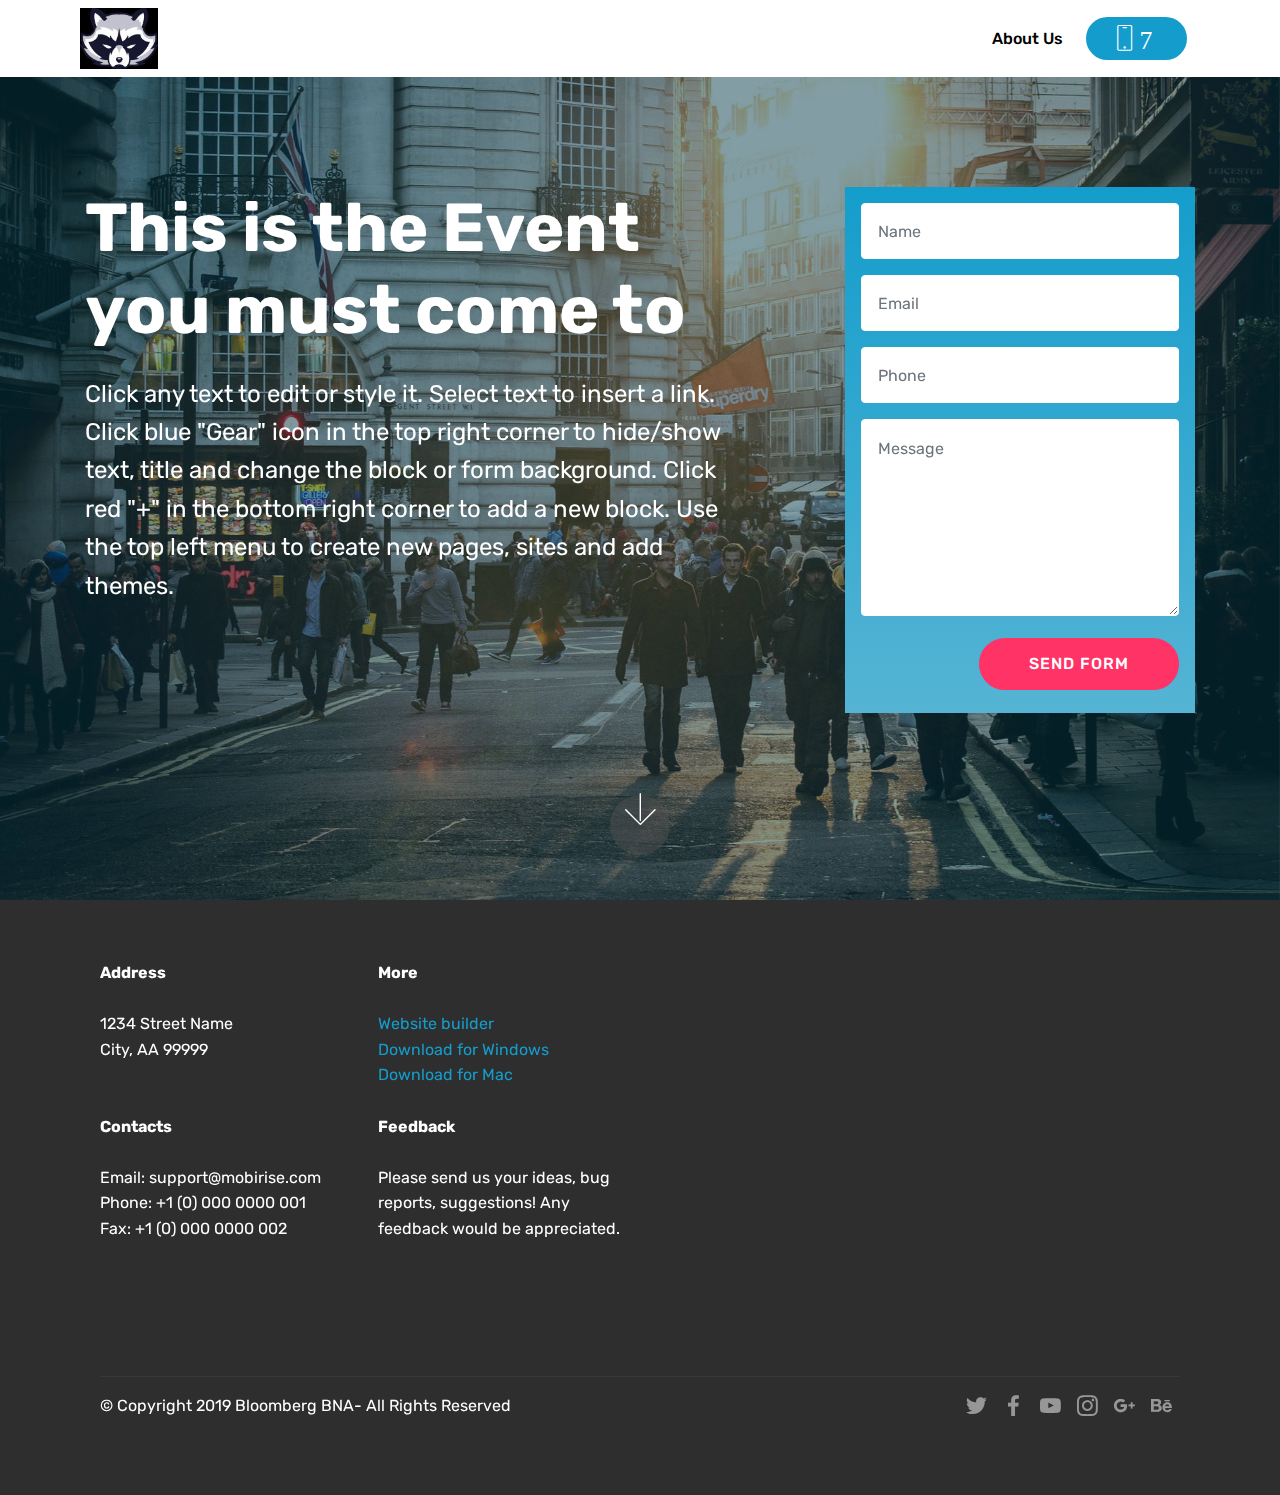
==== index.html @ 794a639c "create github pages" ====
<!DOCTYPE html>
<html >
<head>
  
  <meta charset="UTF-8">
  <meta http-equiv="X-UA-Compatible" content="IE=edge">
  
  <meta name="viewport" content="width=device-width, initial-scale=1, minimum-scale=1">
  <link rel="shortcut icon" href="assets/images/mbr-122x95.jpg" type="image/x-icon">
  <meta name="description" content="">
  <title>Home</title>
  <link rel="stylesheet" href="assets/web/assets/mobirise-icons/mobirise-icons.css">
  <link rel="stylesheet" href="assets/tether/tether.min.css">
  <link rel="stylesheet" href="assets/bootstrap/css/bootstrap.min.css">
  <link rel="stylesheet" href="assets/bootstrap/css/bootstrap-grid.min.css">
  <link rel="stylesheet" href="assets/bootstrap/css/bootstrap-reboot.min.css">
  <link rel="stylesheet" href="assets/dropdown/css/style.css">
  <link rel="stylesheet" href="assets/socicon/css/styles.css">
  <link rel="stylesheet" href="assets/theme/css/style.css">
  <link rel="stylesheet" href="assets/mobirise/css/mbr-additional.css" type="text/css">
  
  
  
</head>
<body>
  <section class="menu cid-rmqvKPdmKy" once="menu" id="menu2-6">

    

    <nav class="navbar navbar-expand beta-menu navbar-dropdown align-items-center navbar-fixed-top navbar-toggleable-sm">
        <button class="navbar-toggler navbar-toggler-right" type="button" data-toggle="collapse" data-target="#navbarSupportedContent" aria-controls="navbarSupportedContent" aria-expanded="false" aria-label="Toggle navigation">
            <div class="hamburger">
                <span></span>
                <span></span>
                <span></span>
                <span></span>
            </div>
        </button>
        <div class="menu-logo">
            <div class="navbar-brand">
                <span class="navbar-logo">
                    <a href="#">
                        <img src="assets/images/mbr-122x95.jpg" alt="Mobirise" title="" style="height: 3.8rem;">
                    </a>
                </span>
                
            </div>
        </div>
        <div class="collapse navbar-collapse" id="navbarSupportedContent">
            <ul class="navbar-nav nav-dropdown" data-app-modern-menu="true"><li class="nav-item">
                    <a class="nav-link link text-black display-4" href="#"></a>
                </li>
                <li class="nav-item">
                    <a class="nav-link link text-black display-4" href="#">
                        About Us
                    </a>
                </li></ul>
            <div class="navbar-buttons mbr-section-btn"><a class="btn btn-sm btn-primary display-4" href="tel:+1-234-567-8901">
                    <span class="btn-icon mbri-mobile mbr-iconfont mbr-iconfont-btn">7</span></a></div>
        </div>
    </nav>
</section>

<section class="header15 cid-rmqs2lTfRv mbr-fullscreen mbr-parallax-background" id="header15-1">

    

    <div class="mbr-overlay" style="opacity: 0.5; background-color: rgb(7, 59, 76);"></div>

    <div class="container align-right">
<div class="row">
    <div class="mbr-white col-lg-8 col-md-7 content-container">
        <h1 class="mbr-section-title mbr-bold pb-3 mbr-fonts-style display-1">
            This is the Event you must come to&nbsp;</h1>
        <p class="mbr-text pb-3 mbr-fonts-style display-5">
            Click any text to edit or style it. Select text to insert a link. Click blue "Gear" icon in the top right corner to hide/show  text, title and change the block or form background. Click red "+" in the bottom right corner to add a new block. Use the top left menu to create new pages, sites and add themes.
        </p>
    </div>
    <div class="col-lg-4 col-md-5">
    <div class="form-container">
        <div class="media-container-column" data-form-type="formoid">
            <div data-form-alert="" hidden="" class="align-center">Thanks for filling out the form!</div>
            <form class="mbr-form" action="https://mobirise.com/" method="post" data-form-title="Mobirise Form"><input type="hidden" name="email" data-form-email="true" value="wrJU4w6/IIKzwujo8Lt6MnbKW60JYw6vs3+dRrUN9fp7JWw3NXJ0AhUOprMUUDxd0FnDPFz4IiIR4Eyk4i9X8kbRO8VaTxKHEFswzrkU+lTLkzRV4NeHOXL1Sm0ZRjXD">
                <div data-for="name">
                    <div class="form-group">
                        <input type="text" class="form-control px-3" name="name" data-form-field="Name" placeholder="Name" required="" id="name-header15-1">
                    </div>
                </div>
                <div data-for="email">
                    <div class="form-group">
                        <input type="email" class="form-control px-3" name="email" data-form-field="Email" placeholder="Email" required="" id="email-header15-1">
                    </div>
                </div>
                <div data-for="phone">
                    <div class="form-group">
                        <input type="tel" class="form-control px-3" name="phone" data-form-field="Phone" placeholder="Phone" id="phone-header15-1">
                    </div>
                </div>
                <div class="form-group" data-for="message">
                    <textarea type="text" class="form-control px-3" name="message" rows="7" placeholder="Message" data-form-field="Message" id="message-header15-1"></textarea>
                </div>
                <span class="input-group-btn">
                    <button href="" type="submit" class="btn btn-secondary btn-form display-4">SEND FORM</button>
                </span>
            </form>
        </div>
    </div>
    </div>
</div>
    </div>
    <div class="mbr-arrow hidden-sm-down" aria-hidden="true">
        <a href="#next">
            <i class="mbri-down mbr-iconfont"></i>
        </a>
    </div>
</section>

<section class="cid-rmqvGSrydx" id="footer2-5">

    

    

    <div class="container">
        <div class="media-container-row content mbr-white">
            <div class="col-12 col-md-3 mbr-fonts-style display-7">
                <p class="mbr-text">
                    <strong>Address</strong>
                    <br>
                    <br>1234 Street Name
                    <br>City, AA 99999
                    <br>
                    <br>
                    <br><strong>Contacts</strong>
                    <br>
                    <br>Email: support@mobirise.com
                    <br>Phone: +1 (0) 000 0000 001
                    <br>Fax: +1 (0) 000 0000 002
                </p>
            </div>
            <div class="col-12 col-md-3 mbr-fonts-style display-7">
                <p class="mbr-text"><strong>More</strong><br>
                    <br><a class="text-primary" href="#">Website builder</a>
                    <br><a class="text-primary" href="#">Download for Windows</a>
                    <br><a class="text-primary" href="#">Download for Mac</a>
                    <br>
                    <br><strong>Feedback</strong>
                    <br>
                    <br>Please send us your ideas, bug reports, suggestions! Any feedback would be appreciated.
                </p>
            </div>
            <div class="col-12 col-md-6">
                <div class="google-map"><iframe frameborder="0" style="border:0" src="https://www.google.com/maps/embed/v1/place?key=AIzaSyCy9r70T3NYf3PhvVflTo0_zdif2_IoIYs&amp;q=place_id:ChIJSUj84iW3t4kRD6A6Tk7HEOA" allowfullscreen=""></iframe></div>
            </div>
        </div>
        <div class="footer-lower">
            <div class="media-container-row">
                <div class="col-sm-12">
                    <hr>
                </div>
            </div>
            <div class="media-container-row mbr-white">
                <div class="col-sm-6 copyright">
                    <p class="mbr-text mbr-fonts-style display-7">
                        © Copyright 2019 Bloomberg BNA- All Rights Reserved
                    </p>
                </div>
                <div class="col-md-6">
                    <div class="social-list align-right">
                        <div class="soc-item">
                            <a href="https://twitter.com/mobirise" target="_blank">
                                <span class="socicon-twitter socicon mbr-iconfont mbr-iconfont-social"></span>
                            </a>
                        </div>
                        <div class="soc-item">
                            <a href="https://www.facebook.com/pages/Mobirise/1616226671953247" target="_blank">
                                <span class="socicon-facebook socicon mbr-iconfont mbr-iconfont-social"></span>
                            </a>
                        </div>
                        <div class="soc-item">
                            <a href="https://www.youtube.com/c/mobirise" target="_blank">
                                <span class="socicon-youtube socicon mbr-iconfont mbr-iconfont-social"></span>
                            </a>
                        </div>
                        <div class="soc-item">
                            <a href="https://instagram.com/mobirise" target="_blank">
                                <span class="socicon-instagram socicon mbr-iconfont mbr-iconfont-social"></span>
                            </a>
                        </div>
                        <div class="soc-item">
                            <a href="https://plus.google.com/u/0/+Mobirise" target="_blank">
                                <span class="socicon-googleplus socicon mbr-iconfont mbr-iconfont-social"></span>
                            </a>
                        </div>
                        <div class="soc-item">
                            <a href="https://www.behance.net/Mobirise" target="_blank">
                                <span class="socicon-behance socicon mbr-iconfont mbr-iconfont-social"></span>
                            </a>
                        </div>
                    </div>
                </div>
            </div>
        </div>
    </div>
</section>


  <script src="assets/web/assets/jquery/jquery.min.js"></script>
  <script src="assets/popper/popper.min.js"></script>
  <script src="assets/tether/tether.min.js"></script>
  <script src="assets/bootstrap/js/bootstrap.min.js"></script>
  <script src="assets/smoothscroll/smooth-scroll.js"></script>
  <script src="assets/dropdown/js/script.min.js"></script>
  <script src="assets/touchswipe/jquery.touch-swipe.min.js"></script>
  <script src="assets/parallax/jarallax.min.js"></script>
  <script src="assets/theme/js/script.js"></script>
  <script src="assets/formoid/formoid.min.js"></script>
  
  
</body>
</html>
---- assets/web/assets/mobirise-icons/mobirise-icons.css ----
@font-face {
  font-family: 'MobiriseIcons';
  src:  url('mobirise-icons.eot?spat4u');
  src:  url('mobirise-icons.eot?spat4u#iefix') format('embedded-opentype'),
    url('mobirise-icons.ttf?spat4u') format('truetype'),
    url('mobirise-icons.woff?spat4u') format('woff'),
    url('mobirise-icons.svg?spat4u#MobiriseIcons') format('svg');
  font-weight: normal;
  font-style: normal;
}

[class^="mbri-"], [class*=" mbri-"] {
  /* use !important to prevent issues with browser extensions that change fonts */
  font-family: MobiriseIcons !important;
  speak: none;
  font-style: normal;
  font-weight: normal;
  font-variant: normal;
  text-transform: none;
  line-height: 1;

  /* Better Font Rendering =========== */
  -webkit-font-smoothing: antialiased;
  -moz-osx-font-smoothing: grayscale;
}

.mbri-add-submenu:before {
  content: "\e900";
}
.mbri-alert:before {
  content: "\e901";
}
.mbri-align-center:before {
  content: "\e902";
}
.mbri-align-justify:before {
  content: "\e903";
}
.mbri-align-left:before {
  content: "\e904";
}
.mbri-align-right:before {
  content: "\e905";
}
.mbri-android:before {
  content: "\e906";
}
.mbri-apple:before {
  content: "\e907";
}
.mbri-arrow-down:before {
  content: "\e908";
}
.mbri-arrow-next:before {
  content: "\e909";
}
.mbri-arrow-prev:before {
  content: "\e90a";
}
.mbri-arrow-up:before {
  content: "\e90b";
}
.mbri-bold:before {
  content: "\e90c";
}
.mbri-bookmark:before {
  content: "\e90d";
}
.mbri-bootstrap:before {
  content: "\e90e";
}
.mbri-briefcase:before {
  content: "\e90f";
}
.mbri-browse:before {
  content: "\e910";
}
.mbri-bulleted-list:before {
  content: "\e911";
}
.mbri-calendar:before {
  content: "\e912";
}
.mbri-camera:before {
  content: "\e913";
}
.mbri-cart-add:before {
  content: "\e914";
}
.mbri-cart-full:before {
  content: "\e915";
}
.mbri-cash:before {
  content: "\e916";
}
.mbri-change-style:before {
  content: "\e917";
}
.mbri-chat:before {
  content: "\e918";
}
.mbri-clock:before {
  content: "\e919";
}
.mbri-close:before {
  content: "\e91a";
}
.mbri-cloud:before {
  content: "\e91b";
}
.mbri-code:before {
  content: "\e91c";
}
.mbri-contact-form:before {
  content: "\e91d";
}
.mbri-credit-card:before {
  content: "\e91e";
}
.mbri-cursor-click:before {
  content: "\e91f";
}
.mbri-cust-feedback:before {
  content: "\e920";
}
.mbri-database:before {
  content: "\e921";
}
.mbri-delivery:before {
  content: "\e922";
}
.mbri-desktop:before {
  content: "\e923";
}
.mbri-devices:before {
  content: "\e924";
}
.mbri-down:before {
  content: "\e925";
}
.mbri-download:before {
  content: "\e989";
}
.mbri-drag-n-drop:before {
  content: "\e927";
}
.mbri-drag-n-drop2:before {
  content: "\e928";
}
.mbri-edit:before {
  content: "\e929";
}
.mbri-edit2:before {
  content: "\e92a";
}
.mbri-error:before {
  content: "\e92b";
}
.mbri-extension:before {
  content: "\e92c";
}
.mbri-features:before {
  content: "\e92d";
}
.mbri-file:before {
  content: "\e92e";
}
.mbri-flag:before {
  content: "\e92f";
}
.mbri-folder:before {
  content: "\e930";
}
.mbri-gift:before {
  content: "\e931";
}
.mbri-github:before {
  content: "\e932";
}
.mbri-globe:before {
  content: "\e933";
}
.mbri-globe-2:before {
  content: "\e934";
}
.mbri-growing-chart:before {
  content: "\e935";
}
.mbri-hearth:before {
  content: "\e936";
}
.mbri-help:before {
  content: "\e937";
}
.mbri-home:before {
  content: "\e938";
}
.mbri-hot-cup:before {
  content: "\e939";
}
.mbri-idea:before {
  content: "\e93a";
}
.mbri-image-gallery:before {
  content: "\e93b";
}
.mbri-image-slider:before {
  content: "\e93c";
}
.mbri-info:before {
  content: "\e93d";
}
.mbri-italic:before {
  content: "\e93e";
}
.mbri-key:before {
  content: "\e93f";
}
.mbri-laptop:before {
  content: "\e940";
}
.mbri-layers:before {
  content: "\e941";
}
.mbri-left-right:before {
  content: "\e942";
}
.mbri-left:before {
  content: "\e943";
}
.mbri-letter:before {
  content: "\e944";
}
.mbri-like:before {
  content: "\e945";
}
.mbri-link:before {
  content: "\e946";
}
.mbri-lock:before {
  content: "\e947";
}
.mbri-login:before {
  content: "\e948";
}
.mbri-logout:before {
  content: "\e949";
}
.mbri-magic-stick:before {
  content: "\e94a";
}
.mbri-map-pin:before {
  content: "\e94b";
}
.mbri-menu:before {
  content: "\e94c";
}
.mbri-mobile:before {
  content: "\e94d";
}
.mbri-mobile2:before {
  content: "\e94e";
}
.mbri-mobirise:before {
  content: "\e94f";
}
.mbri-more-horizontal:before {
  content: "\e950";
}
.mbri-more-vertical:before {
  content: "\e951";
}
.mbri-music:before {
  content: "\e952";
}
.mbri-new-file:before {
  content: "\e953";
}
.mbri-numbered-list:before {
  content: "\e954";
}
.mbri-opened-folder:before {
  content: "\e955";
}
.mbri-pages:before {
  content: "\e956";
}
.mbri-paper-plane:before {
  content: "\e957";
}
.mbri-paperclip:before {
  content: "\e958";
}
.mbri-photo:before {
  content: "\e959";
}
.mbri-photos:before {
  content: "\e95a";
}
.mbri-pin:before {
  content: "\e95b";
}
.mbri-play:before {
  content: "\e95c";
}
.mbri-plus:before {
  content: "\e95d";
}
.mbri-preview:before {
  content: "\e95e";
}
.mbri-print:before {
  content: "\e95f";
}
.mbri-protect:before {
  content: "\e960";
}
.mbri-question:before {
  content: "\e961";
}
.mbri-quote-left:before {
  content: "\e962";
}
.mbri-quote-right:before {
  content: "\e963";
}
.mbri-refresh:before {
  content: "\e964";
}
.mbri-responsive:before {
  content: "\e965";
}
.mbri-right:before {
  content: "\e966";
}
.mbri-rocket:before {
  content: "\e967";
}
.mbri-sad-face:before {
  content: "\e968";
}
.mbri-sale:before {
  content: "\e969";
}
.mbri-save:before {
  content: "\e96a";
}
.mbri-search:before {
  content: "\e96b";
}
.mbri-setting:before {
  content: "\e96c";
}
.mbri-setting2:before {
  content: "\e96d";
}
.mbri-setting3:before {
  content: "\e96e";
}
.mbri-share:before {
  content: "\e96f";
}
.mbri-shopping-bag:before {
  content: "\e970";
}
.mbri-shopping-basket:before {
  content: "\e971";
}
.mbri-shopping-cart:before {
  content: "\e972";
}
.mbri-sites:before {
  content: "\e973";
}
.mbri-smile-face:before {
  content: "\e974";
}
.mbri-speed:before {
  content: "\e975";
}
.mbri-star:before {
  content: "\e976";
}
.mbri-success:before {
  content: "\e977";
}
.mbri-sun:before {
  content: "\e978";
}
.mbri-sun2:before {
  content: "\e979";
}
.mbri-tablet:before {
  content: "\e97a";
}
.mbri-tablet-vertical:before {
  content: "\e97b";
}
.mbri-target:before {
  content: "\e97c";
}
.mbri-timer:before {
  content: "\e97d";
}
.mbri-to-ftp:before {
  content: "\e97e";
}
.mbri-to-local-drive:before {
  content: "\e97f";
}
.mbri-touch-swipe:before {
  content: "\e980";
}
.mbri-touch:before {
  content: "\e981";
}
.mbri-trash:before {
  content: "\e982";
}
.mbri-underline:before {
  content: "\e983";
}
.mbri-unlink:before {
  content: "\e984";
}
.mbri-unlock:before {
  content: "\e985";
}
.mbri-up-down:before {
  content: "\e986";
}
.mbri-up:before {
  content: "\e987";
}
.mbri-update:before {
  content: "\e988";
}
.mbri-upload:before {
 content: "\e926"; 
}
.mbri-user:before {
  content: "\e98a";
}
.mbri-user2:before {
  content: "\e98b";
}
.mbri-users:before {
  content: "\e98c";
}
.mbri-video:before {
  content: "\e98d";
}
.mbri-video-play:before {
  content: "\e98e";
}
.mbri-watch:before {
  content: "\e98f";
}
.mbri-website-theme:before {
  content: "\e990";
}
.mbri-wifi:before {
  content: "\e991";
}
.mbri-windows:before {
  content: "\e992";
}
.mbri-zoom-out:before {
  content: "\e993";
}
.mbri-redo:before {
  content: "\e994";
}
.mbri-undo:before {
  content: "\e995";
}
---- assets/dropdown/css/style.css ----
.navbar-dropdown {
  left: 0;
  padding: 0;
  position: absolute;
  right: 0;
  top: 0;
  transition: all 0.45s ease;
  z-index: 1030;
  background: #282828; }
  .navbar-dropdown .navbar-logo {
    margin-right: 0.8rem;
    transition: margin 0.3s ease-in-out;
    vertical-align: middle; }
    .navbar-dropdown .navbar-logo img {
      height: 3.125rem;
      transition: all 0.3s ease-in-out; }
    .navbar-dropdown .navbar-logo.mbr-iconfont {
      font-size: 3.125rem;
      line-height: 3.125rem; }
  .navbar-dropdown .navbar-caption {
    font-weight: 700;
    white-space: normal;
    vertical-align: -4px;
    line-height: 3.125rem !important; }
    .navbar-dropdown .navbar-caption, .navbar-dropdown .navbar-caption:hover {
      color: inherit;
      text-decoration: none; }
  .navbar-dropdown .mbr-iconfont + .navbar-caption {
    vertical-align: -1px; }
  .navbar-dropdown.navbar-fixed-top {
    position: fixed; }
  .navbar-dropdown .navbar-brand span {
    vertical-align: -4px; }
  .navbar-dropdown.bg-color.transparent {
    background: none; }
  .navbar-dropdown.navbar-short .navbar-brand {
    padding: 0.625rem 0; }
    .navbar-dropdown.navbar-short .navbar-brand span {
      vertical-align: -1px; }
  .navbar-dropdown.navbar-short .navbar-caption {
    line-height: 2.375rem !important;
    vertical-align: -2px; }
  .navbar-dropdown.navbar-short .navbar-logo {
    margin-right: 0.5rem; }
    .navbar-dropdown.navbar-short .navbar-logo img {
      height: 2.375rem; }
    .navbar-dropdown.navbar-short .navbar-logo.mbr-iconfont {
      font-size: 2.375rem;
      line-height: 2.375rem; }
  .navbar-dropdown.navbar-short .mbr-table-cell {
    height: 3.625rem; }
  .navbar-dropdown .navbar-close {
    left: 0.6875rem;
    position: fixed;
    top: 0.75rem;
    z-index: 1000; }
  .navbar-dropdown .hamburger-icon {
    content: "";
    display: inline-block;
    vertical-align: middle;
    width: 16px;
    -webkit-box-shadow: 0 -6px 0 1px #282828,0 0 0 1px #282828,0 6px 0 1px #282828;
    -moz-box-shadow: 0 -6px 0 1px #282828,0 0 0 1px #282828,0 6px 0 1px #282828;
    box-shadow: 0 -6px 0 1px #282828,0 0 0 1px #282828,0 6px 0 1px #282828; }

.dropdown-menu .dropdown-toggle[data-toggle="dropdown-submenu"]::after {
  border-bottom: 0.35em solid transparent;
  border-left: 0.35em solid;
  border-right: 0;
  border-top: 0.35em solid transparent;
  margin-left: 0.3rem; }

.dropdown-menu .dropdown-item:focus {
  outline: 0; }

.nav-dropdown {
  font-size: 0.75rem;
  font-weight: 500;
  height: auto !important; }
  .nav-dropdown .nav-btn {
    padding-left: 1rem; }
  .nav-dropdown .link {
    margin: .667em 1.667em;
    font-weight: 500;
    padding: 0;
    transition: color .2s ease-in-out; }
    .nav-dropdown .link.dropdown-toggle {
      margin-right: 2.583em; }
      .nav-dropdown .link.dropdown-toggle::after {
        margin-left: .25rem;
        border-top: 0.35em solid;
        border-right: 0.35em solid transparent;
        border-left: 0.35em solid transparent;
        border-bottom: 0; }
      .nav-dropdown .link.dropdown-toggle[aria-expanded="true"] {
        margin: 0;
        padding: 0.667em 3.263em  0.667em 1.667em; }
  .nav-dropdown .link::after,
  .nav-dropdown .dropdown-item::after {
    color: inherit; }
  .nav-dropdown .btn {
    font-size: 0.75rem;
    font-weight: 700;
    letter-spacing: 0;
    margin-bottom: 0;
    padding-left: 1.25rem;
    padding-right: 1.25rem; }
  .nav-dropdown .dropdown-menu {
    border-radius: 0;
    border: 0;
    left: 0;
    margin: 0;
    padding-bottom: 1.25rem;
    padding-top: 1.25rem;
    position: relative; }
  .nav-dropdown .dropdown-submenu {
    margin-left: 0.125rem;
    top: 0; }
  .nav-dropdown .dropdown-item {
    font-weight: 500;
    line-height: 2;
    padding: 0.3846em 4.615em 0.3846em 1.5385em;
    position: relative;
    transition: color .2s ease-in-out, background-color .2s ease-in-out; }
    .nav-dropdown .dropdown-item::after {
      margin-top: -0.3077em;
      position: absolute;
      right: 1.1538em;
      top: 50%; }
    .nav-dropdown .dropdown-item:focus, .nav-dropdown .dropdown-item:hover {
      background: none; }

@media (max-width: 767px) {
  .nav-dropdown.navbar-toggleable-sm {
    bottom: 0;
    display: none;
    left: 0;
    overflow-x: hidden;
    position: fixed;
    top: 0;
    transform: translateX(-100%);
    -ms-transform: translateX(-100%);
    -webkit-transform: translateX(-100%);
    width: 18.75rem;
    z-index: 999; } }
.nav-dropdown.navbar-toggleable-xl {
  bottom: 0;
  display: none;
  left: 0;
  overflow-x: hidden;
  position: fixed;
  top: 0;
  transform: translateX(-100%);
  -ms-transform: translateX(-100%);
  -webkit-transform: translateX(-100%);
  width: 18.75rem;
  z-index: 999; }

.nav-dropdown-sm {
  display: block !important;
  overflow-x: hidden;
  overflow: auto;
  padding-top: 3.875rem; }
  .nav-dropdown-sm::after {
    content: "";
    display: block;
    height: 3rem;
    width: 100%; }
  .nav-dropdown-sm.collapse.in ~ .navbar-close {
    display: block !important; }
  .nav-dropdown-sm.collapsing, .nav-dropdown-sm.collapse.in {
    transform: translateX(0);
    -ms-transform: translateX(0);
    -webkit-transform: translateX(0);
    transition: all 0.25s ease-out;
    -webkit-transition: all 0.25s ease-out;
    background: #282828; }
  .nav-dropdown-sm.collapsing[aria-expanded="false"] {
    transform: translateX(-100%);
    -ms-transform: translateX(-100%);
    -webkit-transform: translateX(-100%); }
  .nav-dropdown-sm .nav-item {
    display: block;
    margin-left: 0 !important;
    padding-left: 0; }
  .nav-dropdown-sm .link,
  .nav-dropdown-sm .dropdown-item {
    border-top: 1px dotted rgba(255, 255, 255, 0.1);
    font-size: 0.8125rem;
    line-height: 1.6;
    margin: 0 !important;
    padding: 0.875rem 2.4rem 0.875rem 1.5625rem !important;
    position: relative;
    white-space: normal; }
    .nav-dropdown-sm .link:focus, .nav-dropdown-sm .link:hover,
    .nav-dropdown-sm .dropdown-item:focus,
    .nav-dropdown-sm .dropdown-item:hover {
      background: rgba(0, 0, 0, 0.2) !important;
      color: #c0a375; }
  .nav-dropdown-sm .nav-btn {
    position: relative;
    padding: 1.5625rem 1.5625rem 0 1.5625rem; }
    .nav-dropdown-sm .nav-btn::before {
      border-top: 1px dotted rgba(255, 255, 255, 0.1);
      content: "";
      left: 0;
      position: absolute;
      top: 0;
      width: 100%; }
    .nav-dropdown-sm .nav-btn + .nav-btn {
      padding-top: 0.625rem; }
      .nav-dropdown-sm .nav-btn + .nav-btn::before {
        display: none; }
  .nav-dropdown-sm .btn {
    padding: 0.625rem 0; }
  .nav-dropdown-sm .dropdown-toggle[data-toggle="dropdown-submenu"]::after {
    margin-left: .25rem;
    border-top: 0.35em solid;
    border-right: 0.35em solid transparent;
    border-left: 0.35em solid transparent;
    border-bottom: 0; }
  .nav-dropdown-sm .dropdown-toggle[data-toggle="dropdown-submenu"][aria-expanded="true"]::after {
    border-top: 0;
    border-right: 0.35em solid transparent;
    border-left: 0.35em solid transparent;
    border-bottom: 0.35em solid; }
  .nav-dropdown-sm .dropdown-menu {
    margin: 0;
    padding: 0;
    position: relative;
    top: 0;
    left: 0;
    width: 100%;
    border: 0;
    float: none;
    border-radius: 0;
    background: none; }
  .nav-dropdown-sm .dropdown-submenu {
    left: 100%;
    margin-left: 0.125rem;
    margin-top: -1.25rem;
    top: 0; }

.navbar-toggleable-sm .nav-dropdown .dropdown-menu {
  position: absolute; }

.navbar-toggleable-sm .nav-dropdown .dropdown-submenu {
  left: 100%;
  margin-left: 0.125rem;
  margin-top: -1.25rem;
  top: 0; }

.navbar-toggleable-sm.opened .nav-dropdown .dropdown-menu {
  position: relative; }

.navbar-toggleable-sm.opened .nav-dropdown .dropdown-submenu {
  left: 0;
  margin-left: 00rem;
  margin-top: 0rem;
  top: 0; }

.is-builder .nav-dropdown.collapsing {
  transition: none !important; }

/*# sourceMappingURL=style.css.map */
---- assets/socicon/css/styles.css ----
@charset "UTF-8";

@font-face {
  font-family: "socicon";
  src:url("../fonts/socicon.eot");
  src:url("../fonts/socicon.eot?#iefix") format("embedded-opentype"),
    url("../fonts/socicon.woff") format("woff"),
    url("../fonts/socicon.ttf") format("truetype"),
    url("../fonts/socicon.svg#socicon") format("svg");
  font-weight: normal;
  font-style: normal;

}

[data-icon]:before {
  font-family: "socicon" !important;
  content: attr(data-icon);
  font-style: normal !important;
  font-weight: normal !important;
  font-variant: normal !important;
  text-transform: none !important;
  speak: none;
  line-height: 1;
  -webkit-font-smoothing: antialiased;
  -moz-osx-font-smoothing: grayscale;
}

[class^="socicon-"]:before,
[class*=" socicon-"]:before {
  font-family: "socicon" !important;
  font-style: normal !important;
  font-weight: normal !important;
  font-variant: normal !important;
  text-transform: none !important;
  speak: none;
  line-height: 1;
  -webkit-font-smoothing: antialiased;
  -moz-osx-font-smoothing: grayscale;
}

.socicon-modelmayhem:before {
  content: "\e000";
}
.socicon-mixcloud:before {
  content: "\e001";
}
.socicon-drupal:before {
  content: "\e002";
}
.socicon-swarm:before {
  content: "\e003";
}
.socicon-istock:before {
  content: "\e004";
}
.socicon-yammer:before {
  content: "\e005";
}
.socicon-ello:before {
  content: "\e006";
}
.socicon-stackoverflow:before {
  content: "\e007";
}
.socicon-persona:before {
  content: "\e008";
}
.socicon-triplej:before {
  content: "\e009";
}
.socicon-houzz:before {
  content: "\e00a";
}
.socicon-rss:before {
  content: "\e00b";
}
.socicon-paypal:before {
  content: "\e00c";
}
.socicon-odnoklassniki:before {
  content: "\e00d";
}
.socicon-airbnb:before {
  content: "\e00e";
}
.socicon-periscope:before {
  content: "\e00f";
}
.socicon-outlook:before {
  content: "\e010";
}
.socicon-coderwall:before {
  content: "\e011";
}
.socicon-tripadvisor:before {
  content: "\e012";
}
.socicon-appnet:before {
  content: "\e013";
}
.socicon-goodreads:before {
  content: "\e014";
}
.socicon-tripit:before {
  content: "\e015";
}
.socicon-lanyrd:before {
  content: "\e016";
}
.socicon-slideshare:before {
  content: "\e017";
}
.socicon-buffer:before {
  content: "\e018";
}
.socicon-disqus:before {
  content: "\e019";
}
.socicon-vkontakte:before {
  content: "\e01a";
}
.socicon-whatsapp:before {
  content: "\e01b";
}
.socicon-patreon:before {
  content: "\e01c";
}
.socicon-storehouse:before {
  content: "\e01d";
}
.socicon-pocket:before {
  content: "\e01e";
}
.socicon-mail:before {
  content: "\e01f";
}
.socicon-blogger:before {
  content: "\e020";
}
.socicon-technorati:before {
  content: "\e021";
}
.socicon-reddit:before {
  content: "\e022";
}
.socicon-dribbble:before {
  content: "\e023";
}
.socicon-stumbleupon:before {
  content: "\e024";
}
.socicon-digg:before {
  content: "\e025";
}
.socicon-envato:before {
  content: "\e026";
}
.socicon-behance:before {
  content: "\e027";
}
.socicon-delicious:before {
  content: "\e028";
}
.socicon-deviantart:before {
  content: "\e029";
}
.socicon-forrst:before {
  content: "\e02a";
}
.socicon-play:before {
  content: "\e02b";
}
.socicon-zerply:before {
  content: "\e02c";
}
.socicon-wikipedia:before {
  content: "\e02d";
}
.socicon-apple:before {
  content: "\e02e";
}
.socicon-flattr:before {
  content: "\e02f";
}
.socicon-github:before {
  content: "\e030";
}
.socicon-renren:before {
  content: "\e031";
}
.socicon-friendfeed:before {
  content: "\e032";
}
.socicon-newsvine:before {
  content: "\e033";
}
.socicon-identica:before {
  content: "\e034";
}
.socicon-bebo:before {
  content: "\e035";
}
.socicon-zynga:before {
  content: "\e036";
}
.socicon-steam:before {
  content: "\e037";
}
.socicon-xbox:before {
  content: "\e038";
}
.socicon-windows:before {
  content: "\e039";
}
.socicon-qq:before {
  content: "\e03a";
}
.socicon-douban:before {
  content: "\e03b";
}
.socicon-meetup:before {
  content: "\e03c";
}
.socicon-playstation:before {
  content: "\e03d";
}
.socicon-android:before {
  content: "\e03e";
}
.socicon-snapchat:before {
  content: "\e03f";
}
.socicon-twitter:before {
  content: "\e040";
}
.socicon-facebook:before {
  content: "\e041";
}
.socicon-googleplus:before {
  content: "\e042";
}
.socicon-pinterest:before {
  content: "\e043";
}
.socicon-foursquare:before {
  content: "\e044";
}
.socicon-yahoo:before {
  content: "\e045";
}
.socicon-skype:before {
  content: "\e046";
}
.socicon-yelp:before {
  content: "\e047";
}
.socicon-feedburner:before {
  content: "\e048";
}
.socicon-linkedin:before {
  content: "\e049";
}
.socicon-viadeo:before {
  content: "\e04a";
}
.socicon-xing:before {
  content: "\e04b";
}
.socicon-myspace:before {
  content: "\e04c";
}
.socicon-soundcloud:before {
  content: "\e04d";
}
.socicon-spotify:before {
  content: "\e04e";
}
.socicon-grooveshark:before {
  content: "\e04f";
}
.socicon-lastfm:before {
  content: "\e050";
}
.socicon-youtube:before {
  content: "\e051";
}
.socicon-vimeo:before {
  content: "\e052";
}
.socicon-dailymotion:before {
  content: "\e053";
}
.socicon-vine:before {
  content: "\e054";
}
.socicon-flickr:before {
  content: "\e055";
}
.socicon-500px:before {
  content: "\e056";
}
.socicon-wordpress:before {
  content: "\e058";
}
.socicon-tumblr:before {
  content: "\e059";
}
.socicon-twitch:before {
  content: "\e05a";
}
.socicon-8tracks:before {
  content: "\e05b";
}
.socicon-amazon:before {
  content: "\e05c";
}
.socicon-icq:before {
  content: "\e05d";
}
.socicon-smugmug:before {
  content: "\e05e";
}
.socicon-ravelry:before {
  content: "\e05f";
}
.socicon-weibo:before {
  content: "\e060";
}
.socicon-baidu:before {
  content: "\e061";
}
.socicon-angellist:before {
  content: "\e062";
}
.socicon-ebay:before {
  content: "\e063";
}
.socicon-imdb:before {
  content: "\e064";
}
.socicon-stayfriends:before {
  content: "\e065";
}
.socicon-residentadvisor:before {
  content: "\e066";
}
.socicon-google:before {
  content: "\e067";
}
.socicon-yandex:before {
  content: "\e068";
}
.socicon-sharethis:before {
  content: "\e069";
}
.socicon-bandcamp:before {
  content: "\e06a";
}
.socicon-itunes:before {
  content: "\e06b";
}
.socicon-deezer:before {
  content: "\e06c";
}
.socicon-telegram:before {
  content: "\e06e";
}
.socicon-openid:before {
  content: "\e06f";
}
.socicon-amplement:before {
  content: "\e070";
}
.socicon-viber:before {
  content: "\e071";
}
.socicon-zomato:before {
  content: "\e072";
}
.socicon-draugiem:before {
  content: "\e074";
}
.socicon-endomodo:before {
  content: "\e075";
}
.socicon-filmweb:before {
  content: "\e076";
}
.socicon-stackexchange:before {
  content: "\e077";
}
.socicon-wykop:before {
  content: "\e078";
}
.socicon-teamspeak:before {
  content: "\e079";
}
.socicon-teamviewer:before {
  content: "\e07a";
}
.socicon-ventrilo:before {
  content: "\e07b";
}
.socicon-younow:before {
  content: "\e07c";
}
.socicon-raidcall:before {
  content: "\e07d";
}
.socicon-mumble:before {
  content: "\e07e";
}
.socicon-medium:before {
  content: "\e06d";
}
.socicon-bebee:before {
  content: "\e07f";
}
.socicon-hitbox:before {
  content: "\e080";
}
.socicon-reverbnation:before {
  content: "\e081";
}
.socicon-formulr:before {
  content: "\e082";
}
.socicon-instagram:before {
  content: "\e057";
}
.socicon-battlenet:before {
  content: "\e083";
}
.socicon-chrome:before {
  content: "\e084";
}
.socicon-discord:before {
  content: "\e086";
}
.socicon-issuu:before {
  content: "\e087";
}
.socicon-macos:before {
  content: "\e088";
}
.socicon-firefox:before {
  content: "\e089";
}
.socicon-opera:before {
  content: "\e08d";
}
.socicon-keybase:before {
  content: "\e090";
}
.socicon-alliance:before {
  content: "\e091";
}
.socicon-livejournal:before {
  content: "\e092";
}
.socicon-googlephotos:before {
  content: "\e093";
}
.socicon-horde:before {
  content: "\e094";
}
.socicon-etsy:before {
  content: "\e095";
}
.socicon-zapier:before {
  content: "\e096";
}
.socicon-google-scholar:before {
  content: "\e097";
}
.socicon-researchgate:before {
  content: "\e098";
}
.socicon-wechat:before {
  content: "\e099";
}
.socicon-strava:before {
  content: "\e09a";
}
.socicon-line:before {
  content: "\e09b";
}
.socicon-lyft:before {
  content: "\e09c";
}
.socicon-uber:before {
  content: "\e09d";
}
.socicon-songkick:before {
  content: "\e09e";
}
.socicon-viewbug:before {
  content: "\e09f";
}
.socicon-googlegroups:before {
  content: "\e0a0";
}
.socicon-quora:before {
  content: "\e073";
}
.socicon-diablo:before {
  content: "\e085";
}
.socicon-blizzard:before {
  content: "\e0a1";
}
.socicon-hearthstone:before {
  content: "\e08b";
}
.socicon-heroes:before {
  content: "\e08a";
}
.socicon-overwatch:before {
  content: "\e08c";
}
.socicon-warcraft:before {
  content: "\e08e";
}
.socicon-starcraft:before {
  content: "\e08f";
}
.socicon-beam:before {
  content: "\e0a2";
}
.socicon-curse:before {
  content: "\e0a3";
}
.socicon-player:before {
  content: "\e0a4";
}
.socicon-streamjar:before {
  content: "\e0a5";
}
.socicon-nintendo:before {
  content: "\e0a6";
}
.socicon-hellocoton:before {
  content: "\e0a7";
}
---- assets/theme/css/style.css ----
/*!
 * Mobirise v4 theme (https://mobirise.com/)
 * Copyright 2017 Mobirise
 */
section {
  background-color: #eeeeee; }

section,
.container,
.container-fluid {
  position: relative;
  word-wrap: break-word; }

a.mbr-iconfont:hover {
  text-decoration: none; }

.article .lead p, .article .lead ul, .article .lead ol, .article .lead pre, .article .lead blockquote {
  margin-bottom: 0; }

a {
  font-style: normal;
  font-weight: 400;
  cursor: pointer; }
  a, a:hover {
    text-decoration: none; }

figure {
  margin-bottom: 0; }

body {
  color: #232323; }

h1, h2, h3, h4, h5, h6,
.h1, .h2, .h3, .h4, .h5, .h6,
.display-1, .display-2, .display-3, .display-4 {
  line-height: 1;
  word-break: break-word;
  word-wrap: break-word; }

b, strong {
  font-weight: bold; }

blockquote {
  padding: 10px 0 10px 20px;
  position: relative;
  border-left: 2px solid;
  border-color: #ff3366; }

input:-webkit-autofill, input:-webkit-autofill:hover, input:-webkit-autofill:focus, input:-webkit-autofill:active {
  transition-delay: 9999s;
  transition-property: background-color, color; }

textarea[type="hidden"] {
  display: none; }

body {
  position: relative; }

section {
  background-position: 50% 50%;
  background-repeat: no-repeat;
  background-size: cover; }
  section .mbr-background-video,
  section .mbr-background-video-preview {
    position: absolute;
    bottom: 0;
    left: 0;
    right: 0;
    top: 0; }

.hidden {
  visibility: hidden; }

.mbr-z-index20 {
  z-index: 20; }

/*! Base colors */
.mbr-white {
  color: #ffffff; }

.mbr-black {
  color: #000000; }

.mbr-bg-white {
  background-color: #ffffff; }

.mbr-bg-black {
  background-color: #000000; }

/*! Text-aligns */
.align-left {
  text-align: left; }

.align-center {
  text-align: center; }

.align-right {
  text-align: right; }

@media (max-width: 767px) {
  .align-left, .align-center, .align-right, .mbr-section-btn, .mbr-section-title {
    text-align: center; } }
/*! Font-weight  */
.mbr-light {
  font-weight: 300; }

.mbr-regular {
  font-weight: 400; }

.mbr-semibold {
  font-weight: 500; }

.mbr-bold {
  font-weight: 700; }

/*! Media  */
.media-size-item {
  -webkit-flex: 1 1 auto;
  -moz-flex: 1 1 auto;
  -ms-flex: 1 1 auto;
  -o-flex: 1 1 auto;
  flex: 1 1 auto; }

.media-content {
  -webkit-flex-basis: 100%;
  flex-basis: 100%; }

.media-container-row {
  display: -ms-flexbox;
  display: -webkit-flex;
  display: flex;
  -webkit-flex-direction: row;
  -ms-flex-direction: row;
  flex-direction: row;
  -webkit-flex-wrap: wrap;
  -ms-flex-wrap: wrap;
  flex-wrap: wrap;
  -webkit-justify-content: center;
  -ms-flex-pack: center;
  justify-content: center;
  -webkit-align-content: center;
  -ms-flex-line-pack: center;
  align-content: center;
  -webkit-align-items: start;
  -ms-flex-align: start;
  align-items: start; }
  .media-container-row .media-size-item {
    width: 400px; }

.media-container-column {
  display: -ms-flexbox;
  display: -webkit-flex;
  display: flex;
  -webkit-flex-direction: column;
  -ms-flex-direction: column;
  flex-direction: column;
  -webkit-flex-wrap: wrap;
  -ms-flex-wrap: wrap;
  flex-wrap: wrap;
  -webkit-justify-content: center;
  -ms-flex-pack: center;
  justify-content: center;
  -webkit-align-content: center;
  -ms-flex-line-pack: center;
  align-content: center;
  -webkit-align-items: stretch;
  -ms-flex-align: stretch;
  align-items: stretch; }
  .media-container-column > * {
    width: 100%; }

@media (min-width: 992px) {
  .media-container-row {
    -webkit-flex-wrap: nowrap;
    -ms-flex-wrap: nowrap;
    flex-wrap: nowrap; } }
figure {
  overflow: hidden; }

figure[mbr-media-size] {
  transition: width 0.1s; }

.mbr-figure img, .mbr-figure iframe {
  display: block;
  width: 100%; }

.card {
  background-color: transparent;
  border: none; }

.card-img {
  text-align: center;
  flex-shrink: 0;
  -webkit-flex-shrink: 0; }

.media {
  max-width: 100%;
  margin: 0 auto; }

.mbr-figure {
  -ms-flex-item-align: center;
  -ms-grid-row-align: center;
  -webkit-align-self: center;
  align-self: center; }

.media-container > div {
  max-width: 100%; }

.mbr-figure img, .card-img img {
  width: 100%; }

@media (max-width: 991px) {
  .media-size-item {
    width: auto !important; }

  .media {
    width: auto; }

  .mbr-figure {
    width: 100% !important; } }
/*! Buttons */
.mbr-section-btn {
  margin-left: -.25rem;
  margin-right: -.25rem;
  font-size: 0; }

nav .mbr-section-btn {
  margin-left: 0rem;
  margin-right: 0rem; }

/*! Btn icon margin */
.btn .mbr-iconfont, .btn.btn-sm .mbr-iconfont {
  cursor: pointer;
  margin-right: 0.5rem; }

.btn.btn-md .mbr-iconfont, .btn.btn-md .mbr-iconfont {
  margin-right: 0.8rem; }

.mbr-regular {
  font-weight: 400; }

.mbr-semibold {
  font-weight: 500; }

.mbr-bold {
  font-weight: 700; }

[type="submit"] {
  -webkit-appearance: none; }

/*! Full-screen */
.mbr-fullscreen .mbr-overlay {
  min-height: 100vh; }

.mbr-fullscreen {
  display: flex;
  display: -webkit-flex;
  display: -moz-flex;
  display: -ms-flex;
  display: -o-flex;
  align-items: center;
  -webkit-align-items: center;
  min-height: 100vh;
  padding-top: 3rem;
  padding-bottom: 3rem; }

/*! Map */
.map {
  height: 25rem;
  position: relative; }
  .map iframe {
    width: 100%;
    height: 100%; }

/* Form */
.form-asterisk {
  font-family: initial;
  position: absolute;
  top: -2px;
  font-weight: normal; }

/*! Scroll to top arrow */
.mbr-arrow-up {
  bottom: 25px;
  right: 90px;
  position: fixed;
  text-align: right;
  z-index: 5000;
  color: #ffffff;
  font-size: 32px;
  transform: rotate(180deg);
  -webkit-transform: rotate(180deg); }

.mbr-arrow-up a {
  background: rgba(0, 0, 0, 0.2);
  border-radius: 3px;
  color: #fff;
  display: inline-block;
  height: 60px;
  width: 60px;
  outline-style: none !important;
  position: relative;
  text-decoration: none;
  transition: all .3s ease-in-out;
  cursor: pointer;
  text-align: center; }
  .mbr-arrow-up a:hover {
    background-color: rgba(0, 0, 0, 0.4); }
  .mbr-arrow-up a i {
    line-height: 60px; }

.mbr-arrow-up-icon {
  display: block;
  color: #fff; }

.mbr-arrow-up-icon::before {
  content: "\203a";
  display: inline-block;
  font-family: serif;
  font-size: 32px;
  line-height: 1;
  font-style: normal;
  position: relative;
  top: 6px;
  left: -4px;
  -webkit-transform: rotate(-90deg);
  transform: rotate(-90deg); }

/*! Arrow Down */
.mbr-arrow {
  position: absolute;
  bottom: 45px;
  left: 50%;
  width: 60px;
  height: 60px;
  cursor: pointer;
  background-color: rgba(80, 80, 80, 0.5);
  border-radius: 50%;
  -webkit-transform: translateX(-50%);
  transform: translateX(-50%); }
  .mbr-arrow > a {
    display: inline-block;
    text-decoration: none;
    outline-style: none;
    -webkit-animation: arrowdown 1.7s ease-in-out infinite;
    animation: arrowdown 1.7s ease-in-out infinite; }
    .mbr-arrow > a > i {
      position: absolute;
      top: -2px;
      left: 15px;
      font-size: 2rem; }

@keyframes arrowdown {
  0% {
    transform: translateY(0px);
    -webkit-transform: translateY(0px); }
  50% {
    transform: translateY(-5px);
    -webkit-transform: translateY(-5px); }
  100% {
    transform: translateY(0px);
    -webkit-transform: translateY(0px); } }
@-webkit-keyframes arrowdown {
  0% {
    transform: translateY(0px);
    -webkit-transform: translateY(0px); }
  50% {
    transform: translateY(-5px);
    -webkit-transform: translateY(-5px); }
  100% {
    transform: translateY(0px);
    -webkit-transform: translateY(0px); } }
@media (max-width: 500px) {
  .mbr-arrow-up {
    left: 50%;
    right: auto;
    transform: translateX(-50%) rotate(180deg);
    -webkit-transform: translateX(-50%) rotate(180deg); } }
/*Gradients animation*/
@keyframes gradient-animation {
  from {
    background-position: 0% 100%;
    animation-timing-function: ease-in-out; }
  to {
    background-position: 100% 0%;
    animation-timing-function: ease-in-out; } }
@-webkit-keyframes gradient-animation {
  from {
    background-position: 0% 100%;
    animation-timing-function: ease-in-out; }
  to {
    background-position: 100% 0%;
    animation-timing-function: ease-in-out; } }
.bg-gradient {
  background-size: 200% 200%;
  animation: gradient-animation 5s infinite alternate;
  -webkit-animation: gradient-animation 5s infinite alternate; }

.menu .navbar-brand {
  display: -webkit-flex; }
  .menu .navbar-brand span {
    display: flex;
    display: -webkit-flex; }
  .menu .navbar-brand .navbar-caption-wrap {
    display: -webkit-flex; }
  .menu .navbar-brand .navbar-logo img {
    display: -webkit-flex; }
@media (min-width: 768px) and (max-width: 991px) {
  .menu .navbar-toggleable-sm .navbar-nav {
    display: -webkit-box;
    display: -webkit-flex;
    display: -ms-flexbox; } }
@media (min-width: 992px) {
  .menu .navbar-nav.nav-dropdown {
    display: -webkit-flex; }
  .menu .navbar-toggleable-sm .navbar-collapse {
    display: -webkit-flex !important; } }
@media (max-width: 767px) {
  .menu .navbar-collapse {
    overflow-y: auto;
    max-height: 80vh; }
  .menu .dropdown-menu {
    max-height: 60vh;
    overflow-y: auto; } }

.navbar {
  display: -webkit-flex;
  -webkit-flex-wrap: wrap;
  -webkit-align-items: center;
  -webkit-justify-content: space-between; }

.navbar-collapse {
  -webkit-flex-basis: 100%;
  -webkit-flex-grow: 1;
  -webkit-align-items: center; }

.nav-dropdown .link {
  padding: .667em 1.667em !important;
  margin: 0 !important; }

.nav {
  display: -webkit-flex;
  -webkit-flex-wrap: wrap; }

.row {
  display: -webkit-flex;
  -webkit-flex-wrap: wrap; }

.justify-content-center {
  -webkit-justify-content: center; }

.form-inline {
  display: -webkit-flex;
  -webkit-flex-flow: row wrap;
  -webkit-align-items: center; }

.card-wrapper {
  -webkit-flex: 1; }

.carousel-control {
  z-index: 10;
  display: -webkit-flex;
  -webkit-align-items: center;
  -webkit-justify-content: center; }

.carousel-controls {
  display: -webkit-flex; }

.media {
  display: -webkit-flex; }

/*# sourceMappingURL=style.css.map */
---- assets/mobirise/css/mbr-additional.css ----
@import url(https://fonts.googleapis.com/css?family=Rubik:300,300i,400,400i,500,500i,700,700i,900,900i);





body {
  font-style: normal;
  line-height: 1.5;
}
.mbr-section-title {
  font-style: normal;
  line-height: 1.2;
}
.mbr-section-subtitle {
  line-height: 1.3;
}
.mbr-text {
  font-style: normal;
  line-height: 1.6;
}
.display-1 {
  font-family: 'Rubik', sans-serif;
  font-size: 4.25rem;
}
.display-1 > .mbr-iconfont {
  font-size: 6.8rem;
}
.display-2 {
  font-family: 'Rubik', sans-serif;
  font-size: 3rem;
}
.display-2 > .mbr-iconfont {
  font-size: 4.8rem;
}
.display-4 {
  font-family: 'Rubik', sans-serif;
  font-size: 1rem;
}
.display-4 > .mbr-iconfont {
  font-size: 1.6rem;
}
.display-5 {
  font-family: 'Rubik', sans-serif;
  font-size: 1.5rem;
}
.display-5 > .mbr-iconfont {
  font-size: 2.4rem;
}
.display-7 {
  font-family: 'Rubik', sans-serif;
  font-size: 1rem;
}
.display-7 > .mbr-iconfont {
  font-size: 1.6rem;
}
/* ---- Fluid typography for mobile devices ---- */
/* 1.4 - font scale ratio ( bootstrap == 1.42857 ) */
/* 100vw - current viewport width */
/* (48 - 20)  48 == 48rem == 768px, 20 == 20rem == 320px(minimal supported viewport) */
/* 0.65 - min scale variable, may vary */
@media (max-width: 768px) {
  .display-1 {
    font-size: 3.4rem;
    font-size: calc( 2.1374999999999997rem + (4.25 - 2.1374999999999997) * ((100vw - 20rem) / (48 - 20)));
    line-height: calc( 1.4 * (2.1374999999999997rem + (4.25 - 2.1374999999999997) * ((100vw - 20rem) / (48 - 20))));
  }
  .display-2 {
    font-size: 2.4rem;
    font-size: calc( 1.7rem + (3 - 1.7) * ((100vw - 20rem) / (48 - 20)));
    line-height: calc( 1.4 * (1.7rem + (3 - 1.7) * ((100vw - 20rem) / (48 - 20))));
  }
  .display-4 {
    font-size: 0.8rem;
    font-size: calc( 1rem + (1 - 1) * ((100vw - 20rem) / (48 - 20)));
    line-height: calc( 1.4 * (1rem + (1 - 1) * ((100vw - 20rem) / (48 - 20))));
  }
  .display-5 {
    font-size: 1.2rem;
    font-size: calc( 1.175rem + (1.5 - 1.175) * ((100vw - 20rem) / (48 - 20)));
    line-height: calc( 1.4 * (1.175rem + (1.5 - 1.175) * ((100vw - 20rem) / (48 - 20))));
  }
}
/* Buttons */
.btn {
  font-weight: 500;
  border-width: 2px;
  font-style: normal;
  letter-spacing: 1px;
  margin: .4rem .8rem;
  white-space: normal;
  -webkit-transition: all 0.3s ease-in-out;
  -moz-transition: all 0.3s ease-in-out;
  transition: all 0.3s ease-in-out;
  display: inline-flex;
  align-items: center;
  justify-content: center;
  word-break: break-word;
  -webkit-align-items: center;
  -webkit-justify-content: center;
  display: -webkit-inline-flex;
  padding: 1rem 3rem;
  border-radius: 3px;
}
.btn-sm {
  font-weight: 500;
  letter-spacing: 1px;
  -webkit-transition: all 0.3s ease-in-out;
  -moz-transition: all 0.3s ease-in-out;
  transition: all 0.3s ease-in-out;
  padding: 0.6rem 1.5rem;
  border-radius: 3px;
}
.btn-md {
  font-weight: 500;
  letter-spacing: 1px;
  margin: .4rem .8rem !important;
  -webkit-transition: all 0.3s ease-in-out;
  -moz-transition: all 0.3s ease-in-out;
  transition: all 0.3s ease-in-out;
  padding: 1rem 3rem;
  border-radius: 3px;
}
.btn-lg {
  font-weight: 500;
  letter-spacing: 1px;
  margin: .4rem .8rem !important;
  -webkit-transition: all 0.3s ease-in-out;
  -moz-transition: all 0.3s ease-in-out;
  transition: all 0.3s ease-in-out;
  padding: 1.2rem 3.2rem;
  border-radius: 3px;
}
.bg-primary {
  background-color: #149dcc !important;
}
.bg-success {
  background-color: #f7ed4a !important;
}
.bg-info {
  background-color: #82786e !important;
}
.bg-warning {
  background-color: #879a9f !important;
}
.bg-danger {
  background-color: #b1a374 !important;
}
.btn-primary,
.btn-primary:active {
  background-color: #149dcc !important;
  border-color: #149dcc !important;
  color: #ffffff !important;
}
.btn-primary:hover,
.btn-primary:focus,
.btn-primary.focus,
.btn-primary.active {
  color: #ffffff !important;
  background-color: #0d6786 !important;
  border-color: #0d6786 !important;
}
.btn-primary.disabled,
.btn-primary:disabled {
  color: #ffffff !important;
  background-color: #0d6786 !important;
  border-color: #0d6786 !important;
}
.btn-secondary,
.btn-secondary:active {
  background-color: #ff3366 !important;
  border-color: #ff3366 !important;
  color: #ffffff !important;
}
.btn-secondary:hover,
.btn-secondary:focus,
.btn-secondary.focus,
.btn-secondary.active {
  color: #ffffff !important;
  background-color: #e50039 !important;
  border-color: #e50039 !important;
}
.btn-secondary.disabled,
.btn-secondary:disabled {
  color: #ffffff !important;
  background-color: #e50039 !important;
  border-color: #e50039 !important;
}
.btn-info,
.btn-info:active {
  background-color: #82786e !important;
  border-color: #82786e !important;
  color: #ffffff !important;
}
.btn-info:hover,
.btn-info:focus,
.btn-info.focus,
.btn-info.active {
  color: #ffffff !important;
  background-color: #59524b !important;
  border-color: #59524b !important;
}
.btn-info.disabled,
.btn-info:disabled {
  color: #ffffff !important;
  background-color: #59524b !important;
  border-color: #59524b !important;
}
.btn-success,
.btn-success:active {
  background-color: #f7ed4a !important;
  border-color: #f7ed4a !important;
  color: #3f3c03 !important;
}
.btn-success:hover,
.btn-success:focus,
.btn-success.focus,
.btn-success.active {
  color: #3f3c03 !important;
  background-color: #eadd0a !important;
  border-color: #eadd0a !important;
}
.btn-success.disabled,
.btn-success:disabled {
  color: #3f3c03 !important;
  background-color: #eadd0a !important;
  border-color: #eadd0a !important;
}
.btn-warning,
.btn-warning:active {
  background-color: #879a9f !important;
  border-color: #879a9f !important;
  color: #ffffff !important;
}
.btn-warning:hover,
.btn-warning:focus,
.btn-warning.focus,
.btn-warning.active {
  color: #ffffff !important;
  background-color: #617479 !important;
  border-color: #617479 !important;
}
.btn-warning.disabled,
.btn-warning:disabled {
  color: #ffffff !important;
  background-color: #617479 !important;
  border-color: #617479 !important;
}
.btn-danger,
.btn-danger:active {
  background-color: #b1a374 !important;
  border-color: #b1a374 !important;
  color: #ffffff !important;
}
.btn-danger:hover,
.btn-danger:focus,
.btn-danger.focus,
.btn-danger.active {
  color: #ffffff !important;
  background-color: #8b7d4e !important;
  border-color: #8b7d4e !important;
}
.btn-danger.disabled,
.btn-danger:disabled {
  color: #ffffff !important;
  background-color: #8b7d4e !important;
  border-color: #8b7d4e !important;
}
.btn-white {
  color: #333333 !important;
}
.btn-white,
.btn-white:active {
  background-color: #ffffff !important;
  border-color: #ffffff !important;
  color: #808080 !important;
}
.btn-white:hover,
.btn-white:focus,
.btn-white.focus,
.btn-white.active {
  color: #808080 !important;
  background-color: #d9d9d9 !important;
  border-color: #d9d9d9 !important;
}
.btn-white.disabled,
.btn-white:disabled {
  color: #808080 !important;
  background-color: #d9d9d9 !important;
  border-color: #d9d9d9 !important;
}
.btn-black,
.btn-black:active {
  background-color: #333333 !important;
  border-color: #333333 !important;
  color: #ffffff !important;
}
.btn-black:hover,
.btn-black:focus,
.btn-black.focus,
.btn-black.active {
  color: #ffffff !important;
  background-color: #0d0d0d !important;
  border-color: #0d0d0d !important;
}
.btn-black.disabled,
.btn-black:disabled {
  color: #ffffff !important;
  background-color: #0d0d0d !important;
  border-color: #0d0d0d !important;
}
.btn-primary-outline,
.btn-primary-outline:active {
  background: none;
  border-color: #0b566f;
  color: #0b566f;
}
.btn-primary-outline:hover,
.btn-primary-outline:focus,
.btn-primary-outline.focus,
.btn-primary-outline.active {
  color: #ffffff;
  background-color: #149dcc;
  border-color: #149dcc;
}
.btn-primary-outline.disabled,
.btn-primary-outline:disabled {
  color: #ffffff !important;
  background-color: #149dcc !important;
  border-color: #149dcc !important;
}
.btn-secondary-outline,
.btn-secondary-outline:active {
  background: none;
  border-color: #cc0033;
  color: #cc0033;
}
.btn-secondary-outline:hover,
.btn-secondary-outline:focus,
.btn-secondary-outline.focus,
.btn-secondary-outline.active {
  color: #ffffff;
  background-color: #ff3366;
  border-color: #ff3366;
}
.btn-secondary-outline.disabled,
.btn-secondary-outline:disabled {
  color: #ffffff !important;
  background-color: #ff3366 !important;
  border-color: #ff3366 !important;
}
.btn-info-outline,
.btn-info-outline:active {
  background: none;
  border-color: #4b453f;
  color: #4b453f;
}
.btn-info-outline:hover,
.btn-info-outline:focus,
.btn-info-outline.focus,
.btn-info-outline.active {
  color: #ffffff;
  background-color: #82786e;
  border-color: #82786e;
}
.btn-info-outline.disabled,
.btn-info-outline:disabled {
  color: #ffffff !important;
  background-color: #82786e !important;
  border-color: #82786e !important;
}
.btn-success-outline,
.btn-success-outline:active {
  background: none;
  border-color: #d2c609;
  color: #d2c609;
}
.btn-success-outline:hover,
.btn-success-outline:focus,
.btn-success-outline.focus,
.btn-success-outline.active {
  color: #3f3c03;
  background-color: #f7ed4a;
  border-color: #f7ed4a;
}
.btn-success-outline.disabled,
.btn-success-outline:disabled {
  color: #3f3c03 !important;
  background-color: #f7ed4a !important;
  border-color: #f7ed4a !important;
}
.btn-warning-outline,
.btn-warning-outline:active {
  background: none;
  border-color: #55666b;
  color: #55666b;
}
.btn-warning-outline:hover,
.btn-warning-outline:focus,
.btn-warning-outline.focus,
.btn-warning-outline.active {
  color: #ffffff;
  background-color: #879a9f;
  border-color: #879a9f;
}
.btn-warning-outline.disabled,
.btn-warning-outline:disabled {
  color: #ffffff !important;
  background-color: #879a9f !important;
  border-color: #879a9f !important;
}
.btn-danger-outline,
.btn-danger-outline:active {
  background: none;
  border-color: #7a6e45;
  color: #7a6e45;
}
.btn-danger-outline:hover,
.btn-danger-outline:focus,
.btn-danger-outline.focus,
.btn-danger-outline.active {
  color: #ffffff;
  background-color: #b1a374;
  border-color: #b1a374;
}
.btn-danger-outline.disabled,
.btn-danger-outline:disabled {
  color: #ffffff !important;
  background-color: #b1a374 !important;
  border-color: #b1a374 !important;
}
.btn-black-outline,
.btn-black-outline:active {
  background: none;
  border-color: #000000;
  color: #000000;
}
.btn-black-outline:hover,
.btn-black-outline:focus,
.btn-black-outline.focus,
.btn-black-outline.active {
  color: #ffffff;
  background-color: #333333;
  border-color: #333333;
}
.btn-black-outline.disabled,
.btn-black-outline:disabled {
  color: #ffffff !important;
  background-color: #333333 !important;
  border-color: #333333 !important;
}
.btn-white-outline,
.btn-white-outline:active,
.btn-white-outline.active {
  background: none;
  border-color: #ffffff;
  color: #ffffff;
}
.btn-white-outline:hover,
.btn-white-outline:focus,
.btn-white-outline.focus {
  color: #333333;
  background-color: #ffffff;
  border-color: #ffffff;
}
.text-primary {
  color: #149dcc !important;
}
.text-secondary {
  color: #ff3366 !important;
}
.text-success {
  color: #f7ed4a !important;
}
.text-info {
  color: #82786e !important;
}
.text-warning {
  color: #879a9f !important;
}
.text-danger {
  color: #b1a374 !important;
}
.text-white {
  color: #ffffff !important;
}
.text-black {
  color: #000000 !important;
}
a.text-primary:hover,
a.text-primary:focus {
  color: #0b566f !important;
}
a.text-secondary:hover,
a.text-secondary:focus {
  color: #cc0033 !important;
}
a.text-success:hover,
a.text-success:focus {
  color: #d2c609 !important;
}
a.text-info:hover,
a.text-info:focus {
  color: #4b453f !important;
}
a.text-warning:hover,
a.text-warning:focus {
  color: #55666b !important;
}
a.text-danger:hover,
a.text-danger:focus {
  color: #7a6e45 !important;
}
a.text-white:hover,
a.text-white:focus {
  color: #b3b3b3 !important;
}
a.text-black:hover,
a.text-black:focus {
  color: #4d4d4d !important;
}
.alert-success {
  background-color: #70c770;
}
.alert-info {
  background-color: #82786e;
}
.alert-warning {
  background-color: #879a9f;
}
.alert-danger {
  background-color: #b1a374;
}
.mbr-section-btn a.btn:not(.btn-form) {
  border-radius: 100px;
}
.mbr-section-btn a.btn:not(.btn-form):hover,
.mbr-section-btn a.btn:not(.btn-form):focus {
  box-shadow: none !important;
}
.mbr-section-btn a.btn:not(.btn-form):hover,
.mbr-section-btn a.btn:not(.btn-form):focus {
  box-shadow: 0 10px 40px 0 rgba(0, 0, 0, 0.2) !important;
  -webkit-box-shadow: 0 10px 40px 0 rgba(0, 0, 0, 0.2) !important;
}
.mbr-gallery-filter li a {
  border-radius: 100px !important;
}
.mbr-gallery-filter li.active .btn {
  background-color: #149dcc;
  border-color: #149dcc;
  color: #ffffff;
}
.mbr-gallery-filter li.active .btn:focus {
  box-shadow: none;
}
.nav-tabs .nav-link {
  border-radius: 100px !important;
}
.btn-form {
  border-radius: 0;
}
.btn-form:hover {
  cursor: pointer;
}
a,
a:hover {
  color: #149dcc;
}
.mbr-plan-header.bg-primary .mbr-plan-subtitle,
.mbr-plan-header.bg-primary .mbr-plan-price-desc {
  color: #b4e6f8;
}
.mbr-plan-header.bg-success .mbr-plan-subtitle,
.mbr-plan-header.bg-success .mbr-plan-price-desc {
  color: #ffffff;
}
.mbr-plan-header.bg-info .mbr-plan-subtitle,
.mbr-plan-header.bg-info .mbr-plan-price-desc {
  color: #beb8b2;
}
.mbr-plan-header.bg-warning .mbr-plan-subtitle,
.mbr-plan-header.bg-warning .mbr-plan-price-desc {
  color: #ced6d8;
}
.mbr-plan-header.bg-danger .mbr-plan-subtitle,
.mbr-plan-header.bg-danger .mbr-plan-price-desc {
  color: #dfd9c6;
}
/* Scroll to top button*/
.scrollToTop_wraper {
  display: none;
}
#scrollToTop a i:before {
  content: '';
  position: absolute;
  height: 40%;
  top: 25%;
  background: #fff;
  width: 2px;
  left: calc(50% - 1px);
}
#scrollToTop a i:after {
  content: '';
  position: absolute;
  display: block;
  border-top: 2px solid #fff;
  border-right: 2px solid #fff;
  width: 40%;
  height: 40%;
  left: 30%;
  bottom: 30%;
  transform: rotate(135deg);
  -webkit-transform: rotate(135deg);
}
/* Others*/
.note-check a[data-value=Rubik] {
  font-style: normal;
}
.mbr-arrow a {
  color: #ffffff;
}
@media (max-width: 767px) {
  .mbr-arrow {
    display: none;
  }
}
.form-control-label {
  position: relative;
  cursor: pointer;
  margin-bottom: .357em;
  padding: 0;
}
.alert {
  color: #ffffff;
  border-radius: 0;
  border: 0;
  font-size: .875rem;
  line-height: 1.5;
  margin-bottom: 1.875rem;
  padding: 1.25rem;
  position: relative;
}
.alert.alert-form::after {
  background-color: inherit;
  bottom: -7px;
  content: "";
  display: block;
  height: 14px;
  left: 50%;
  margin-left: -7px;
  position: absolute;
  transform: rotate(45deg);
  width: 14px;
  -webkit-transform: rotate(45deg);
}
.form-control {
  background-color: #f5f5f5;
  box-shadow: none;
  color: #565656;
  font-family: 'Rubik', sans-serif;
  font-size: 1rem;
  line-height: 1.43;
  min-height: 3.5em;
  padding: 1.07em .5em;
}
.form-control > .mbr-iconfont {
  font-size: 1.6rem;
}
.form-control,
.form-control:focus {
  border: 1px solid #e8e8e8;
}
.form-active .form-control:invalid {
  border-color: red;
}
.mbr-overlay {
  background-color: #000;
  bottom: 0;
  left: 0;
  opacity: .5;
  position: absolute;
  right: 0;
  top: 0;
  z-index: 0;
  pointer-events: none;
}
blockquote {
  font-style: italic;
  padding: 10px 0 10px 20px;
  font-size: 1.09rem;
  position: relative;
  border-color: #149dcc;
  border-width: 3px;
}
ul,
ol,
pre,
blockquote {
  margin-bottom: 2.3125rem;
}
pre {
  background: #f4f4f4;
  padding: 10px 24px;
  white-space: pre-wrap;
}
.inactive {
  -webkit-user-select: none;
  -moz-user-select: none;
  -ms-user-select: none;
  user-select: none;
  pointer-events: none;
  -webkit-user-drag: none;
  user-drag: none;
}
.mbr-section__comments .row {
  justify-content: center;
  -webkit-justify-content: center;
}
/* Forms */
.mbr-form .btn {
  margin: .4rem 0;
}
.mbr-form .input-group-btn a.btn {
  border-radius: 100px !important;
}
.mbr-form .input-group-btn a.btn:hover {
  box-shadow: 0 10px 40px 0 rgba(0, 0, 0, 0.2);
}
.mbr-form .input-group-btn button[type="submit"] {
  border-radius: 100px !important;
  padding: 1rem 3rem;
}
.mbr-form .input-group-btn button[type="submit"]:hover {
  box-shadow: 0 10px 40px 0 rgba(0, 0, 0, 0.2);
}
.form2 .form-control {
  border-top-left-radius: 100px;
  border-bottom-left-radius: 100px;
}
.form2 .input-group-btn a.btn {
  border-top-left-radius: 0 !important;
  border-bottom-left-radius: 0 !important;
}
.form2 .input-group-btn button[type="submit"] {
  border-top-left-radius: 0 !important;
  border-bottom-left-radius: 0 !important;
}
.form3 input[type="email"] {
  border-radius: 100px !important;
}
@media (max-width: 349px) {
  .form2 input[type="email"] {
    border-radius: 100px !important;
  }
  .form2 .input-group-btn a.btn {
    border-radius: 100px !important;
  }
  .form2 .input-group-btn button[type="submit"] {
    border-radius: 100px !important;
  }
}
@media (max-width: 767px) {
  .btn {
    font-size: .75rem !important;
  }
  .btn .mbr-iconfont {
    font-size: 1rem !important;
  }
}
/* Social block */
.btn-social {
  font-size: 20px;
  border-radius: 50%;
  padding: 0;
  width: 44px;
  height: 44px;
  line-height: 44px;
  text-align: center;
  position: relative;
  border: 2px solid #c0a375;
  border-color: #149dcc;
  color: #232323;
  cursor: pointer;
}
.btn-social i {
  top: 0;
  line-height: 44px;
  width: 44px;
}
.btn-social:hover {
  color: #fff;
  background: #149dcc;
}
.btn-social + .btn {
  margin-left: .1rem;
}
/* Footer */
.mbr-footer-content li::before,
.mbr-footer .mbr-contacts li::before {
  background: #149dcc;
}
.mbr-footer-content li a:hover,
.mbr-footer .mbr-contacts li a:hover {
  color: #149dcc;
}
.footer3 input[type="email"],
.footer4 input[type="email"] {
  border-radius: 100px !important;
}
.footer3 .input-group-btn a.btn,
.footer4 .input-group-btn a.btn {
  border-radius: 100px !important;
}
.footer3 .input-group-btn button[type="submit"],
.footer4 .input-group-btn button[type="submit"] {
  border-radius: 100px !important;
}
/* Headers*/
.header13 .form-inline input[type="email"],
.header14 .form-inline input[type="email"] {
  border-radius: 100px;
}
.header13 .form-inline input[type="text"],
.header14 .form-inline input[type="text"] {
  border-radius: 100px;
}
.header13 .form-inline input[type="tel"],
.header14 .form-inline input[type="tel"] {
  border-radius: 100px;
}
.header13 .form-inline a.btn,
.header14 .form-inline a.btn {
  border-radius: 100px;
}
.header13 .form-inline button,
.header14 .form-inline button {
  border-radius: 100px !important;
}
.offset-1 {
  margin-left: 8.33333%;
}
.offset-2 {
  margin-left: 16.66667%;
}
.offset-3 {
  margin-left: 25%;
}
.offset-4 {
  margin-left: 33.33333%;
}
.offset-5 {
  margin-left: 41.66667%;
}
.offset-6 {
  margin-left: 50%;
}
.offset-7 {
  margin-left: 58.33333%;
}
.offset-8 {
  margin-left: 66.66667%;
}
.offset-9 {
  margin-left: 75%;
}
.offset-10 {
  margin-left: 83.33333%;
}
.offset-11 {
  margin-left: 91.66667%;
}
@media (min-width: 576px) {
  .offset-sm-0 {
    margin-left: 0%;
  }
  .offset-sm-1 {
    margin-left: 8.33333%;
  }
  .offset-sm-2 {
    margin-left: 16.66667%;
  }
  .offset-sm-3 {
    margin-left: 25%;
  }
  .offset-sm-4 {
    margin-left: 33.33333%;
  }
  .offset-sm-5 {
    margin-left: 41.66667%;
  }
  .offset-sm-6 {
    margin-left: 50%;
  }
  .offset-sm-7 {
    margin-left: 58.33333%;
  }
  .offset-sm-8 {
    margin-left: 66.66667%;
  }
  .offset-sm-9 {
    margin-left: 75%;
  }
  .offset-sm-10 {
    margin-left: 83.33333%;
  }
  .offset-sm-11 {
    margin-left: 91.66667%;
  }
}
@media (min-width: 768px) {
  .offset-md-0 {
    margin-left: 0%;
  }
  .offset-md-1 {
    margin-left: 8.33333%;
  }
  .offset-md-2 {
    margin-left: 16.66667%;
  }
  .offset-md-3 {
    margin-left: 25%;
  }
  .offset-md-4 {
    margin-left: 33.33333%;
  }
  .offset-md-5 {
    margin-left: 41.66667%;
  }
  .offset-md-6 {
    margin-left: 50%;
  }
  .offset-md-7 {
    margin-left: 58.33333%;
  }
  .offset-md-8 {
    margin-left: 66.66667%;
  }
  .offset-md-9 {
    margin-left: 75%;
  }
  .offset-md-10 {
    margin-left: 83.33333%;
  }
  .offset-md-11 {
    margin-left: 91.66667%;
  }
}
@media (min-width: 992px) {
  .offset-lg-0 {
    margin-left: 0%;
  }
  .offset-lg-1 {
    margin-left: 8.33333%;
  }
  .offset-lg-2 {
    margin-left: 16.66667%;
  }
  .offset-lg-3 {
    margin-left: 25%;
  }
  .offset-lg-4 {
    margin-left: 33.33333%;
  }
  .offset-lg-5 {
    margin-left: 41.66667%;
  }
  .offset-lg-6 {
    margin-left: 50%;
  }
  .offset-lg-7 {
    margin-left: 58.33333%;
  }
  .offset-lg-8 {
    margin-left: 66.66667%;
  }
  .offset-lg-9 {
    margin-left: 75%;
  }
  .offset-lg-10 {
    margin-left: 83.33333%;
  }
  .offset-lg-11 {
    margin-left: 91.66667%;
  }
}
@media (min-width: 1200px) {
  .offset-xl-0 {
    margin-left: 0%;
  }
  .offset-xl-1 {
    margin-left: 8.33333%;
  }
  .offset-xl-2 {
    margin-left: 16.66667%;
  }
  .offset-xl-3 {
    margin-left: 25%;
  }
  .offset-xl-4 {
    margin-left: 33.33333%;
  }
  .offset-xl-5 {
    margin-left: 41.66667%;
  }
  .offset-xl-6 {
    margin-left: 50%;
  }
  .offset-xl-7 {
    margin-left: 58.33333%;
  }
  .offset-xl-8 {
    margin-left: 66.66667%;
  }
  .offset-xl-9 {
    margin-left: 75%;
  }
  .offset-xl-10 {
    margin-left: 83.33333%;
  }
  .offset-xl-11 {
    margin-left: 91.66667%;
  }
}
.navbar-toggler {
  -webkit-align-self: flex-start;
  -ms-flex-item-align: start;
  align-self: flex-start;
  padding: 0.25rem 0.75rem;
  font-size: 1.25rem;
  line-height: 1;
  background: transparent;
  border: 1px solid transparent;
  -webkit-border-radius: 0.25rem;
  border-radius: 0.25rem;
}
.navbar-toggler:focus,
.navbar-toggler:hover {
  text-decoration: none;
}
.navbar-toggler-icon {
  display: inline-block;
  width: 1.5em;
  height: 1.5em;
  vertical-align: middle;
  content: "";
  background: no-repeat center center;
  -webkit-background-size: 100% 100%;
  -o-background-size: 100% 100%;
  background-size: 100% 100%;
}
.navbar-toggler-left {
  position: absolute;
  left: 1rem;
}
.navbar-toggler-right {
  position: absolute;
  right: 1rem;
}
@media (max-width: 575px) {
  .navbar-toggleable .navbar-nav .dropdown-menu {
    position: static;
    float: none;
  }
  .navbar-toggleable > .container {
    padding-right: 0;
    padding-left: 0;
  }
}
@media (min-width: 576px) {
  .navbar-toggleable {
    -webkit-box-orient: horizontal;
    -webkit-box-direction: normal;
    -webkit-flex-direction: row;
    -ms-flex-direction: row;
    flex-direction: row;
    -webkit-flex-wrap: nowrap;
    -ms-flex-wrap: nowrap;
    flex-wrap: nowrap;
    -webkit-box-align: center;
    -webkit-align-items: center;
    -ms-flex-align: center;
    align-items: center;
  }
  .navbar-toggleable .navbar-nav {
    -webkit-box-orient: horizontal;
    -webkit-box-direction: normal;
    -webkit-flex-direction: row;
    -ms-flex-direction: row;
    flex-direction: row;
  }
  .navbar-toggleable .navbar-nav .nav-link {
    padding-right: .5rem;
    padding-left: .5rem;
  }
  .navbar-toggleable > .container {
    display: -webkit-box;
    display: -webkit-flex;
    display: -ms-flexbox;
    display: flex;
    -webkit-flex-wrap: nowrap;
    -ms-flex-wrap: nowrap;
    flex-wrap: nowrap;
    -webkit-box-align: center;
    -webkit-align-items: center;
    -ms-flex-align: center;
    align-items: center;
  }
  .navbar-toggleable .navbar-collapse {
    display: -webkit-box !important;
    display: -webkit-flex !important;
    display: -ms-flexbox !important;
    display: flex !important;
    width: 100%;
  }
  .navbar-toggleable .navbar-toggler {
    display: none;
  }
}
@media (max-width: 767px) {
  .navbar-toggleable-sm .navbar-nav .dropdown-menu {
    position: static;
    float: none;
  }
  .navbar-toggleable-sm > .container {
    padding-right: 0;
    padding-left: 0;
  }
}
@media (min-width: 768px) {
  .navbar-toggleable-sm {
    -webkit-box-orient: horizontal;
    -webkit-box-direction: normal;
    -webkit-flex-direction: row;
    -ms-flex-direction: row;
    flex-direction: row;
    -webkit-flex-wrap: nowrap;
    -ms-flex-wrap: nowrap;
    flex-wrap: nowrap;
    -webkit-box-align: center;
    -webkit-align-items: center;
    -ms-flex-align: center;
    align-items: center;
  }
  .navbar-toggleable-sm .navbar-nav {
    -webkit-box-orient: horizontal;
    -webkit-box-direction: normal;
    -webkit-flex-direction: row;
    -ms-flex-direction: row;
    flex-direction: row;
  }
  .navbar-toggleable-sm .navbar-nav .nav-link {
    padding-right: .5rem;
    padding-left: .5rem;
  }
  .navbar-toggleable-sm > .container {
    display: -webkit-box;
    display: -webkit-flex;
    display: -ms-flexbox;
    display: flex;
    -webkit-flex-wrap: nowrap;
    -ms-flex-wrap: nowrap;
    flex-wrap: nowrap;
    -webkit-box-align: center;
    -webkit-align-items: center;
    -ms-flex-align: center;
    align-items: center;
  }
  .navbar-toggleable-sm .navbar-collapse {
    display: none;
    width: 100%;
  }
  .navbar-toggleable-sm .navbar-toggler {
    display: none;
  }
}
@media (max-width: 991px) {
  .navbar-toggleable-md .navbar-nav .dropdown-menu {
    position: static;
    float: none;
  }
  .navbar-toggleable-md > .container {
    padding-right: 0;
    padding-left: 0;
  }
}
@media (min-width: 992px) {
  .navbar-toggleable-md {
    -webkit-box-orient: horizontal;
    -webkit-box-direction: normal;
    -webkit-flex-direction: row;
    -ms-flex-direction: row;
    flex-direction: row;
    -webkit-flex-wrap: nowrap;
    -ms-flex-wrap: nowrap;
    flex-wrap: nowrap;
    -webkit-box-align: center;
    -webkit-align-items: center;
    -ms-flex-align: center;
    align-items: center;
  }
  .navbar-toggleable-md .navbar-nav {
    -webkit-box-orient: horizontal;
    -webkit-box-direction: normal;
    -webkit-flex-direction: row;
    -ms-flex-direction: row;
    flex-direction: row;
  }
  .navbar-toggleable-md .navbar-nav .nav-link {
    padding-right: .5rem;
    padding-left: .5rem;
  }
  .navbar-toggleable-md > .container {
    display: -webkit-box;
    display: -webkit-flex;
    display: -ms-flexbox;
    display: flex;
    -webkit-flex-wrap: nowrap;
    -ms-flex-wrap: nowrap;
    flex-wrap: nowrap;
    -webkit-box-align: center;
    -webkit-align-items: center;
    -ms-flex-align: center;
    align-items: center;
  }
  .navbar-toggleable-md .navbar-collapse {
    display: -webkit-box !important;
    display: -webkit-flex !important;
    display: -ms-flexbox !important;
    display: flex !important;
    width: 100%;
  }
  .navbar-toggleable-md .navbar-toggler {
    display: none;
  }
}
@media (max-width: 1199px) {
  .navbar-toggleable-lg .navbar-nav .dropdown-menu {
    position: static;
    float: none;
  }
  .navbar-toggleable-lg > .container {
    padding-right: 0;
    padding-left: 0;
  }
}
@media (min-width: 1200px) {
  .navbar-toggleable-lg {
    -webkit-box-orient: horizontal;
    -webkit-box-direction: normal;
    -webkit-flex-direction: row;
    -ms-flex-direction: row;
    flex-direction: row;
    -webkit-flex-wrap: nowrap;
    -ms-flex-wrap: nowrap;
    flex-wrap: nowrap;
    -webkit-box-align: center;
    -webkit-align-items: center;
    -ms-flex-align: center;
    align-items: center;
  }
  .navbar-toggleable-lg .navbar-nav {
    -webkit-box-orient: horizontal;
    -webkit-box-direction: normal;
    -webkit-flex-direction: row;
    -ms-flex-direction: row;
    flex-direction: row;
  }
  .navbar-toggleable-lg .navbar-nav .nav-link {
    padding-right: .5rem;
    padding-left: .5rem;
  }
  .navbar-toggleable-lg > .container {
    display: -webkit-box;
    display: -webkit-flex;
    display: -ms-flexbox;
    display: flex;
    -webkit-flex-wrap: nowrap;
    -ms-flex-wrap: nowrap;
    flex-wrap: nowrap;
    -webkit-box-align: center;
    -webkit-align-items: center;
    -ms-flex-align: center;
    align-items: center;
  }
  .navbar-toggleable-lg .navbar-collapse {
    display: -webkit-box !important;
    display: -webkit-flex !important;
    display: -ms-flexbox !important;
    display: flex !important;
    width: 100%;
  }
  .navbar-toggleable-lg .navbar-toggler {
    display: none;
  }
}
.navbar-toggleable-xl {
  -webkit-box-orient: horizontal;
  -webkit-box-direction: normal;
  -webkit-flex-direction: row;
  -ms-flex-direction: row;
  flex-direction: row;
  -webkit-flex-wrap: nowrap;
  -ms-flex-wrap: nowrap;
  flex-wrap: nowrap;
  -webkit-box-align: center;
  -webkit-align-items: center;
  -ms-flex-align: center;
  align-items: center;
}
.navbar-toggleable-xl .navbar-nav .dropdown-menu {
  position: static;
  float: none;
}
.navbar-toggleable-xl > .container {
  padding-right: 0;
  padding-left: 0;
}
.navbar-toggleable-xl .navbar-nav {
  -webkit-box-orient: horizontal;
  -webkit-box-direction: normal;
  -webkit-flex-direction: row;
  -ms-flex-direction: row;
  flex-direction: row;
}
.navbar-toggleable-xl .navbar-nav .nav-link {
  padding-right: .5rem;
  padding-left: .5rem;
}
.navbar-toggleable-xl > .container {
  display: -webkit-box;
  display: -webkit-flex;
  display: -ms-flexbox;
  display: flex;
  -webkit-flex-wrap: nowrap;
  -ms-flex-wrap: nowrap;
  flex-wrap: nowrap;
  -webkit-box-align: center;
  -webkit-align-items: center;
  -ms-flex-align: center;
  align-items: center;
}
.navbar-toggleable-xl .navbar-collapse {
  display: -webkit-box !important;
  display: -webkit-flex !important;
  display: -ms-flexbox !important;
  display: flex !important;
  width: 100%;
}
.navbar-toggleable-xl .navbar-toggler {
  display: none;
}
.card-img {
  width: auto;
}
.menu .navbar.collapsed:not(.beta-menu) {
  flex-direction: column;
  -webkit-flex-direction: column;
}
.carousel-item.active,
.carousel-item-next,
.carousel-item-prev {
  display: -webkit-box;
  display: -webkit-flex;
  display: -ms-flexbox;
  display: flex;
}
.note-air-layout .dropup .dropdown-menu,
.note-air-layout .navbar-fixed-bottom .dropdown .dropdown-menu {
  bottom: initial !important;
}
html,
body {
  height: auto;
  min-height: 100vh;
}
.dropup .dropdown-toggle::after {
  display: none;
}
@media screen and (-ms-high-contrast: active), (-ms-high-contrast: none) {
  .card-wrapper {
    flex: auto!important;
  }
}
.cid-rmqvKPdmKy .navbar {
  background: #ffffff;
  transition: none;
  min-height: 77px;
  padding: .5rem 0;
}
.cid-rmqvKPdmKy .navbar-dropdown.bg-color.transparent.opened {
  background: #ffffff;
}
.cid-rmqvKPdmKy a {
  font-style: normal;
}
.cid-rmqvKPdmKy .nav-item span {
  padding-right: 0.4em;
  line-height: 0.5em;
  vertical-align: text-bottom;
  position: relative;
  text-decoration: none;
}
.cid-rmqvKPdmKy .nav-item a {
  display: -webkit-flex;
  align-items: center;
  justify-content: center;
  padding: 0.7rem 0 !important;
  margin: 0rem .65rem !important;
  -webkit-align-items: center;
  -webkit-justify-content: center;
}
.cid-rmqvKPdmKy .nav-item:focus,
.cid-rmqvKPdmKy .nav-link:focus {
  outline: none;
}
.cid-rmqvKPdmKy .btn {
  padding: 0.4rem 1.5rem;
  display: -webkit-inline-flex;
  align-items: center;
  -webkit-align-items: center;
}
.cid-rmqvKPdmKy .btn .mbr-iconfont {
  font-size: 1.6rem;
}
.cid-rmqvKPdmKy .menu-logo {
  margin-right: auto;
}
.cid-rmqvKPdmKy .menu-logo .navbar-brand {
  display: flex;
  margin-left: 5rem;
  padding: 0;
  transition: padding .2s;
  min-height: 3.8rem;
  -webkit-align-items: center;
  align-items: center;
}
.cid-rmqvKPdmKy .menu-logo .navbar-brand .navbar-caption-wrap {
  display: flex;
  -webkit-align-items: center;
  align-items: center;
  word-break: break-word;
  min-width: 7rem;
  margin: .3rem 0;
}
.cid-rmqvKPdmKy .menu-logo .navbar-brand .navbar-caption-wrap .navbar-caption {
  line-height: 1.2rem !important;
  padding-right: 2rem;
}
.cid-rmqvKPdmKy .menu-logo .navbar-brand .navbar-logo {
  font-size: 4rem;
  transition: font-size 0.25s;
}
.cid-rmqvKPdmKy .menu-logo .navbar-brand .navbar-logo img {
  display: flex;
}
.cid-rmqvKPdmKy .menu-logo .navbar-brand .navbar-logo .mbr-iconfont {
  transition: font-size 0.25s;
}
.cid-rmqvKPdmKy .menu-logo .navbar-brand .navbar-logo a {
  display: inline-flex;
}
.cid-rmqvKPdmKy .navbar-toggleable-sm .navbar-collapse {
  justify-content: flex-end;
  -webkit-justify-content: flex-end;
  padding-right: 5rem;
  width: auto;
}
.cid-rmqvKPdmKy .navbar-toggleable-sm .navbar-collapse .navbar-nav {
  flex-wrap: wrap;
  -webkit-flex-wrap: wrap;
  padding-left: 0;
}
.cid-rmqvKPdmKy .navbar-toggleable-sm .navbar-collapse .navbar-nav .nav-item {
  -webkit-align-self: center;
  align-self: center;
}
.cid-rmqvKPdmKy .navbar-toggleable-sm .navbar-collapse .navbar-buttons {
  padding-left: 0;
  padding-bottom: 0;
}
.cid-rmqvKPdmKy .dropdown .dropdown-menu {
  background: #ffffff;
  display: none;
  position: absolute;
  min-width: 5rem;
  padding-top: 1.4rem;
  padding-bottom: 1.4rem;
  text-align: left;
}
.cid-rmqvKPdmKy .dropdown .dropdown-menu .dropdown-item {
  width: auto;
  padding: 0.235em 1.5385em 0.235em 1.5385em !important;
}
.cid-rmqvKPdmKy .dropdown .dropdown-menu .dropdown-item::after {
  right: 0.5rem;
}
.cid-rmqvKPdmKy .dropdown .dropdown-menu .dropdown-submenu {
  margin: 0;
}
.cid-rmqvKPdmKy .dropdown.open > .dropdown-menu {
  display: block;
}
.cid-rmqvKPdmKy .navbar-toggleable-sm.opened:after {
  position: absolute;
  width: 100vw;
  height: 100vh;
  content: '';
  background-color: rgba(0, 0, 0, 0.1);
  left: 0;
  bottom: 0;
  transform: translateY(100%);
  -webkit-transform: translateY(100%);
  z-index: 1000;
}
.cid-rmqvKPdmKy .navbar.navbar-short {
  min-height: 60px;
  transition: all .2s;
}
.cid-rmqvKPdmKy .navbar.navbar-short .navbar-toggler-right {
  top: 20px;
}
.cid-rmqvKPdmKy .navbar.navbar-short .navbar-logo a {
  font-size: 2.5rem !important;
  line-height: 2.5rem;
  transition: font-size 0.25s;
}
.cid-rmqvKPdmKy .navbar.navbar-short .navbar-logo a .mbr-iconfont {
  font-size: 2.5rem !important;
}
.cid-rmqvKPdmKy .navbar.navbar-short .navbar-logo a img {
  height: 3rem !important;
}
.cid-rmqvKPdmKy .navbar.navbar-short .navbar-brand {
  min-height: 3rem;
}
.cid-rmqvKPdmKy button.navbar-toggler {
  width: 31px;
  height: 18px;
  cursor: pointer;
  transition: all .2s;
  top: 1.5rem;
  right: 1rem;
}
.cid-rmqvKPdmKy button.navbar-toggler:focus {
  outline: none;
}
.cid-rmqvKPdmKy button.navbar-toggler .hamburger span {
  position: absolute;
  right: 0;
  width: 30px;
  height: 2px;
  border-right: 5px;
  background-color: #333333;
}
.cid-rmqvKPdmKy button.navbar-toggler .hamburger span:nth-child(1) {
  top: 0;
  transition: all .2s;
}
.cid-rmqvKPdmKy button.navbar-toggler .hamburger span:nth-child(2) {
  top: 8px;
  transition: all .15s;
}
.cid-rmqvKPdmKy button.navbar-toggler .hamburger span:nth-child(3) {
  top: 8px;
  transition: all .15s;
}
.cid-rmqvKPdmKy button.navbar-toggler .hamburger span:nth-child(4) {
  top: 16px;
  transition: all .2s;
}
.cid-rmqvKPdmKy nav.opened .hamburger span:nth-child(1) {
  top: 8px;
  width: 0;
  opacity: 0;
  right: 50%;
  transition: all .2s;
}
.cid-rmqvKPdmKy nav.opened .hamburger span:nth-child(2) {
  -webkit-transform: rotate(45deg);
  transform: rotate(45deg);
  transition: all .25s;
}
.cid-rmqvKPdmKy nav.opened .hamburger span:nth-child(3) {
  -webkit-transform: rotate(-45deg);
  transform: rotate(-45deg);
  transition: all .25s;
}
.cid-rmqvKPdmKy nav.opened .hamburger span:nth-child(4) {
  top: 8px;
  width: 0;
  opacity: 0;
  right: 50%;
  transition: all .2s;
}
.cid-rmqvKPdmKy .collapsed.navbar-expand {
  flex-direction: column;
  -webkit-flex-direction: column;
}
.cid-rmqvKPdmKy .collapsed .btn {
  display: -webkit-flex;
}
.cid-rmqvKPdmKy .collapsed .navbar-collapse {
  display: none !important;
  padding-right: 0 !important;
}
.cid-rmqvKPdmKy .collapsed .navbar-collapse.collapsing,
.cid-rmqvKPdmKy .collapsed .navbar-collapse.show {
  display: block !important;
}
.cid-rmqvKPdmKy .collapsed .navbar-collapse.collapsing .navbar-nav,
.cid-rmqvKPdmKy .collapsed .navbar-collapse.show .navbar-nav {
  display: block;
  text-align: center;
}
.cid-rmqvKPdmKy .collapsed .navbar-collapse.collapsing .navbar-nav .nav-item,
.cid-rmqvKPdmKy .collapsed .navbar-collapse.show .navbar-nav .nav-item {
  clear: both;
}
.cid-rmqvKPdmKy .collapsed .navbar-collapse.collapsing .navbar-buttons,
.cid-rmqvKPdmKy .collapsed .navbar-collapse.show .navbar-buttons {
  text-align: center;
}
.cid-rmqvKPdmKy .collapsed .navbar-collapse.collapsing .navbar-buttons:last-child,
.cid-rmqvKPdmKy .collapsed .navbar-collapse.show .navbar-buttons:last-child {
  margin-bottom: 1rem;
}
.cid-rmqvKPdmKy .collapsed button.navbar-toggler {
  display: block;
}
.cid-rmqvKPdmKy .collapsed .navbar-brand {
  margin-left: 1rem !important;
}
.cid-rmqvKPdmKy .collapsed .navbar-toggleable-sm {
  flex-direction: column;
  -webkit-flex-direction: column;
}
.cid-rmqvKPdmKy .collapsed .dropdown .dropdown-menu {
  width: 100%;
  text-align: center;
  position: relative;
  opacity: 0;
  display: block;
  height: 0;
  visibility: hidden;
  padding: 0;
  transition-duration: .5s;
  transition-property: opacity,padding,height;
}
.cid-rmqvKPdmKy .collapsed .dropdown.open > .dropdown-menu {
  position: relative;
  opacity: 1;
  height: auto;
  padding: 1.4rem 0;
  visibility: visible;
}
.cid-rmqvKPdmKy .collapsed .dropdown .dropdown-submenu {
  left: 0;
  text-align: center;
  width: 100%;
}
.cid-rmqvKPdmKy .collapsed .dropdown .dropdown-toggle[data-toggle="dropdown-submenu"]::after {
  margin-top: 0;
  position: inherit;
  right: 0;
  top: 50%;
  display: inline-block;
  width: 0;
  height: 0;
  margin-left: .3em;
  vertical-align: middle;
  content: "";
  border-top: .30em solid;
  border-right: .30em solid transparent;
  border-left: .30em solid transparent;
}
@media (max-width: 991px) {
  .cid-rmqvKPdmKy.navbar-expand {
    flex-direction: column;
    -webkit-flex-direction: column;
  }
  .cid-rmqvKPdmKy img {
    height: 3.8rem !important;
  }
  .cid-rmqvKPdmKy .btn {
    display: -webkit-flex;
  }
  .cid-rmqvKPdmKy button.navbar-toggler {
    display: block;
  }
  .cid-rmqvKPdmKy .navbar-brand {
    margin-left: 1rem !important;
  }
  .cid-rmqvKPdmKy .navbar-toggleable-sm {
    flex-direction: column;
    -webkit-flex-direction: column;
  }
  .cid-rmqvKPdmKy .navbar-collapse {
    display: none !important;
    padding-right: 0 !important;
  }
  .cid-rmqvKPdmKy .navbar-collapse.collapsing,
  .cid-rmqvKPdmKy .navbar-collapse.show {
    display: block !important;
  }
  .cid-rmqvKPdmKy .navbar-collapse.collapsing .navbar-nav,
  .cid-rmqvKPdmKy .navbar-collapse.show .navbar-nav {
    display: block;
    text-align: center;
  }
  .cid-rmqvKPdmKy .navbar-collapse.collapsing .navbar-nav .nav-item,
  .cid-rmqvKPdmKy .navbar-collapse.show .navbar-nav .nav-item {
    clear: both;
  }
  .cid-rmqvKPdmKy .navbar-collapse.collapsing .navbar-buttons,
  .cid-rmqvKPdmKy .navbar-collapse.show .navbar-buttons {
    text-align: center;
  }
  .cid-rmqvKPdmKy .navbar-collapse.collapsing .navbar-buttons:last-child,
  .cid-rmqvKPdmKy .navbar-collapse.show .navbar-buttons:last-child {
    margin-bottom: 1rem;
  }
  .cid-rmqvKPdmKy .dropdown .dropdown-menu {
    width: 100%;
    text-align: center;
    position: relative;
    opacity: 0;
    display: block;
    height: 0;
    visibility: hidden;
    padding: 0;
    transition-duration: .5s;
    transition-property: opacity,padding,height;
  }
  .cid-rmqvKPdmKy .dropdown.open > .dropdown-menu {
    position: relative;
    opacity: 1;
    height: auto;
    padding: 1.4rem 0;
    visibility: visible;
  }
  .cid-rmqvKPdmKy .dropdown .dropdown-submenu {
    left: 0;
    text-align: center;
    width: 100%;
  }
  .cid-rmqvKPdmKy .dropdown .dropdown-toggle[data-toggle="dropdown-submenu"]::after {
    margin-top: 0;
    position: inherit;
    right: 0;
    top: 50%;
    display: inline-block;
    width: 0;
    height: 0;
    margin-left: .3em;
    vertical-align: middle;
    content: "";
    border-top: .30em solid;
    border-right: .30em solid transparent;
    border-left: .30em solid transparent;
  }
}
@media (min-width: 767px) {
  .cid-rmqvKPdmKy .menu-logo {
    flex-shrink: 0;
    -webkit-flex-shrink: 0;
  }
}
.cid-rmqvKPdmKy .navbar-collapse {
  flex-basis: auto;
  -webkit-flex-basis: auto;
}
.cid-rmqvKPdmKy .nav-link:hover,
.cid-rmqvKPdmKy .dropdown-item:hover {
  color: #767676 !important;
}
.cid-rmqs2lTfRv {
  background-image: url("../../../assets/images/background4.jpg");
}
.cid-rmqs2lTfRv .form-control,
.cid-rmqs2lTfRv .form-control:focus {
  background: #ffffff;
  border: 1px solid #ffffff;
}
.cid-rmqs2lTfRv .form-container {
  transition: all .2s;
  border: 1px solid #ffffff;
  padding: 1rem;
}
.cid-rmqs2lTfRv .input-group-btn {
  justify-content: center;
  -webkit-justify-content: center;
}
@media (min-width: 768px) {
  .cid-rmqs2lTfRv .content-container {
    padding-right: 5rem;
  }
}
.cid-rmqvGSrydx {
  padding-top: 60px;
  padding-bottom: 60px;
  background-color: #2e2e2e;
}
@media (max-width: 767px) {
  .cid-rmqvGSrydx .content {
    text-align: center;
  }
  .cid-rmqvGSrydx .content > div:not(:last-child) {
    margin-bottom: 2rem;
  }
}
.cid-rmqvGSrydx .map {
  height: 18.75rem;
}
@media (max-width: 767px) {
  .cid-rmqvGSrydx .footer-lower .copyright {
    margin-bottom: 1rem;
    text-align: center;
  }
}
.cid-rmqvGSrydx .footer-lower hr {
  margin: 1rem 0;
  border-color: #fff;
  opacity: .05;
}
.cid-rmqvGSrydx .footer-lower .social-list {
  padding-left: 0;
  margin-bottom: 0;
  list-style: none;
  display: flex;
  -webkit-justify-content: flex-end;
  justify-content: flex-end;
  -webkit-flex-wrap: wrap;
  flex-wrap: wrap;
}
.cid-rmqvGSrydx .footer-lower .social-list .mbr-iconfont-social {
  font-size: 1.3rem;
  color: #fff;
}
.cid-rmqvGSrydx .footer-lower .social-list .soc-item {
  margin: 0 .5rem;
}
.cid-rmqvGSrydx .footer-lower .social-list a {
  margin: 0;
  opacity: .5;
  -webkit-transition: .2s linear;
  transition: .2s linear;
}
.cid-rmqvGSrydx .footer-lower .social-list a:hover {
  opacity: 1;
}
@media (max-width: 767px) {
  .cid-rmqvGSrydx .footer-lower .social-list {
    -webkit-justify-content: center;
    justify-content: center;
  }
}
.cid-rmqvGSrydx .google-map {
  height: 25rem;
  position: relative;
}
.cid-rmqvGSrydx .google-map iframe {
  height: 100%;
  width: 100%;
}
.cid-rmqvGSrydx .google-map [data-state-details] {
  color: #6b6763;
  font-family: Montserrat;
  height: 1.5em;
  margin-top: -0.75em;
  padding-left: 1.25rem;
  padding-right: 1.25rem;
  position: absolute;
  text-align: center;
  top: 50%;
  width: 100%;
}
.cid-rmqvGSrydx .google-map[data-state] {
  background: #e9e5dc;
}
.cid-rmqvGSrydx .google-map[data-state="loading"] [data-state-details] {
  display: none;
}
.cid-rmqs2lTfRv {
  background-image: url("../../../assets/images/mbr-1920x1275.jpg");
}
.cid-rmqs2lTfRv .form-control,
.cid-rmqs2lTfRv .form-control:focus {
  background: #ffffff;
  border: 1px solid #ffffff;
}
.cid-rmqs2lTfRv .form-container {
  transition: all .2s;
  border: 1px solid #ffffff;
  padding: 1rem;
  background: linear-gradient(#149dcc, #55b4d4);
  border: none;
}
.cid-rmqs2lTfRv .input-group-btn {
  justify-content: center;
  -webkit-justify-content: center;
}
@media (min-width: 768px) {
  .cid-rmqs2lTfRv .content-container {
    padding-right: 5rem;
  }
}
.cid-rmqs2lTfRv .mbr-text,
.cid-rmqs2lTfRv .mbr-section-btn {
  text-align: left;
}
.cid-rmqs2lTfRv H1 {
  text-align: left;
}
.cid-rmvXTeUE3g {
  padding-top: 90px;
  padding-bottom: 90px;
  background: linear-gradient(45deg, #0f7699, #ff7f9f);
}
@media (min-width: 992px) {
  .cid-rmvXTeUE3g .mbr-figure {
    padding-left: 4rem;
  }
}
@media (max-width: 991px) {
  .cid-rmvXTeUE3g .mbr-figure {
    padding-top: 3rem;
  }
}
.cid-rmvXTolf16 {
  background-image: url("../../../assets/images/background1.jpg");
}
.cid-rmvXTolf16 .media-content {
  word-wrap: break-word;
}
.cid-rmvXTolf16 .form-inline {
  display: block;
}
.cid-rmvXTolf16 .form-inline .form-group {
  padding: 0.5rem;
  display: inline-block;
}
.cid-rmvXTolf16 .form-inline .buttons-wrap {
  display: inline-block;
}
.cid-rmvXTolf16 .form-inline input {
  text-align: center;
}
.cid-rmvXTolf16 .mbr-figure {
  padding-bottom: 2rem;
}
@media (min-width: 992px) {
  .cid-rmvXTolf16 .mbr-figure {
    padding-right: 4rem;
  }
}
@media (max-width: 992px) {
  .cid-rmvXTolf16 .mbr-text {
    text-align: center;
  }
  .cid-rmvXTolf16 .form-inline {
    text-align: center;
  }
}
@media (max-width: 768px) {
  .cid-rmvXTolf16 .form-inline input {
    font-size: .85rem;
  }
}
.cid-rplzK2ZNfg {
  background-image: url("../../../assets/images/background1.jpg");
}
.cid-rplzK2ZNfg .mbr-section-subtitle {
  letter-spacing: .2rem;
}
.cid-rplzK2ZNfg .media-container-column {
  background-color: #4f4943;
}
@media (max-width: 767px) {
  .cid-rplzK2ZNfg .media-container-column {
    padding: 1rem !important;
  }
}
.cid-rplzKUSCnO {
  background-image: url("../../../assets/images/background1.jpg");
}
.cid-rplzKUSCnO .icons-media-container {
  display: flex;
  -webkit-justify-content: center;
  justify-content: center;
  -webkit-flex-direction: row;
  flex-direction: row;
  -webkit-flex-wrap: wrap;
  flex-wrap: wrap;
  padding-top: 4rem;
}
.cid-rplzKUSCnO .icons-media-container .mbr-iconfont {
  font-size: 96px;
  color: #ffffff;
}
.cid-rplzKUSCnO .icons-media-container .icon-block {
  padding-bottom: 1rem;
}
.cid-rplzKUSCnO .mbr-text {
  color: #ffffff;
}
.cid-rplzKUSCnO .card {
  padding-bottom: 1.5rem;
}
.cid-rplzPawzzi .modal-body .close {
  background: #1b1b1b;
}
.cid-rplzPawzzi .modal-body .close span {
  font-style: normal;
}
.cid-rplzPawzzi .carousel-inner > .active,
.cid-rplzPawzzi .carousel-inner > .next,
.cid-rplzPawzzi .carousel-inner > .prev {
  display: table;
}
.cid-rplzPawzzi .carousel-control .icon-next,
.cid-rplzPawzzi .carousel-control .icon-prev {
  margin-top: -18px;
  font-size: 40px;
  line-height: 27px;
}
.cid-rplzPawzzi .carousel-control:hover {
  background: #1b1b1b;
  color: #fff;
  opacity: 1;
}
@media (max-width: 767px) {
  .cid-rplzPawzzi .container .carousel-control {
    margin-bottom: 0;
  }
}
.cid-rplzPawzzi .boxed-slider {
  position: relative;
  padding: 93px 0;
}
.cid-rplzPawzzi .boxed-slider > div {
  position: relative;
}
.cid-rplzPawzzi .container img {
  width: 100%;
}
.cid-rplzPawzzi .container img + .row {
  position: absolute;
  top: 50%;
  left: 0;
  right: 0;
  -webkit-transform: translateY(-50%);
  -moz-transform: translateY(-50%);
  transform: translateY(-50%);
  z-index: 2;
}
.cid-rplzPawzzi .mbr-section {
  padding: 0;
  background-attachment: scroll;
}
.cid-rplzPawzzi .mbr-table-cell {
  padding: 0;
}
.cid-rplzPawzzi .container .carousel-indicators {
  margin-bottom: 3px;
}
.cid-rplzPawzzi .carousel-caption {
  top: 50%;
  right: 0;
  bottom: auto;
  left: 0;
  display: -webkit-flex;
  align-items: center;
  -webkit-transform: translateY(-50%);
  transform: translateY(-50%);
  -webkit-align-items: center;
}
.cid-rplzPawzzi .mbr-overlay {
  z-index: 1;
}
.cid-rplzPawzzi .container-slide.container {
  min-width: 100%;
  min-height: 100vh;
  padding: 0;
}
.cid-rplzPawzzi .carousel-item {
  background-position: 50% 50%;
  background-repeat: no-repeat;
  background-size: cover;
  -o-transition: -o-transform 0.6s ease-in-out;
  -webkit-transition: -webkit-transform 0.6s ease-in-out;
  transition: transform 0.6s ease-in-out, -webkit-transform 0.6s ease-in-out, -o-transform 0.6s ease-in-out;
  -webkit-backface-visibility: hidden;
  backface-visibility: hidden;
  -webkit-perspective: 1000px;
  perspective: 1000px;
}
@media (max-width: 576px) {
  .cid-rplzPawzzi .carousel-item .container {
    width: 100%;
  }
}
.cid-rplzPawzzi .carousel-item-next.carousel-item-left,
.cid-rplzPawzzi .carousel-item-prev.carousel-item-right {
  -webkit-transform: translate3d(0, 0, 0);
  transform: translate3d(0, 0, 0);
}
.cid-rplzPawzzi .active.carousel-item-right,
.cid-rplzPawzzi .carousel-item-next {
  -webkit-transform: translate3d(100%, 0, 0);
  transform: translate3d(100%, 0, 0);
}
.cid-rplzPawzzi .active.carousel-item-left,
.cid-rplzPawzzi .carousel-item-prev {
  -webkit-transform: translate3d(-100%, 0, 0);
  transform: translate3d(-100%, 0, 0);
}
.cid-rplzPawzzi .mbr-slider .carousel-control {
  top: 50%;
  width: 70px;
  height: 70px;
  margin-top: -1.5rem;
  font-size: 35px;
  background-color: rgba(0, 0, 0, 0.5);
  border: 2px solid #fff;
  border-radius: 50%;
  transition: all .3s;
}
.cid-rplzPawzzi .mbr-slider .carousel-control.carousel-control-prev {
  left: 0;
  margin-left: 2.5rem;
}
.cid-rplzPawzzi .mbr-slider .carousel-control.carousel-control-next {
  right: 0;
  margin-right: 2.5rem;
}
.cid-rplzPawzzi .mbr-slider .carousel-control .mbr-iconfont {
  font-size: 2rem;
}
@media (max-width: 767px) {
  .cid-rplzPawzzi .mbr-slider .carousel-control {
    top: auto;
    bottom: 1rem;
  }
}
.cid-rplzPawzzi .mbr-slider .carousel-indicators {
  position: absolute;
  bottom: 0;
  margin-bottom: 1.5rem !important;
}
.cid-rplzPawzzi .mbr-slider .carousel-indicators li {
  max-width: 20px;
  width: 20px;
  height: 20px;
  max-height: 20px;
  margin: 3px;
  background-color: rgba(0, 0, 0, 0.5);
  border: 2px solid #fff;
  border-radius: 50%;
  opacity: .5;
  transition: all .3s;
}
.cid-rplzPawzzi .mbr-slider .carousel-indicators li.active,
.cid-rplzPawzzi .mbr-slider .carousel-indicators li:hover {
  opacity: .9;
}
.cid-rplzPawzzi .mbr-slider .carousel-indicators li::after,
.cid-rplzPawzzi .mbr-slider .carousel-indicators li::before {
  content: none;
}
.cid-rplzPawzzi .mbr-slider .carousel-indicators.ie-fix {
  left: 50%;
  display: block;
  width: 60%;
  margin-left: -30%;
  text-align: center;
}
@media (max-width: 576px) {
  .cid-rplzPawzzi .mbr-slider .carousel-indicators {
    display: none !important;
  }
}
.cid-rplzPawzzi .mbr-slider > .container img {
  width: 100%;
}
.cid-rplzPawzzi .mbr-slider > .container img + .row {
  position: absolute;
  top: 50%;
  right: 0;
  left: 0;
  z-index: 2;
  -moz-transform: translateY(-50%);
  -webkit-transform: translateY(-50%);
  transform: translateY(-50%);
}
.cid-rplzPawzzi .mbr-slider > .container .carousel-indicators {
  margin-bottom: 3px;
}
@media (max-width: 576px) {
  .cid-rplzPawzzi .mbr-slider > .container .carousel-control {
    margin-bottom: 0;
  }
}
.cid-rplzPawzzi .mbr-slider .mbr-section {
  padding: 0;
  background-attachment: scroll;
}
.cid-rplzPawzzi .mbr-slider .mbr-table-cell {
  padding: 0;
}
.cid-rplzPawzzi .carousel-item .container.container-slide {
  position: initial;
  width: auto;
  min-height: 0;
}
.cid-rplzPawzzi .full-screen .slider-fullscreen-image {
  min-height: 100vh;
  background-repeat: no-repeat;
  background-position: 50% 50%;
  background-size: cover;
}
.cid-rplzPawzzi .full-screen .slider-fullscreen-image.active {
  display: -o-flex;
}
.cid-rplzPawzzi .full-screen .container {
  width: auto;
  padding-right: 0;
  padding-left: 0;
}
.cid-rplzPawzzi .full-screen .carousel-item .container.container-slide {
  width: 100%;
  min-height: 100vh;
  padding: 0;
}
.cid-rplzPawzzi .full-screen .carousel-item .container.container-slide img {
  display: none;
}
.cid-rplzPawzzi .mbr-background-video-preview {
  position: absolute;
  top: 0;
  right: 0;
  bottom: 0;
  left: 0;
}
.cid-rplzPawzzi .mbr-overlay ~ .container-slide {
  z-index: auto;
}
.cid-rplAtWEQZK {
  padding-top: 90px;
  padding-bottom: 90px;
  background-image: url("../../../assets/images/background4.jpg");
}
.cid-rplAtWEQZK h4 {
  font-weight: 500;
  color: #ffffff;
}
.cid-rplAtWEQZK p {
  color: #ffffff;
}
.cid-rplAtWEQZK .card {
  margin-bottom: 2rem;
}
.cid-rplAtWEQZK .card-img {
  border-radius: 0;
  padding: 2rem 2rem 0 2rem;
  background-color: #149dcc;
}
.cid-rplAtWEQZK .card-img span {
  font-size: 100px;
  color: #ffffff;
}
.cid-rplAtWEQZK .card-box {
  padding-bottom: 2rem;
  background-color: #149dcc;
  background: linear-gradient(#149dcc, transparent);
}
.cid-rplAtWEQZK .card-box .card-title {
  margin: 0;
  padding: 2rem 2rem 0 2rem;
}
.cid-rplAtWEQZK .card-box .mbr-text {
  margin-bottom: 0;
  padding: 2rem 2rem 0 2rem;
}
.cid-rplAtWEQZK .card-box .mbr-section-btn {
  padding-top: 1rem;
}
.cid-rplAtWEQZK .card-box .mbr-section-btn a {
  margin-top: 1rem;
  margin-bottom: 0;
}
.cid-rplAHSd2dY {
  padding-top: 90px;
  padding-bottom: 90px;
  background-color: #efefef;
}
.cid-rplAHSd2dY .mbr-section-subtitle {
  color: #767676;
  text-align: center;
  font-weight: 300;
}
.cid-rplAHSd2dY .timeline-text-content {
  padding: 2rem 2.5rem;
  background: #ffffff;
  margin-left: 2rem;
}
.cid-rplAHSd2dY .timeline-text-content p {
  margin-bottom: 0;
}
.cid-rplAHSd2dY .time-line-date-content {
  margin-right: 2rem;
}
.cid-rplAHSd2dY .time-line-date-content p {
  padding: 2rem 2.5rem;
  background: #ffffff;
  float: right;
}
.cid-rplAHSd2dY .timeline-element {
  margin-bottom: 50px;
  position: relative;
  word-wrap: break-word;
  word-break: break-word;
  display: -webkit-flex;
  flex-direction: row;
  -webkit-flex-direction: row;
}
.cid-rplAHSd2dY .timeline-element:hover .mbr-timeline-date {
  box-shadow: 0 7px 20px 0px rgba(0, 0, 0, 0.08);
  transition: all .4s;
}
.cid-rplAHSd2dY .timeline-element:hover .timeline-text-content {
  box-shadow: 0 7px 20px 0px rgba(0, 0, 0, 0.08);
  transition: all .4s;
}
.cid-rplAHSd2dY .mbr-timeline-date,
.cid-rplAHSd2dY .timeline-text-content {
  transition: all .4s;
}
.cid-rplAHSd2dY .reverse {
  flex-direction: row-reverse;
  -webkit-flex-direction: row-reverse;
}
.cid-rplAHSd2dY .reverse .timeline-text-content {
  margin-right: 2rem;
  margin-left: 0;
}
.cid-rplAHSd2dY .reverse .time-line-date-content {
  margin-left: 2rem;
  margin-right: 0rem;
}
.cid-rplAHSd2dY .reverse .time-line-date-content p {
  float: left;
}
.cid-rplAHSd2dY .iconBackground {
  position: absolute;
  left: 50%;
  width: 20px;
  height: 20px;
  line-height: 30px;
  text-align: center;
  border-radius: 50%;
  font-size: 30px;
  display: inline-block;
  background-color: #ffffff;
  top: 20px;
  margin-left: -10px;
}
.cid-rplAHSd2dY .separline:before {
  top: 20px;
  bottom: 0;
  position: absolute;
  content: "";
  width: 2px;
  background-color: #ffffff;
  left: calc(50% - 1px);
  height: calc(100% + 4rem);
}
@media (max-width: 768px) {
  .cid-rplAHSd2dY .iconBackground {
    left: 0 !important;
  }
  .cid-rplAHSd2dY .separline:before {
    left: 0!important;
  }
  .cid-rplAHSd2dY .timeline-text-content {
    margin-left: 0 !important;
  }
  .cid-rplAHSd2dY .time-line-date-content {
    margin-right: 0 !important;
  }
  .cid-rplAHSd2dY .time-line-date-content p {
    float: left !important;
  }
  .cid-rplAHSd2dY .reverse .time-line-date-content {
    margin-left: 0 !important;
  }
  .cid-rplAHSd2dY .reverse .timeline-text-content {
    margin-right: 0 !important;
  }
}
.cid-rplAPUyW7b .main_wrapper {
  position: relative;
  height: 40rem;
  width: 100%;
  background-color: #c0c0c0;
}
.cid-rplAPUyW7b .main_wrapper .b_wrapper {
  height: 100%;
  display: flex;
  align-items: center;
  position: relative;
  z-index: 2;
  pointer-events: none;
}
.cid-rplAPUyW7b .main_wrapper .b_wrapper .block {
  height: 300px;
  background-color: #ffffff;
  pointer-events: fill;
}
.cid-rplAPUyW7b .main_wrapper .b_wrapper .block .block_wrapper {
  display: flex;
  flex-direction: column;
  justify-content: center;
  height: 100%;
}
.cid-rplAPUyW7b .google-map {
  height: 100%;
  width: 100%;
  position: absolute;
  left: 0;
  top: 0;
  z-index: 1;
}
.cid-rplAPUyW7b .google-map iframe {
  height: 100%;
  width: 100%;
}
.cid-rplAPUyW7b .google-map [data-state-details] {
  color: #6b6763;
  font-family: Montserrat;
  height: 1.5em;
  margin-top: -0.75em;
  padding-left: 1.25rem;
  padding-right: 1.25rem;
  position: absolute;
  text-align: center;
  top: 50%;
  width: 100%;
}
.cid-rplAPUyW7b .google-map[data-state] {
  background: #e9e5dc;
}
.cid-rplAPUyW7b .google-map[data-state="loading"] [data-state-details] {
  display: none;
}
@media (max-width: 767px) {
  .cid-rplAPUyW7b .main_wrapper .b_wrapper {
    display: block;
    height: unset;
  }
  .cid-rplAPUyW7b .google-map {
    position: relative;
  }
  .cid-rplAPUyW7b .container {
    max-width: 100%;
    padding: 0;
  }
}
.cid-rplxkXpWN5 .navbar {
  background: #ffffff;
  transition: none;
  min-height: 77px;
  padding: .5rem 0;
}
.cid-rplxkXpWN5 .navbar-dropdown.bg-color.transparent.opened {
  background: #ffffff;
}
.cid-rplxkXpWN5 a {
  font-style: normal;
}
.cid-rplxkXpWN5 .nav-item span {
  padding-right: 0.4em;
  line-height: 0.5em;
  vertical-align: text-bottom;
  position: relative;
  text-decoration: none;
}
.cid-rplxkXpWN5 .nav-item a {
  display: -webkit-flex;
  align-items: center;
  justify-content: center;
  padding: 0.7rem 0 !important;
  margin: 0rem .65rem !important;
  -webkit-align-items: center;
  -webkit-justify-content: center;
}
.cid-rplxkXpWN5 .nav-item:focus,
.cid-rplxkXpWN5 .nav-link:focus {
  outline: none;
}
.cid-rplxkXpWN5 .btn {
  padding: 0.4rem 1.5rem;
  display: -webkit-inline-flex;
  align-items: center;
  -webkit-align-items: center;
}
.cid-rplxkXpWN5 .btn .mbr-iconfont {
  font-size: 1.6rem;
}
.cid-rplxkXpWN5 .menu-logo {
  margin-right: auto;
}
.cid-rplxkXpWN5 .menu-logo .navbar-brand {
  display: flex;
  margin-left: 5rem;
  padding: 0;
  transition: padding .2s;
  min-height: 3.8rem;
  -webkit-align-items: center;
  align-items: center;
}
.cid-rplxkXpWN5 .menu-logo .navbar-brand .navbar-caption-wrap {
  display: flex;
  -webkit-align-items: center;
  align-items: center;
  word-break: break-word;
  min-width: 7rem;
  margin: .3rem 0;
}
.cid-rplxkXpWN5 .menu-logo .navbar-brand .navbar-caption-wrap .navbar-caption {
  line-height: 1.2rem !important;
  padding-right: 2rem;
}
.cid-rplxkXpWN5 .menu-logo .navbar-brand .navbar-logo {
  font-size: 4rem;
  transition: font-size 0.25s;
}
.cid-rplxkXpWN5 .menu-logo .navbar-brand .navbar-logo img {
  display: flex;
}
.cid-rplxkXpWN5 .menu-logo .navbar-brand .navbar-logo .mbr-iconfont {
  transition: font-size 0.25s;
}
.cid-rplxkXpWN5 .menu-logo .navbar-brand .navbar-logo a {
  display: inline-flex;
}
.cid-rplxkXpWN5 .navbar-toggleable-sm .navbar-collapse {
  justify-content: flex-end;
  -webkit-justify-content: flex-end;
  padding-right: 5rem;
  width: auto;
}
.cid-rplxkXpWN5 .navbar-toggleable-sm .navbar-collapse .navbar-nav {
  flex-wrap: wrap;
  -webkit-flex-wrap: wrap;
  padding-left: 0;
}
.cid-rplxkXpWN5 .navbar-toggleable-sm .navbar-collapse .navbar-nav .nav-item {
  -webkit-align-self: center;
  align-self: center;
}
.cid-rplxkXpWN5 .navbar-toggleable-sm .navbar-collapse .navbar-buttons {
  padding-left: 0;
  padding-bottom: 0;
}
.cid-rplxkXpWN5 .dropdown .dropdown-menu {
  background: #ffffff;
  display: none;
  position: absolute;
  min-width: 5rem;
  padding-top: 1.4rem;
  padding-bottom: 1.4rem;
  text-align: left;
}
.cid-rplxkXpWN5 .dropdown .dropdown-menu .dropdown-item {
  width: auto;
  padding: 0.235em 1.5385em 0.235em 1.5385em !important;
}
.cid-rplxkXpWN5 .dropdown .dropdown-menu .dropdown-item::after {
  right: 0.5rem;
}
.cid-rplxkXpWN5 .dropdown .dropdown-menu .dropdown-submenu {
  margin: 0;
}
.cid-rplxkXpWN5 .dropdown.open > .dropdown-menu {
  display: block;
}
.cid-rplxkXpWN5 .navbar-toggleable-sm.opened:after {
  position: absolute;
  width: 100vw;
  height: 100vh;
  content: '';
  background-color: rgba(0, 0, 0, 0.1);
  left: 0;
  bottom: 0;
  transform: translateY(100%);
  -webkit-transform: translateY(100%);
  z-index: 1000;
}
.cid-rplxkXpWN5 .navbar.navbar-short {
  min-height: 60px;
  transition: all .2s;
}
.cid-rplxkXpWN5 .navbar.navbar-short .navbar-toggler-right {
  top: 20px;
}
.cid-rplxkXpWN5 .navbar.navbar-short .navbar-logo a {
  font-size: 2.5rem !important;
  line-height: 2.5rem;
  transition: font-size 0.25s;
}
.cid-rplxkXpWN5 .navbar.navbar-short .navbar-logo a .mbr-iconfont {
  font-size: 2.5rem !important;
}
.cid-rplxkXpWN5 .navbar.navbar-short .navbar-logo a img {
  height: 3rem !important;
}
.cid-rplxkXpWN5 .navbar.navbar-short .navbar-brand {
  min-height: 3rem;
}
.cid-rplxkXpWN5 button.navbar-toggler {
  width: 31px;
  height: 18px;
  cursor: pointer;
  transition: all .2s;
  top: 1.5rem;
  right: 1rem;
}
.cid-rplxkXpWN5 button.navbar-toggler:focus {
  outline: none;
}
.cid-rplxkXpWN5 button.navbar-toggler .hamburger span {
  position: absolute;
  right: 0;
  width: 30px;
  height: 2px;
  border-right: 5px;
  background-color: #333333;
}
.cid-rplxkXpWN5 button.navbar-toggler .hamburger span:nth-child(1) {
  top: 0;
  transition: all .2s;
}
.cid-rplxkXpWN5 button.navbar-toggler .hamburger span:nth-child(2) {
  top: 8px;
  transition: all .15s;
}
.cid-rplxkXpWN5 button.navbar-toggler .hamburger span:nth-child(3) {
  top: 8px;
  transition: all .15s;
}
.cid-rplxkXpWN5 button.navbar-toggler .hamburger span:nth-child(4) {
  top: 16px;
  transition: all .2s;
}
.cid-rplxkXpWN5 nav.opened .hamburger span:nth-child(1) {
  top: 8px;
  width: 0;
  opacity: 0;
  right: 50%;
  transition: all .2s;
}
.cid-rplxkXpWN5 nav.opened .hamburger span:nth-child(2) {
  -webkit-transform: rotate(45deg);
  transform: rotate(45deg);
  transition: all .25s;
}
.cid-rplxkXpWN5 nav.opened .hamburger span:nth-child(3) {
  -webkit-transform: rotate(-45deg);
  transform: rotate(-45deg);
  transition: all .25s;
}
.cid-rplxkXpWN5 nav.opened .hamburger span:nth-child(4) {
  top: 8px;
  width: 0;
  opacity: 0;
  right: 50%;
  transition: all .2s;
}
.cid-rplxkXpWN5 .collapsed.navbar-expand {
  flex-direction: column;
  -webkit-flex-direction: column;
}
.cid-rplxkXpWN5 .collapsed .btn {
  display: -webkit-flex;
}
.cid-rplxkXpWN5 .collapsed .navbar-collapse {
  display: none !important;
  padding-right: 0 !important;
}
.cid-rplxkXpWN5 .collapsed .navbar-collapse.collapsing,
.cid-rplxkXpWN5 .collapsed .navbar-collapse.show {
  display: block !important;
}
.cid-rplxkXpWN5 .collapsed .navbar-collapse.collapsing .navbar-nav,
.cid-rplxkXpWN5 .collapsed .navbar-collapse.show .navbar-nav {
  display: block;
  text-align: center;
}
.cid-rplxkXpWN5 .collapsed .navbar-collapse.collapsing .navbar-nav .nav-item,
.cid-rplxkXpWN5 .collapsed .navbar-collapse.show .navbar-nav .nav-item {
  clear: both;
}
.cid-rplxkXpWN5 .collapsed .navbar-collapse.collapsing .navbar-buttons,
.cid-rplxkXpWN5 .collapsed .navbar-collapse.show .navbar-buttons {
  text-align: center;
}
.cid-rplxkXpWN5 .collapsed .navbar-collapse.collapsing .navbar-buttons:last-child,
.cid-rplxkXpWN5 .collapsed .navbar-collapse.show .navbar-buttons:last-child {
  margin-bottom: 1rem;
}
.cid-rplxkXpWN5 .collapsed button.navbar-toggler {
  display: block;
}
.cid-rplxkXpWN5 .collapsed .navbar-brand {
  margin-left: 1rem !important;
}
.cid-rplxkXpWN5 .collapsed .navbar-toggleable-sm {
  flex-direction: column;
  -webkit-flex-direction: column;
}
.cid-rplxkXpWN5 .collapsed .dropdown .dropdown-menu {
  width: 100%;
  text-align: center;
  position: relative;
  opacity: 0;
  display: block;
  height: 0;
  visibility: hidden;
  padding: 0;
  transition-duration: .5s;
  transition-property: opacity,padding,height;
}
.cid-rplxkXpWN5 .collapsed .dropdown.open > .dropdown-menu {
  position: relative;
  opacity: 1;
  height: auto;
  padding: 1.4rem 0;
  visibility: visible;
}
.cid-rplxkXpWN5 .collapsed .dropdown .dropdown-submenu {
  left: 0;
  text-align: center;
  width: 100%;
}
.cid-rplxkXpWN5 .collapsed .dropdown .dropdown-toggle[data-toggle="dropdown-submenu"]::after {
  margin-top: 0;
  position: inherit;
  right: 0;
  top: 50%;
  display: inline-block;
  width: 0;
  height: 0;
  margin-left: .3em;
  vertical-align: middle;
  content: "";
  border-top: .30em solid;
  border-right: .30em solid transparent;
  border-left: .30em solid transparent;
}
@media (max-width: 991px) {
  .cid-rplxkXpWN5.navbar-expand {
    flex-direction: column;
    -webkit-flex-direction: column;
  }
  .cid-rplxkXpWN5 img {
    height: 3.8rem !important;
  }
  .cid-rplxkXpWN5 .btn {
    display: -webkit-flex;
  }
  .cid-rplxkXpWN5 button.navbar-toggler {
    display: block;
  }
  .cid-rplxkXpWN5 .navbar-brand {
    margin-left: 1rem !important;
  }
  .cid-rplxkXpWN5 .navbar-toggleable-sm {
    flex-direction: column;
    -webkit-flex-direction: column;
  }
  .cid-rplxkXpWN5 .navbar-collapse {
    display: none !important;
    padding-right: 0 !important;
  }
  .cid-rplxkXpWN5 .navbar-collapse.collapsing,
  .cid-rplxkXpWN5 .navbar-collapse.show {
    display: block !important;
  }
  .cid-rplxkXpWN5 .navbar-collapse.collapsing .navbar-nav,
  .cid-rplxkXpWN5 .navbar-collapse.show .navbar-nav {
    display: block;
    text-align: center;
  }
  .cid-rplxkXpWN5 .navbar-collapse.collapsing .navbar-nav .nav-item,
  .cid-rplxkXpWN5 .navbar-collapse.show .navbar-nav .nav-item {
    clear: both;
  }
  .cid-rplxkXpWN5 .navbar-collapse.collapsing .navbar-buttons,
  .cid-rplxkXpWN5 .navbar-collapse.show .navbar-buttons {
    text-align: center;
  }
  .cid-rplxkXpWN5 .navbar-collapse.collapsing .navbar-buttons:last-child,
  .cid-rplxkXpWN5 .navbar-collapse.show .navbar-buttons:last-child {
    margin-bottom: 1rem;
  }
  .cid-rplxkXpWN5 .dropdown .dropdown-menu {
    width: 100%;
    text-align: center;
    position: relative;
    opacity: 0;
    display: block;
    height: 0;
    visibility: hidden;
    padding: 0;
    transition-duration: .5s;
    transition-property: opacity,padding,height;
  }
  .cid-rplxkXpWN5 .dropdown.open > .dropdown-menu {
    position: relative;
    opacity: 1;
    height: auto;
    padding: 1.4rem 0;
    visibility: visible;
  }
  .cid-rplxkXpWN5 .dropdown .dropdown-submenu {
    left: 0;
    text-align: center;
    width: 100%;
  }
  .cid-rplxkXpWN5 .dropdown .dropdown-toggle[data-toggle="dropdown-submenu"]::after {
    margin-top: 0;
    position: inherit;
    right: 0;
    top: 50%;
    display: inline-block;
    width: 0;
    height: 0;
    margin-left: .3em;
    vertical-align: middle;
    content: "";
    border-top: .30em solid;
    border-right: .30em solid transparent;
    border-left: .30em solid transparent;
  }
}
@media (min-width: 767px) {
  .cid-rplxkXpWN5 .menu-logo {
    flex-shrink: 0;
    -webkit-flex-shrink: 0;
  }
}
.cid-rplxkXpWN5 .navbar-collapse {
  flex-basis: auto;
  -webkit-flex-basis: auto;
}
.cid-rplxkXpWN5 .nav-link:hover,
.cid-rplxkXpWN5 .dropdown-item:hover {
  color: #767676 !important;
}
.cid-rplxufsaoL {
  background-image: url("../../../assets/images/background4.jpg");
}
.cid-rplxufsaoL .form-control,
.cid-rplxufsaoL .form-control:focus {
  background: #ffffff;
  border: 1px solid #ffffff;
}
.cid-rplxufsaoL .form-container {
  transition: all .2s;
  border: 1px solid #ffffff;
  padding: 1rem;
}
.cid-rplxufsaoL .input-group-btn {
  justify-content: center;
  -webkit-justify-content: center;
}
@media (min-width: 768px) {
  .cid-rplxufsaoL .content-container {
    padding-right: 5rem;
  }
}
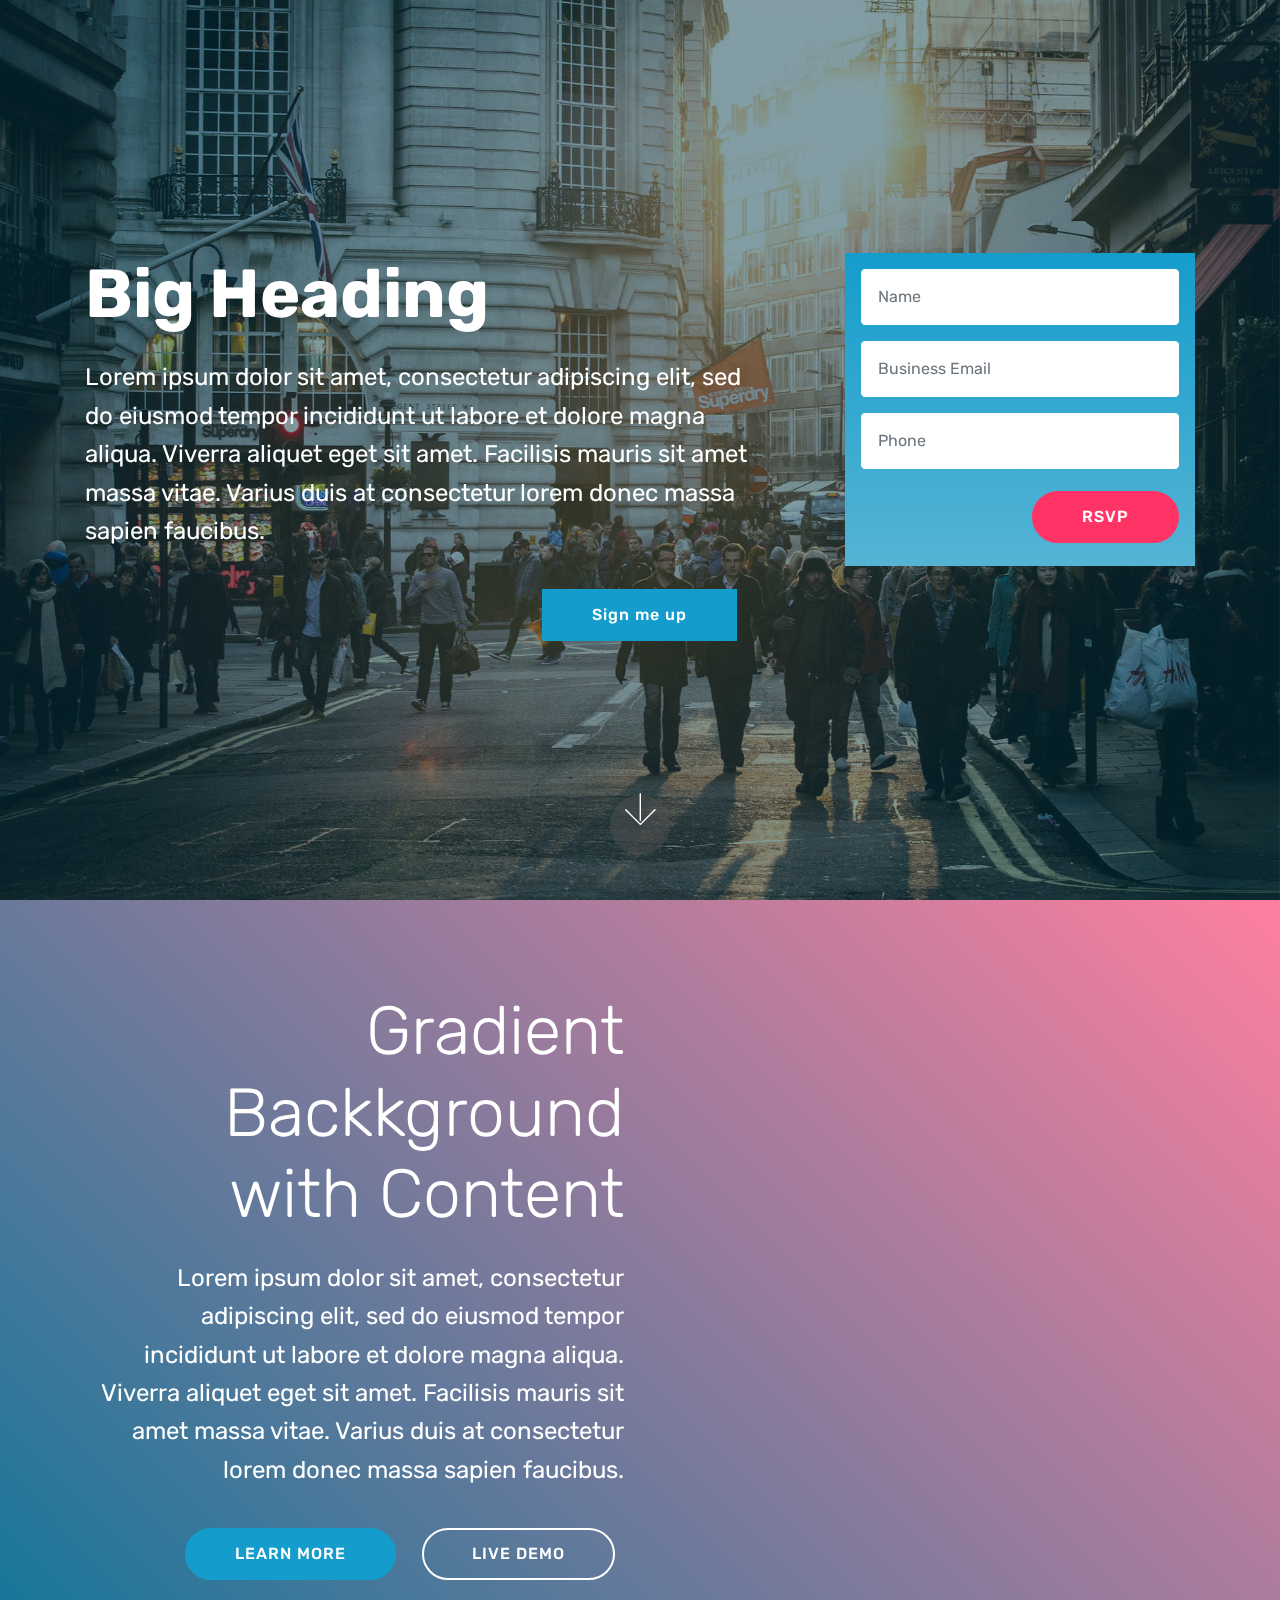
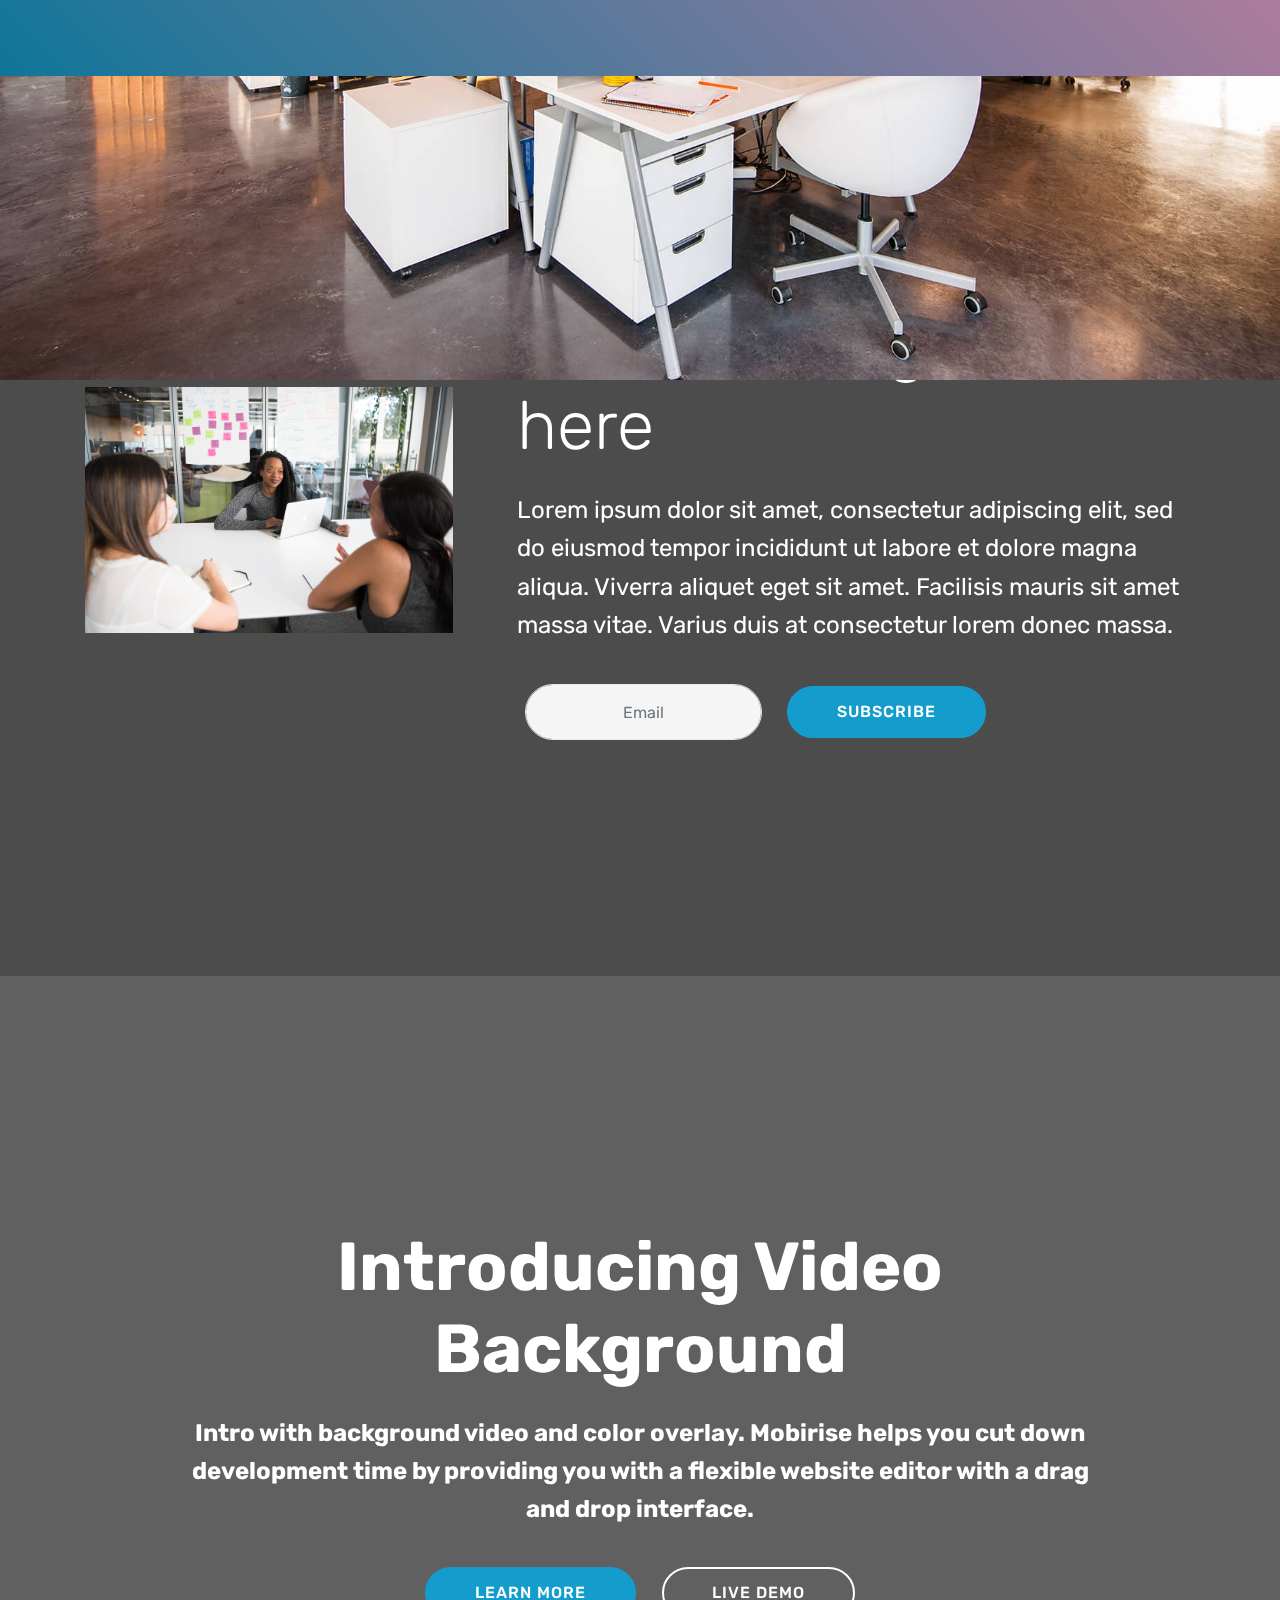
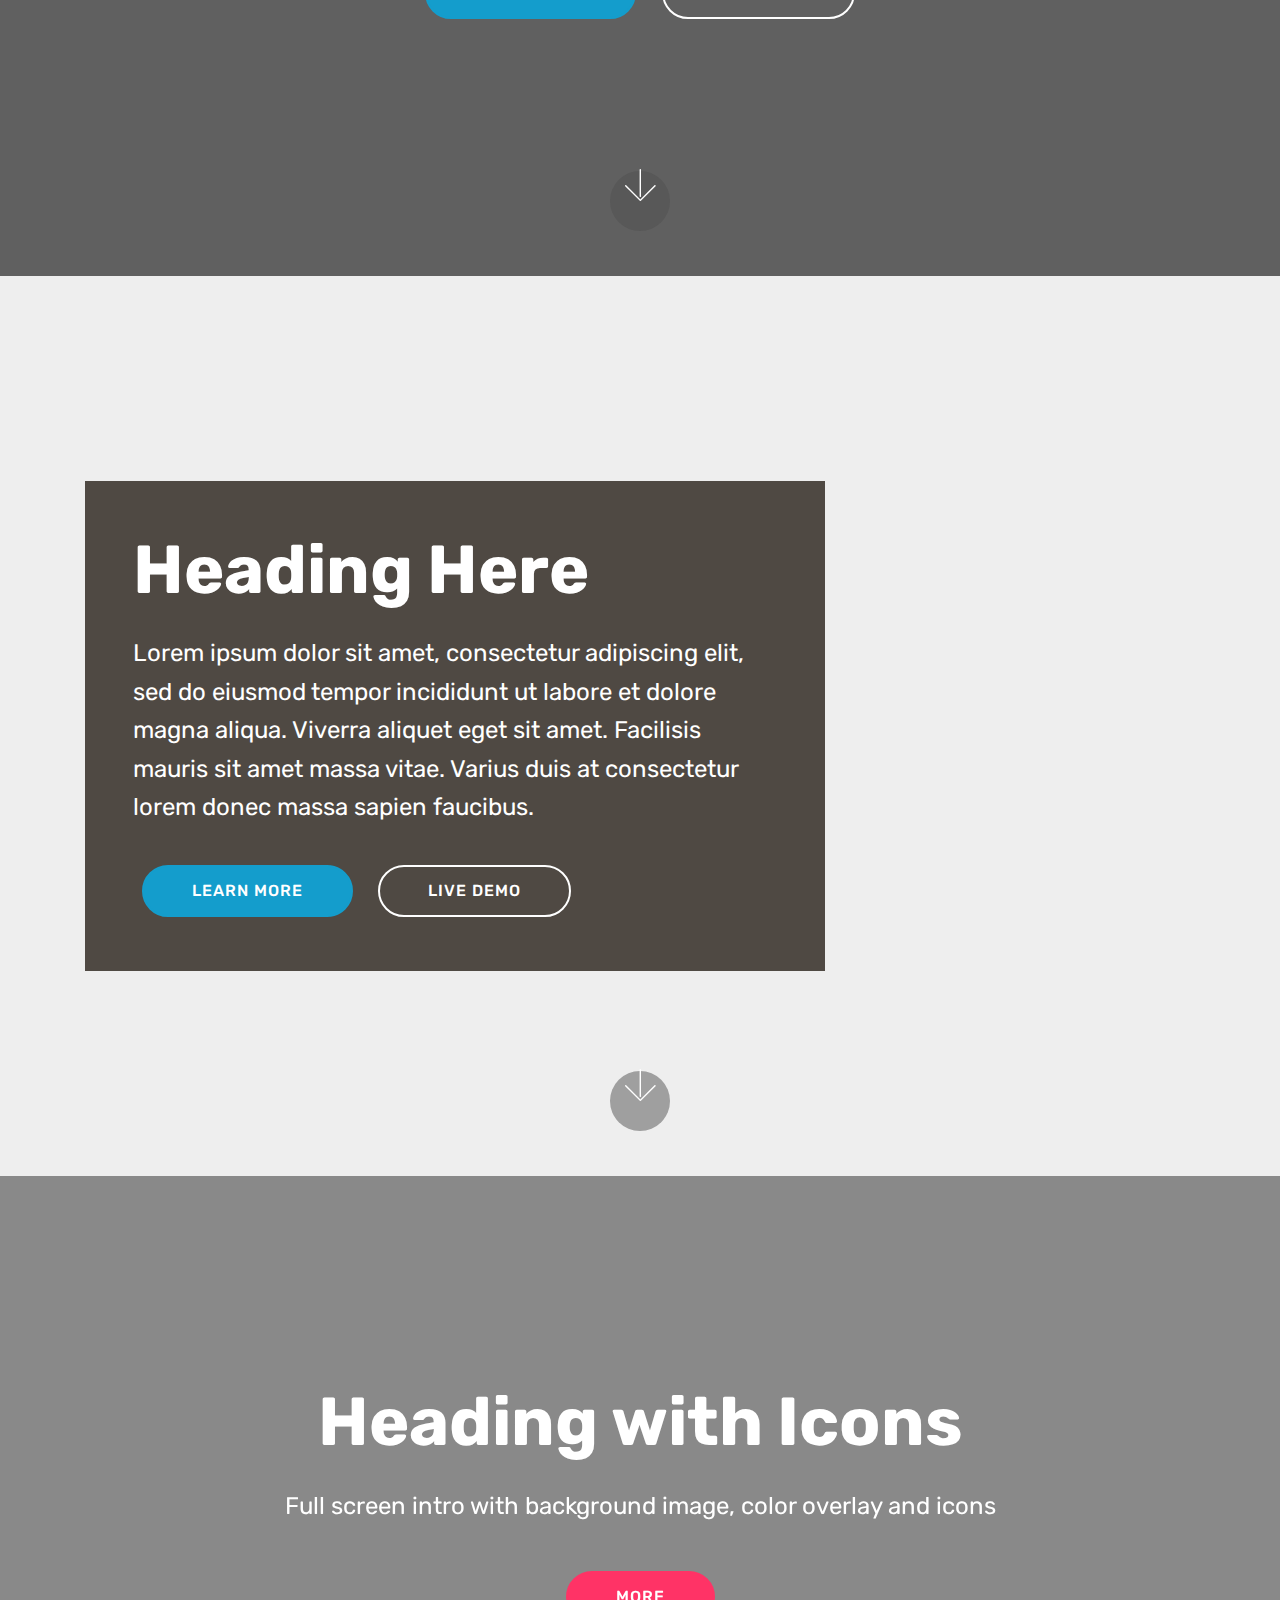
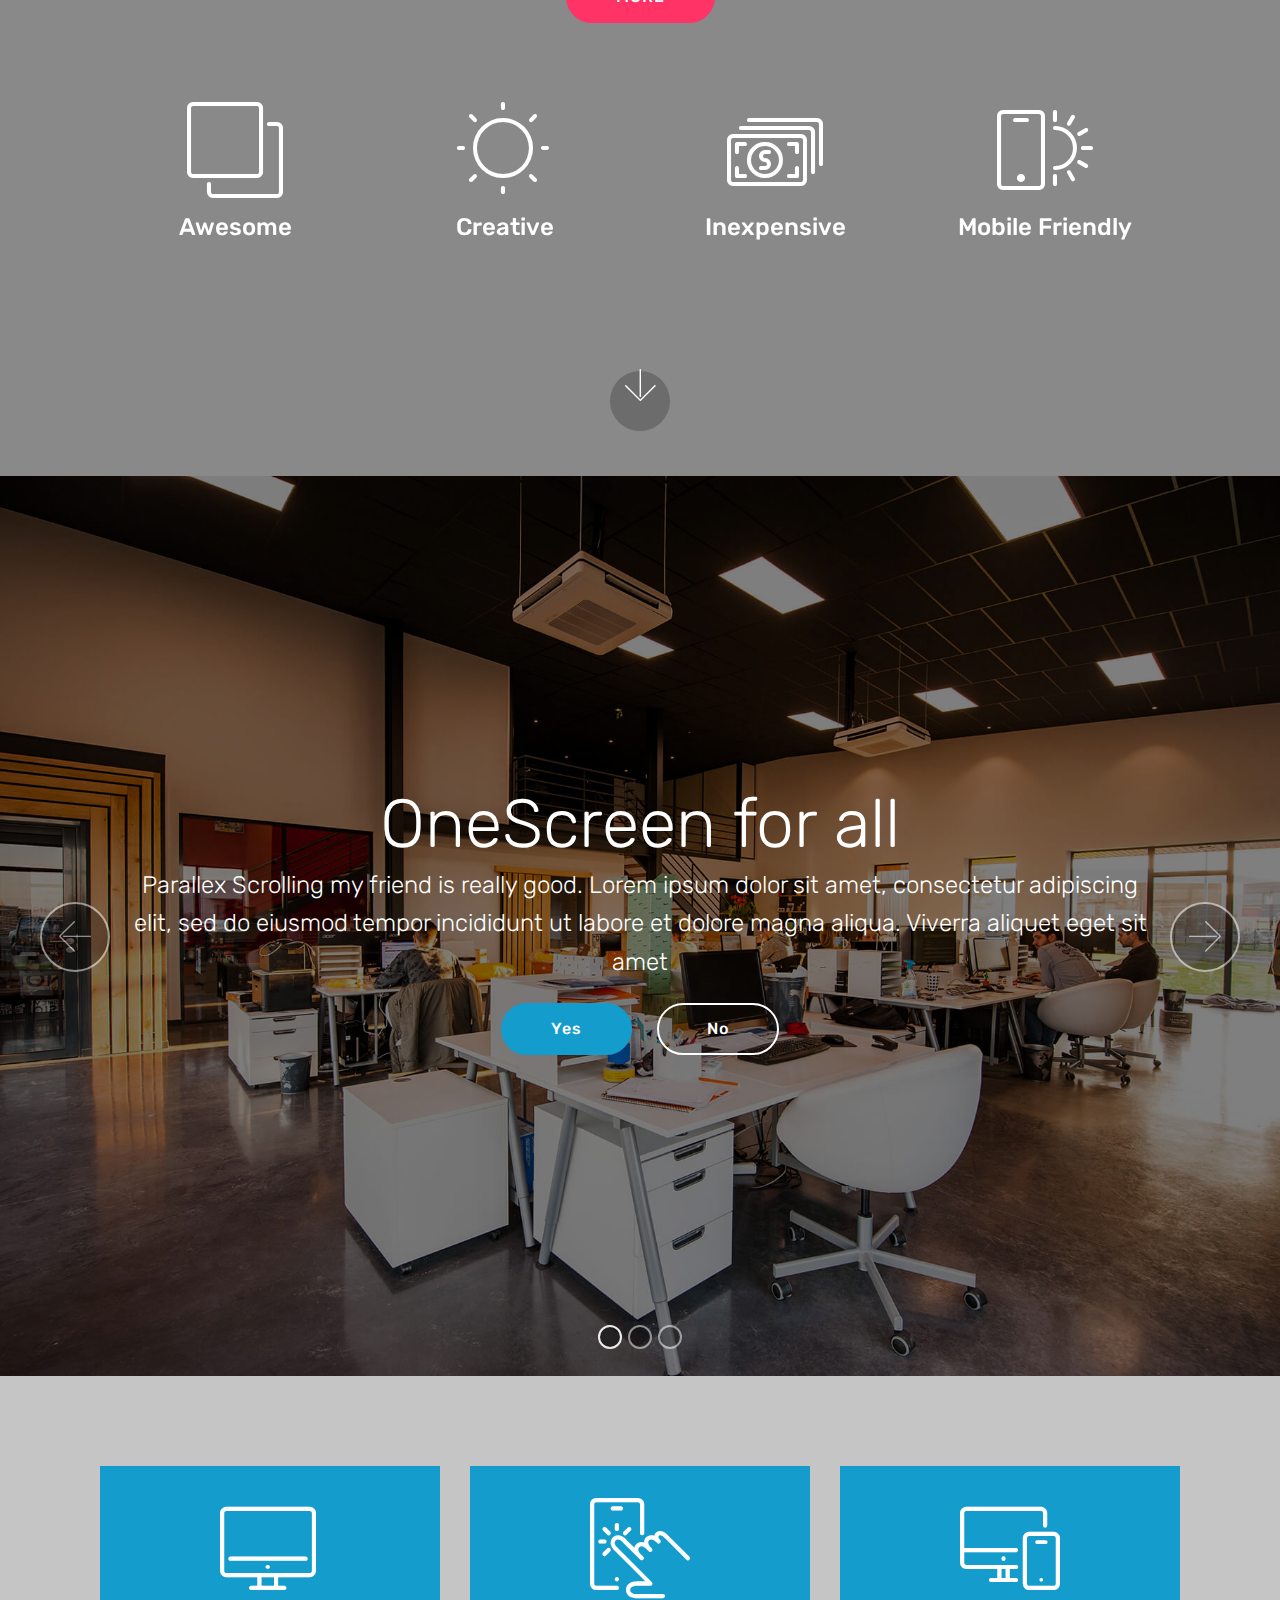
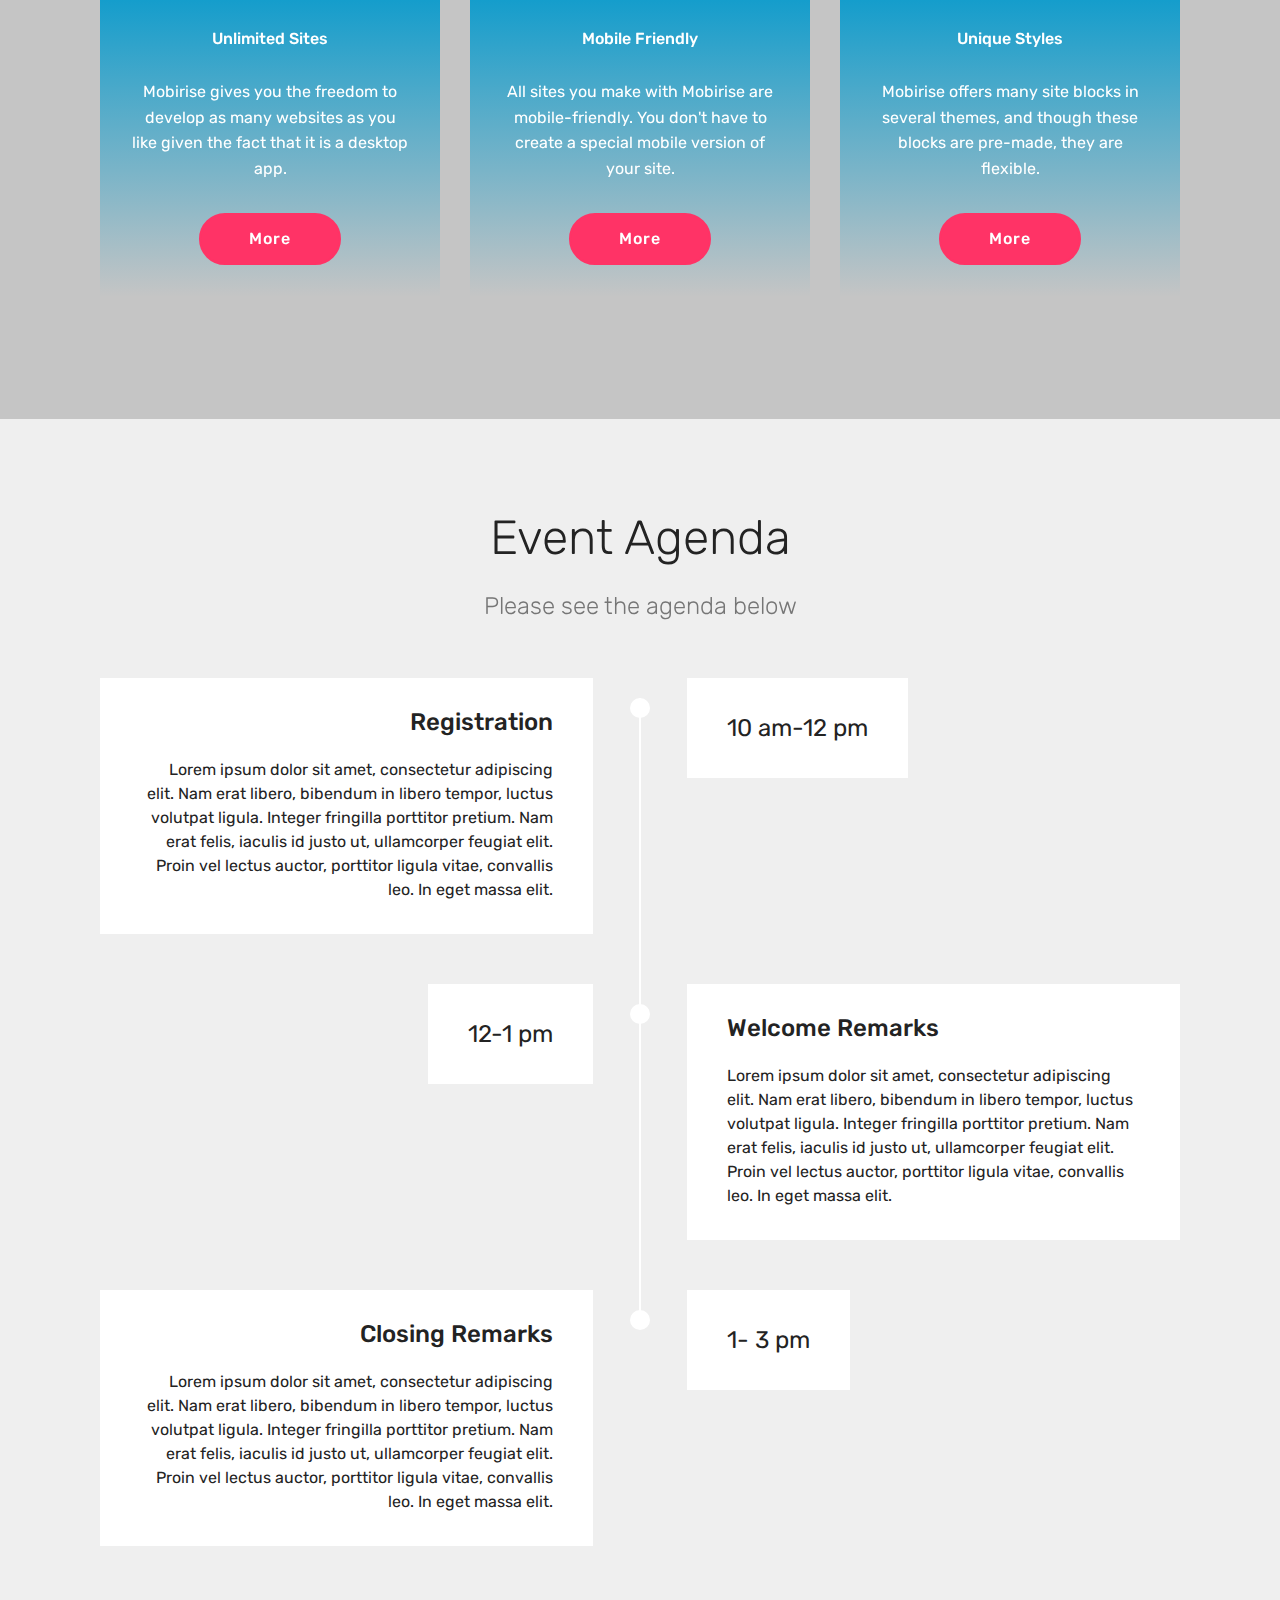
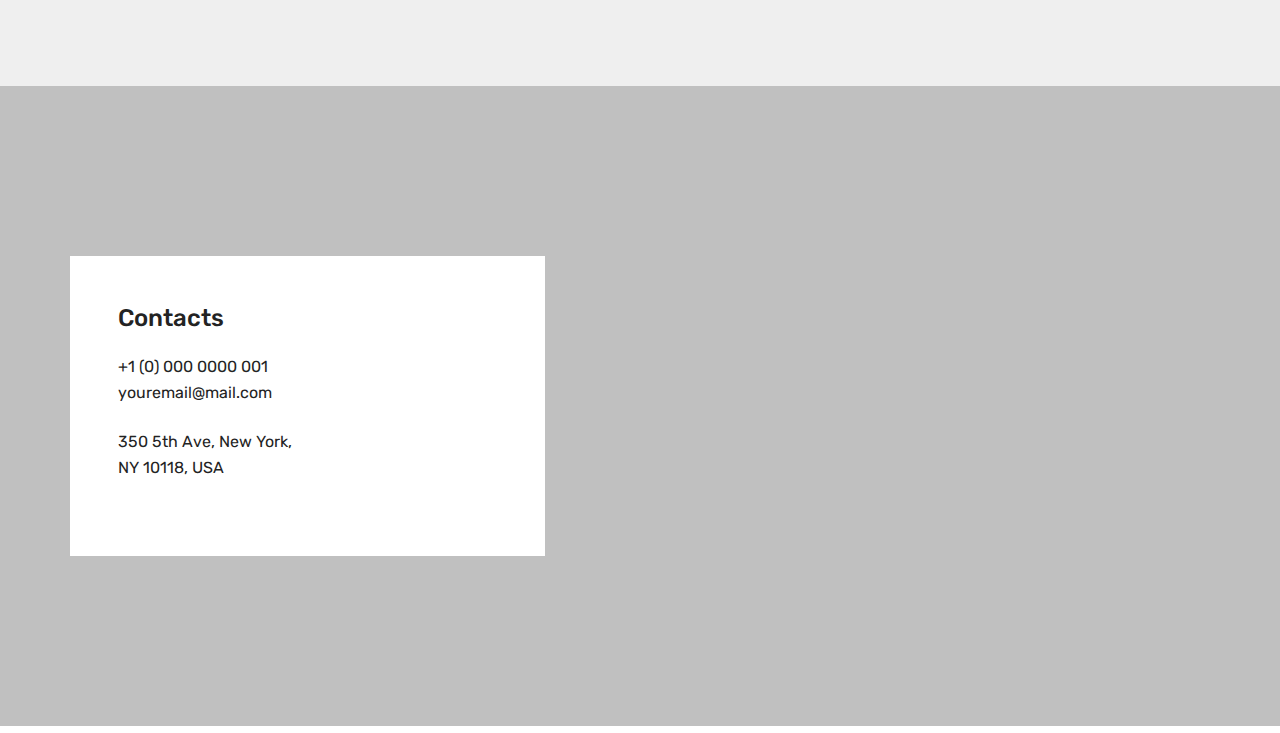
==== commit 1f12f3c2: "Rename inde.html to index.html" ====
--- a/index.html
+++ b/index.html
@@ -8,14 +8,12 @@
   <meta name="viewport" content="width=device-width, initial-scale=1, minimum-scale=1">
   <link rel="shortcut icon" href="assets/images/mbr-122x95.jpg" type="image/x-icon">
   <meta name="description" content="">
-  <title>Home</title>
+  <title>Designs </title>
   <link rel="stylesheet" href="assets/web/assets/mobirise-icons/mobirise-icons.css">
   <link rel="stylesheet" href="assets/tether/tether.min.css">
   <link rel="stylesheet" href="assets/bootstrap/css/bootstrap.min.css">
   <link rel="stylesheet" href="assets/bootstrap/css/bootstrap-grid.min.css">
   <link rel="stylesheet" href="assets/bootstrap/css/bootstrap-reboot.min.css">
-  <link rel="stylesheet" href="assets/dropdown/css/style.css">
-  <link rel="stylesheet" href="assets/socicon/css/styles.css">
   <link rel="stylesheet" href="assets/theme/css/style.css">
   <link rel="stylesheet" href="assets/mobirise/css/mbr-additional.css" type="text/css">
   
@@ -23,45 +21,7 @@
   
 </head>
 <body>
-  <section class="menu cid-rmqvKPdmKy" once="menu" id="menu2-6">
-
-    
-
-    <nav class="navbar navbar-expand beta-menu navbar-dropdown align-items-center navbar-fixed-top navbar-toggleable-sm">
-        <button class="navbar-toggler navbar-toggler-right" type="button" data-toggle="collapse" data-target="#navbarSupportedContent" aria-controls="navbarSupportedContent" aria-expanded="false" aria-label="Toggle navigation">
-            <div class="hamburger">
-                <span></span>
-                <span></span>
-                <span></span>
-                <span></span>
-            </div>
-        </button>
-        <div class="menu-logo">
-            <div class="navbar-brand">
-                <span class="navbar-logo">
-                    <a href="#">
-                        <img src="assets/images/mbr-122x95.jpg" alt="Mobirise" title="" style="height: 3.8rem;">
-                    </a>
-                </span>
-                
-            </div>
-        </div>
-        <div class="collapse navbar-collapse" id="navbarSupportedContent">
-            <ul class="navbar-nav nav-dropdown" data-app-modern-menu="true"><li class="nav-item">
-                    <a class="nav-link link text-black display-4" href="#"></a>
-                </li>
-                <li class="nav-item">
-                    <a class="nav-link link text-black display-4" href="#">
-                        About Us
-                    </a>
-                </li></ul>
-            <div class="navbar-buttons mbr-section-btn"><a class="btn btn-sm btn-primary display-4" href="tel:+1-234-567-8901">
-                    <span class="btn-icon mbri-mobile mbr-iconfont mbr-iconfont-btn">7</span></a></div>
-        </div>
-    </nav>
-</section>
-
-<section class="header15 cid-rmqs2lTfRv mbr-fullscreen mbr-parallax-background" id="header15-1">
+  <section class="header15 cid-rmqs2lTfRv mbr-fullscreen mbr-parallax-background" id="header15-1">
 
     
 
@@ -70,17 +30,16 @@
     <div class="container align-right">
 <div class="row">
     <div class="mbr-white col-lg-8 col-md-7 content-container">
-        <h1 class="mbr-section-title mbr-bold pb-3 mbr-fonts-style display-1">
-            This is the Event you must come to&nbsp;</h1>
+        <h1 class="mbr-section-title mbr-bold pb-3 mbr-fonts-style display-1">Big Heading</h1>
         <p class="mbr-text pb-3 mbr-fonts-style display-5">
-            Click any text to edit or style it. Select text to insert a link. Click blue "Gear" icon in the top right corner to hide/show  text, title and change the block or form background. Click red "+" in the bottom right corner to add a new block. Use the top left menu to create new pages, sites and add themes.
-        </p>
+            Lorem ipsum dolor sit amet, consectetur adipiscing elit, sed do eiusmod tempor incididunt ut labore et dolore magna aliqua. Viverra aliquet eget sit amet. Facilisis mauris sit amet massa vitae. Varius duis at consectetur lorem donec massa sapien faucibus.</p>
+         <span class="input-group-btn"><a href="" type="submit" class="btn btn-form btn-primary display-4">Sign me up</a></span>
     </div>
     <div class="col-lg-4 col-md-5">
     <div class="form-container">
         <div class="media-container-column" data-form-type="formoid">
-            <div data-form-alert="" hidden="" class="align-center">Thanks for filling out the form!</div>
-            <form class="mbr-form" action="https://mobirise.com/" method="post" data-form-title="Mobirise Form"><input type="hidden" name="email" data-form-email="true" value="wrJU4w6/IIKzwujo8Lt6MnbKW60JYw6vs3+dRrUN9fp7JWw3NXJ0AhUOprMUUDxd0FnDPFz4IiIR4Eyk4i9X8kbRO8VaTxKHEFswzrkU+lTLkzRV4NeHOXL1Sm0ZRjXD">
+            <div data-form-alert="" hidden="" class="align-center"></div>
+            <form class="mbr-form" action="https://mobirise.com/" method="post" data-form-title="Mobirise Form"><input type="hidden" name="email" data-form-email="true" value="67svM473iXR98Y4DyGT8Rup2LZV5J2rJ88S0KWByOIOib8Pwr4ZeWWtwFsaUykbLIBbVMNvH7Pm3RoJ8b/r0l5GcE5K6uXMea1xS+X5Aq3GgA5RDuzhpdMBndpg5WeRc">
                 <div data-for="name">
                     <div class="form-group">
                         <input type="text" class="form-control px-3" name="name" data-form-field="Name" placeholder="Name" required="" id="name-header15-1">
@@ -88,7 +47,7 @@
                 </div>
                 <div data-for="email">
                     <div class="form-group">
-                        <input type="email" class="form-control px-3" name="email" data-form-field="Email" placeholder="Email" required="" id="email-header15-1">
+                        <input type="email" class="form-control px-3" name="email" data-form-field="Email" placeholder="Business Email" required="" id="email-header15-1">
                     </div>
                 </div>
                 <div data-for="phone">
@@ -96,12 +55,9 @@
                         <input type="tel" class="form-control px-3" name="phone" data-form-field="Phone" placeholder="Phone" id="phone-header15-1">
                     </div>
                 </div>
-                <div class="form-group" data-for="message">
-                    <textarea type="text" class="form-control px-3" name="message" rows="7" placeholder="Message" data-form-field="Message" id="message-header15-1"></textarea>
-                </div>
-                <span class="input-group-btn">
-                    <button href="" type="submit" class="btn btn-secondary btn-form display-4">SEND FORM</button>
-                </span>
+                
+                
+                <span class="input-group-btn"><button href="" type="submit" class="btn btn-form btn-secondary display-4">RSVP</button></span>
             </form>
         </div>
     </div>
@@ -115,92 +71,390 @@
     </div>
 </section>
 
-<section class="cid-rmqvGSrydx" id="footer2-5">
+<section class="header7 cid-rmvXTeUE3g" id="header7-d">
 
     
 
     
 
     <div class="container">
-        <div class="media-container-row content mbr-white">
-            <div class="col-12 col-md-3 mbr-fonts-style display-7">
-                <p class="mbr-text">
-                    <strong>Address</strong>
-                    <br>
-                    <br>1234 Street Name
-                    <br>City, AA 99999
-                    <br>
-                    <br>
-                    <br><strong>Contacts</strong>
-                    <br>
-                    <br>Email: support@mobirise.com
-                    <br>Phone: +1 (0) 000 0000 001
-                    <br>Fax: +1 (0) 000 0000 002
-                </p>
-            </div>
-            <div class="col-12 col-md-3 mbr-fonts-style display-7">
-                <p class="mbr-text"><strong>More</strong><br>
-                    <br><a class="text-primary" href="#">Website builder</a>
-                    <br><a class="text-primary" href="#">Download for Windows</a>
-                    <br><a class="text-primary" href="#">Download for Mac</a>
-                    <br>
-                    <br><strong>Feedback</strong>
-                    <br>
-                    <br>Please send us your ideas, bug reports, suggestions! Any feedback would be appreciated.
-                </p>
-            </div>
-            <div class="col-12 col-md-6">
-                <div class="google-map"><iframe frameborder="0" style="border:0" src="https://www.google.com/maps/embed/v1/place?key=AIzaSyCy9r70T3NYf3PhvVflTo0_zdif2_IoIYs&amp;q=place_id:ChIJSUj84iW3t4kRD6A6Tk7HEOA" allowfullscreen=""></iframe></div>
-            </div>
-        </div>
-        <div class="footer-lower">
-            <div class="media-container-row">
-                <div class="col-sm-12">
-                    <hr>
-                </div>
-            </div>
-            <div class="media-container-row mbr-white">
-                <div class="col-sm-6 copyright">
+        <div class="media-container-row">
+
+            <div class="media-content align-right">
+                <h1 class="mbr-section-title mbr-white pb-3 mbr-fonts-style display-1">
+                    Gradient Backkground with Content</h1>
+                <div class="mbr-section-text mbr-white pb-3">
+                    <p class="mbr-text mbr-fonts-style display-5">
+                        Lorem ipsum dolor sit amet, consectetur adipiscing elit, sed do eiusmod tempor incididunt ut labore et dolore magna aliqua. Viverra aliquet eget sit amet. Facilisis mauris sit amet massa vitae. Varius duis at consectetur lorem donec massa sapien faucibus.
+                    </p>
+                </div>
+                <div class="mbr-section-btn"><a class="btn btn-md btn-primary display-4" href="#">LEARN MORE</a>
+                        <a class="btn btn-md btn-white-outline display-4" href="#">LIVE DEMO</a></div>
+            </div>
+
+            <div class="mbr-figure" style="width: 100%;"><iframe class="mbr-embedded-video" src="https://www.youtube.com/embed/uNCr7NdOJgw?rel=0&amp;amp;showinfo=0&amp;autoplay=0&amp;loop=0" width="1280" height="720" frameborder="0" allowfullscreen></iframe></div>
+
+        </div>
+    </div>
+</section>
+
+<section class="header14 cid-rmvXTolf16 mbr-fullscreen mbr-parallax-background" id="header14-e">
+
+    
+
+    <div class="mbr-overlay" style="opacity: 0.8; background-color: rgb(35, 35, 35);">
+    </div>
+
+    <div class="container">
+        <div class="media-container-row">
+
+            <div class="mbr-figure" style="width: 60%;">
+                <img src="assets/images/background2.jpg" alt="Mobirise">
+            </div>
+
+            <div class="media-content">
+                <h1 class="mbr-section-title pb-3 align-left mbr-white mbr-fonts-style display-1">
+                    Your Heading Goes here</h1>
+                
+                <div class="mbr-section-text  pb-3 ">
+                    <p class="mbr-text align-left mbr-white mbr-fonts-style display-5">
+                        Lorem ipsum dolor sit amet, consectetur adipiscing elit, sed do eiusmod tempor incididunt ut labore et dolore magna aliqua. Viverra aliquet eget sit amet. Facilisis mauris sit amet massa vitae. Varius duis at consectetur lorem donec massa.</p>
+                </div>
+
+                <div class="media-container-column" data-form-type="formoid">
+                    <div data-form-alert="" hidden="">Thanks for filling out the form!</div>
+                    <form class="form-inline" action="https://mobirise.com/" method="post" data-form-title="Mobirise Form">
+                        <input type="hidden" value="oc/JE3BOeZJPESSjyQmZQUTob2F9xJJODINKnXF/k+GgFpI9IcbLyayMhBLuo2sHco7hSm8G95p/Y9j7q2nDVsO3/ybx/K43Jv0sCkiA5PWgJVYNyhqrINlQqvVoSbKn" data-form-email="true">
+                        <div class="form-group">
+                            <input type="email" class="form-control input-sm input-inverse" name="email" required="" data-form-field="Email" placeholder="Email" id="email-header14-e">
+                        </div>
+                        <div class="buttons-wrap">
+                            <button href="" class="btn btn-primary display-4" type="submit" role="button">SUBSCRIBE</button>
+                        </div>
+                    </form>
+                </div>
+            </div>
+        </div>
+    </div>
+</section>
+
+<section class="header6 cid-rplzHSelzJ mbr-fullscreen" data-bg-video="https://www.youtube.com/watch?v=ZOoVOfieAF8" id="header6-j">
+
+    
+
+    <div class="mbr-overlay" style="opacity: 0.7; background-color: rgb(35, 35, 35);">
+    </div>
+
+    <div class="container">
+        <div class="row justify-content-md-center">
+            <div class="mbr-white col-md-10">
+                <h1 class="mbr-section-title align-center mbr-bold pb-3 mbr-fonts-style display-1">Introducing Video Background</h1>
+                <p class="mbr-text align-center pb-3 mbr-fonts-style display-5"><strong>
+                    Intro with background video and color overlay. Mobirise helps you cut down development time by providing you with a flexible website editor with a drag and drop interface.
+                </strong></p>
+                <div class="mbr-section-btn align-center"><a class="btn btn-md btn-primary display-4" href="#">LEARN MORE</a>
+                        <a class="btn btn-md btn-white-outline display-4" href="#">LIVE DEMO</a></div>
+            </div>
+        </div>
+    </div>
+
+    <div class="mbr-arrow hidden-sm-down" aria-hidden="true">
+        <a href="#next">
+            <i class="mbri-down mbr-iconfont"></i>
+        </a>
+    </div>
+</section>
+
+<section class="header10 cid-rplzK2ZNfg mbr-fullscreen mbr-parallax-background" id="header10-l">
+
+    
+
+    
+
+    <div class="container">
+        <div class="media-container-column mbr-white p-5 align-left col-lg-8 col-md-10">
+            <h1 class="mbr-section-title mbr-bold pb-3 mbr-fonts-style display-1">
+                Heading Here</h1>
+            
+            <p class="mbr-text pb-3 mbr-fonts-style display-5">
+               Lorem ipsum dolor sit amet, consectetur adipiscing elit, sed do eiusmod tempor incididunt ut labore et dolore magna aliqua. Viverra aliquet eget sit amet. Facilisis mauris sit amet massa vitae. Varius duis at consectetur lorem donec massa sapien faucibus.</p>
+            <div class="mbr-section-btn">
+                <a class="btn btn-md btn-primary display-4" href="#">LEARN MORE</a>
+                <a class="btn btn-md btn-white-outline display-4" href="#">LIVE DEMO</a>
+            </div>
+        </div>
+    </div>
+
+    <div class="mbr-arrow hidden-sm-down" aria-hidden="true">
+        <a href="#next">
+            <i class="mbri-down mbr-iconfont"></i>
+        </a>
+    </div>
+</section>
+
+<section class="header12 cid-rplzKUSCnO mbr-fullscreen mbr-parallax-background" id="header12-m">
+
+    
+
+    <div class="mbr-overlay" style="opacity: 0.5; background-color: rgb(35, 35, 35);">
+    </div>
+
+    <div class="container  ">
+            <div class="media-container">
+                <div class="col-md-12 align-center">
+                    <h1 class="mbr-section-title pb-3 mbr-white mbr-bold mbr-fonts-style display-1">
+                        Heading with Icons</h1>
+                    <p class="mbr-text pb-3 mbr-white mbr-fonts-style display-5">
+                        Full screen intro with background image, color overlay and icons
+                    </p>
+                    <div class="mbr-section-btn align-center py-2">
+                        <a class="btn btn-md btn-secondary display-4" href="#">MORE</a>
+                    </div>
+
+                    <div class="icons-media-container mbr-white">
+                        <div class="card col-12 col-md-6 col-lg-3">
+                            <div class="icon-block">
+                            <a href="#">
+                                <span class="mbri-layers mbr-iconfont"></span>
+                            </a>
+                            </div>
+                            <h5 class="mbr-fonts-style display-5">Awesome</h5>
+                        </div>
+
+                        <div class="card col-12 col-md-6 col-lg-3">
+                            <div class="icon-block">
+                                <a href="#">
+                                    <span class="mbri-sun mbr-iconfont"></span>
+                                </a>
+                            </div>
+                            <h5 class="mbr-fonts-style display-5">
+                                Creative</h5>
+                        </div>
+
+                        <div class="card col-12 col-md-6 col-lg-3">
+                            <div class="icon-block">
+                                <a href="#">
+                                    <span class="mbri-cash mbr-iconfont"></span>
+                                </a>
+                            </div>
+                            <h5 class="mbr-fonts-style display-5">Inexpensive</h5>
+                        </div>
+
+                        <div class="card col-12 col-md-6 col-lg-3">
+                            <div class="icon-block">
+                                <a href="#">
+                                    <span class="mbri-mobirise mbr-iconfont"></span>
+                                </a>
+                            </div>
+                            <h5 class="mbr-fonts-style display-5">
+                                Mobile Friendly</h5>
+                        </div>
+                    </div>
+                </div>
+            </div>
+    </div>
+
+    <div class="mbr-arrow hidden-sm-down" aria-hidden="true">
+        <a href="#next">
+            <i class="mbri-down mbr-iconfont"></i>
+        </a>
+    </div>
+</section>
+
+<section class="carousel slide cid-rplzPawzzi" data-interval="false" id="slider1-n">
+
+    
+
+    <div class="full-screen"><div class="mbr-slider slide carousel" data-pause="true" data-keyboard="false" data-ride="false" data-interval="false"><ol class="carousel-indicators"><li data-app-prevent-settings="" data-target="#slider1-n" class=" active" data-slide-to="0"></li><li data-app-prevent-settings="" data-target="#slider1-n" data-slide-to="1"></li><li data-app-prevent-settings="" data-target="#slider1-n" data-slide-to="2"></li></ol><div class="carousel-inner" role="listbox"><div class="carousel-item slider-fullscreen-image active" data-bg-video-slide="false" style="background-image: url(assets/images/background1.jpg);"><div class="container container-slide"><div class="image_wrapper"><div class="mbr-overlay"></div><img src="assets/images/background1.jpg"><div class="carousel-caption justify-content-center"><div class="col-10 align-center"><h2 class="mbr-fonts-style display-1">OneScreen for all</h2><p class="lead mbr-text mbr-fonts-style display-5">Parallex Scrolling my friend is really good.&nbsp;Lorem ipsum dolor sit amet, consectetur adipiscing elit, sed do eiusmod tempor incididunt ut labore et dolore magna aliqua. Viverra aliquet eget sit amet</p><div class="mbr-section-btn" buttons="0"><a class="btn display-4 btn-primary" href="#">Yes</a> <a class="btn  btn-white-outline display-4" href="#">No</a></div></div></div></div></div></div><div class="carousel-item slider-fullscreen-image" data-bg-video-slide="false" style="background-image: url(assets/images/background2.jpg);"><div class="container container-slide"><div class="image_wrapper"><div class="mbr-overlay"></div><img src="assets/images/background2.jpg"><div class="carousel-caption justify-content-center"><div class="col-10 align-left"><h2 class="mbr-fonts-style display-1">VIDEO SLIDE</h2><p class="lead mbr-text mbr-fonts-style display-5">Slide with youtube video background and color overlay. Title and text are aligned to the left.</p><div class="mbr-section-btn" buttons="0"><a class="btn btn-primary display-4" href="#">FOR WINDOWS</a> <a class="btn  btn-white-outline display-4" href="#">FOR MAC</a></div></div></div></div></div></div><div class="carousel-item slider-fullscreen-image" data-bg-video-slide="false" style="background-image: url(assets/images/background6.jpg);"><div class="container container-slide"><div class="image_wrapper"><div class="mbr-overlay"></div><img src="assets/images/background6.jpg"><div class="carousel-caption justify-content-center"><div class="col-10 align-right"><h2 class="mbr-fonts-style display-1">IMAGE SLIDE</h2><p class="lead mbr-text mbr-fonts-style display-5">Choose from the large selection of latest pre-made blocks - jumbotrons, hero images, parallax scrolling, video backgrounds, hamburger menu, sticky header and more.</p><div class="mbr-section-btn" buttons="0"><a class="btn btn-info display-4" href="#">FOR WINDOWS</a> <a class="btn  btn-white-outline display-4" href="#">FOR MAC</a></div></div></div></div></div></div></div><a data-app-prevent-settings="" class="carousel-control carousel-control-prev" role="button" data-slide="prev" href="#slider1-n"><span aria-hidden="true" class="mbri-left mbr-iconfont"></span><span class="sr-only">Previous</span></a><a data-app-prevent-settings="" class="carousel-control carousel-control-next" role="button" data-slide="next" href="#slider1-n"><span aria-hidden="true" class="mbri-right mbr-iconfont"></span><span class="sr-only">Next</span></a></div></div>
+
+</section>
+
+<section class="features8 cid-rplAtWEQZK mbr-parallax-background" id="features8-p">
+
+    
+
+    <div class="mbr-overlay" style="opacity: 0.2; background-color: rgb(35, 35, 35);">
+    </div>
+
+    <div class="container">
+        <div class="media-container-row">
+
+            <div class="card  col-12 col-md-6 col-lg-4">
+                <div class="card-img">
+                    <span class="mbri-desktop mbr-iconfont"></span>
+                </div>
+                <div class="card-box align-center">
+                    <h4 class="card-title mbr-fonts-style display-7">
+                        Unlimited Sites
+                    </h4>
                     <p class="mbr-text mbr-fonts-style display-7">
-                        © Copyright 2019 Bloomberg BNA- All Rights Reserved
-                    </p>
-                </div>
-                <div class="col-md-6">
-                    <div class="social-list align-right">
-                        <div class="soc-item">
-                            <a href="https://twitter.com/mobirise" target="_blank">
-                                <span class="socicon-twitter socicon mbr-iconfont mbr-iconfont-social"></span>
-                            </a>
-                        </div>
-                        <div class="soc-item">
-                            <a href="https://www.facebook.com/pages/Mobirise/1616226671953247" target="_blank">
-                                <span class="socicon-facebook socicon mbr-iconfont mbr-iconfont-social"></span>
-                            </a>
-                        </div>
-                        <div class="soc-item">
-                            <a href="https://www.youtube.com/c/mobirise" target="_blank">
-                                <span class="socicon-youtube socicon mbr-iconfont mbr-iconfont-social"></span>
-                            </a>
-                        </div>
-                        <div class="soc-item">
-                            <a href="https://instagram.com/mobirise" target="_blank">
-                                <span class="socicon-instagram socicon mbr-iconfont mbr-iconfont-social"></span>
-                            </a>
-                        </div>
-                        <div class="soc-item">
-                            <a href="https://plus.google.com/u/0/+Mobirise" target="_blank">
-                                <span class="socicon-googleplus socicon mbr-iconfont mbr-iconfont-social"></span>
-                            </a>
-                        </div>
-                        <div class="soc-item">
-                            <a href="https://www.behance.net/Mobirise" target="_blank">
-                                <span class="socicon-behance socicon mbr-iconfont mbr-iconfont-social"></span>
-                            </a>
-                        </div>
-                    </div>
-                </div>
-            </div>
-        </div>
+                       Mobirise gives you the freedom to develop as many websites as you like given the fact that it is a desktop app.
+                    </p>
+                    <div class="mbr-section-btn text-center">
+                        <a href="#" class="btn btn-secondary display-4">
+                            More
+                        </a>
+                    </div>
+                </div>
+            </div>
+
+            <div class="card  col-12 col-md-6 col-lg-4">
+                <div class="card-img">
+                    <span class="mbri-touch mbr-iconfont"></span>
+                </div>
+                <div class="card-box align-center">
+                    <h4 class="card-title mbr-fonts-style display-7">
+                        Mobile Friendly
+                    </h4>
+                    <p class="mbr-text mbr-fonts-style display-7">
+                       All sites you make with Mobirise are mobile-friendly. You don't have to create a special mobile version of your site.
+                    </p>
+                    <div class="mbr-section-btn text-center">
+                        <a href="#" class="btn btn-secondary display-4">
+                            More
+                        </a>
+                    </div>
+                </div>
+            </div>
+
+            <div class="card  col-12 col-md-6 col-lg-4">
+                <div class="card-img">
+                    <span class="mbri-responsive mbr-iconfont"></span>
+                </div>
+                <div class="card-box align-center">
+                    <h4 class="card-title mbr-fonts-style display-7">
+                        Unique Styles
+                    </h4>
+                    <p class="mbr-text mbr-fonts-style display-7">
+                       Mobirise offers many site blocks in several themes, and though these blocks are pre-made, they are flexible.
+                    </p>
+                    <div class="mbr-section-btn text-center">
+                        <a href="#" class="btn btn-secondary display-4">
+                            More
+                        </a>
+                    </div>
+                </div>
+            </div>
+
+            
+        </div>
+    </div>
+</section>
+
+<section class="timeline1 cid-rplAHSd2dY" id="timeline1-r">
+
+    
+
+    
+
+    <div class="container align-center">
+        <h2 class="mbr-section-title pb-3 mbr-fonts-style display-2">Event Agenda</h2>
+        <h3 class="mbr-section-subtitle pb-5 mbr-fonts-style display-5">
+            Please see the agenda below</h3>
+
+        <div class="container timelines-container" mbri-timelines="">
+            <div class="row timeline-element reverse separline">      
+                 <div class="timeline-date-panel col-xs-12 col-md-6  align-left">         
+                    <div class="time-line-date-content">
+                        <p class="mbr-timeline-date mbr-fonts-style display-5">10 am-12 pm</p>
+                    </div>
+                </div>
+           <span class="iconBackground"></span>
+            <div class="col-xs-12 col-md-6 align-right">
+                <div class="timeline-text-content">
+                    <h4 class="mbr-timeline-title pb-3 mbr-fonts-style display-5">
+                        Registration</h4>
+                    <p class="mbr-timeline-text mbr-fonts-style display-7">
+                        Lorem ipsum dolor sit amet, consectetur adipiscing elit. Nam erat libero, bibendum in libero tempor, luctus volutpat ligula. Integer fringilla porttitor pretium. Nam erat felis, iaculis id justo ut, ullamcorper feugiat elit. Proin vel lectus auctor, porttitor ligula vitae, convallis leo. In eget massa elit.
+                    </p>
+                 </div>
+            </div>
+            </div>
+
+            <div class="row timeline-element  separline">
+                <div class="timeline-date-panel col-xs-12 col-md-6 align-right">
+                    <div class="time-line-date-content">
+                        <p class="mbr-timeline-date mbr-fonts-style display-5">
+                            12-1 pm</p>
+                    </div>
+                </div>
+                <span class="iconBackground"></span>
+                <div class="col-xs-12 col-md-6 align-left ">
+                    <div class="timeline-text-content">
+                        <h4 class="mbr-timeline-title pb-3 mbr-fonts-style display-5">
+                            Welcome Remarks</h4>
+                        <p class="mbr-timeline-text mbr-fonts-style display-7">
+                            Lorem ipsum dolor sit amet, consectetur adipiscing elit. Nam erat libero, bibendum in libero tempor, luctus volutpat ligula. Integer fringilla porttitor pretium. Nam erat felis, iaculis id justo ut, ullamcorper feugiat elit. Proin vel lectus auctor, porttitor ligula vitae, convallis leo. In eget massa elit.
+                        </p>
+                    </div>
+                </div>
+            </div> 
+
+
+            <div class="row timeline-element reverse">
+                <div class="timeline-date-panel col-xs-12 col-md-6  align-left">
+                    <div class="time-line-date-content">
+                        <p class="mbr-timeline-date mbr-fonts-style display-5">
+                            1- 3 pm</p>
+                    </div>
+                </div>
+                <span class="iconBackground"></span>
+                <div class="col-xs-12 col-md-6 align-right">
+                    <div class="timeline-text-content">
+                        <h4 class="mbr-timeline-title pb-3 mbr-fonts-style display-5">
+                            Closing Remarks</h4>      
+                        <p class="mbr-timeline-text mbr-fonts-style display-7">
+                            Lorem ipsum dolor sit amet, consectetur adipiscing elit. Nam erat libero, bibendum in libero tempor, luctus volutpat ligula. Integer fringilla porttitor pretium. Nam erat felis, iaculis id justo ut, ullamcorper feugiat elit. Proin vel lectus auctor, porttitor ligula vitae, convallis leo. In eget massa elit.
+                        </p>
+                    </div>
+                </div>
+            </div>
+
+            
+
+
+            
+
+
+            
+
+            
+
+            
+
+            
+
+            
+
+            
+
+            
+        </div>
+    </div>
+</section>
+
+<section class="contacts4 cid-rplAPUyW7b" id="contacts4-s">
+
+    
+
+    <div class="main_wrapper">
+        <div class="b_wrapper">
+            <div class="container">
+                <div class="row">
+                    <div class="col-12 col-md-5 p-0">
+                        <div class="block p-5">
+                            <div class="block_wrapper">
+                                <h4 class="align-left mbr-fonts-style pb-4 m-0 display-5">Contacts</h4>
+                                <p class="mbr-text align-left mbr-fonts-style pb-4 m-0 display-7">+1 (0) 000 0000 001 <br>youremail@mail.com</p>
+                                <p class="mbr-text align-left mbr-fonts-style m-0 display-7">350 5th Ave, New York,<br>NY 10118, USA<br><br></p>
+                            </div>
+                        </div>
+                    </div>
+                </div>
+            </div>
+        </div>
+        <!--Map-->
+        <div class="google-map"><iframe frameborder="0" style="border:0" src="https://www.google.com/maps/embed/v1/place?key=AIzaSyAEIpgj38KyLFELm2bK9Y7krBkz1K-cMq8&amp;q=place_id:ChIJn6wOs6lZwokRLKy1iqRcoKw" allowfullscreen=""></iframe></div>
     </div>
 </section>
 
@@ -210,12 +464,14 @@
   <script src="assets/tether/tether.min.js"></script>
   <script src="assets/bootstrap/js/bootstrap.min.js"></script>
   <script src="assets/smoothscroll/smooth-scroll.js"></script>
-  <script src="assets/dropdown/js/script.min.js"></script>
-  <script src="assets/touchswipe/jquery.touch-swipe.min.js"></script>
   <script src="assets/parallax/jarallax.min.js"></script>
+  <script src="assets/ytplayer/jquery.mb.ytplayer.min.js"></script>
+  <script src="assets/vimeoplayer/jquery.mb.vimeo_player.js"></script>
+  <script src="assets/bootstrapcarouselswipe/bootstrap-carousel-swipe.js"></script>
   <script src="assets/theme/js/script.js"></script>
+  <script src="assets/slidervideo/script.js"></script>
   <script src="assets/formoid/formoid.min.js"></script>
   
   
 </body>
-</html>+</html>
--- a/assets/mobirise/css/mbr-additional.css
+++ b/assets/mobirise/css/mbr-additional.css
@@ -2466,417 +2466,3 @@
     padding: 0;
   }
 }
-.cid-rplxkXpWN5 .navbar {
-  background: #ffffff;
-  transition: none;
-  min-height: 77px;
-  padding: .5rem 0;
-}
-.cid-rplxkXpWN5 .navbar-dropdown.bg-color.transparent.opened {
-  background: #ffffff;
-}
-.cid-rplxkXpWN5 a {
-  font-style: normal;
-}
-.cid-rplxkXpWN5 .nav-item span {
-  padding-right: 0.4em;
-  line-height: 0.5em;
-  vertical-align: text-bottom;
-  position: relative;
-  text-decoration: none;
-}
-.cid-rplxkXpWN5 .nav-item a {
-  display: -webkit-flex;
-  align-items: center;
-  justify-content: center;
-  padding: 0.7rem 0 !important;
-  margin: 0rem .65rem !important;
-  -webkit-align-items: center;
-  -webkit-justify-content: center;
-}
-.cid-rplxkXpWN5 .nav-item:focus,
-.cid-rplxkXpWN5 .nav-link:focus {
-  outline: none;
-}
-.cid-rplxkXpWN5 .btn {
-  padding: 0.4rem 1.5rem;
-  display: -webkit-inline-flex;
-  align-items: center;
-  -webkit-align-items: center;
-}
-.cid-rplxkXpWN5 .btn .mbr-iconfont {
-  font-size: 1.6rem;
-}
-.cid-rplxkXpWN5 .menu-logo {
-  margin-right: auto;
-}
-.cid-rplxkXpWN5 .menu-logo .navbar-brand {
-  display: flex;
-  margin-left: 5rem;
-  padding: 0;
-  transition: padding .2s;
-  min-height: 3.8rem;
-  -webkit-align-items: center;
-  align-items: center;
-}
-.cid-rplxkXpWN5 .menu-logo .navbar-brand .navbar-caption-wrap {
-  display: flex;
-  -webkit-align-items: center;
-  align-items: center;
-  word-break: break-word;
-  min-width: 7rem;
-  margin: .3rem 0;
-}
-.cid-rplxkXpWN5 .menu-logo .navbar-brand .navbar-caption-wrap .navbar-caption {
-  line-height: 1.2rem !important;
-  padding-right: 2rem;
-}
-.cid-rplxkXpWN5 .menu-logo .navbar-brand .navbar-logo {
-  font-size: 4rem;
-  transition: font-size 0.25s;
-}
-.cid-rplxkXpWN5 .menu-logo .navbar-brand .navbar-logo img {
-  display: flex;
-}
-.cid-rplxkXpWN5 .menu-logo .navbar-brand .navbar-logo .mbr-iconfont {
-  transition: font-size 0.25s;
-}
-.cid-rplxkXpWN5 .menu-logo .navbar-brand .navbar-logo a {
-  display: inline-flex;
-}
-.cid-rplxkXpWN5 .navbar-toggleable-sm .navbar-collapse {
-  justify-content: flex-end;
-  -webkit-justify-content: flex-end;
-  padding-right: 5rem;
-  width: auto;
-}
-.cid-rplxkXpWN5 .navbar-toggleable-sm .navbar-collapse .navbar-nav {
-  flex-wrap: wrap;
-  -webkit-flex-wrap: wrap;
-  padding-left: 0;
-}
-.cid-rplxkXpWN5 .navbar-toggleable-sm .navbar-collapse .navbar-nav .nav-item {
-  -webkit-align-self: center;
-  align-self: center;
-}
-.cid-rplxkXpWN5 .navbar-toggleable-sm .navbar-collapse .navbar-buttons {
-  padding-left: 0;
-  padding-bottom: 0;
-}
-.cid-rplxkXpWN5 .dropdown .dropdown-menu {
-  background: #ffffff;
-  display: none;
-  position: absolute;
-  min-width: 5rem;
-  padding-top: 1.4rem;
-  padding-bottom: 1.4rem;
-  text-align: left;
-}
-.cid-rplxkXpWN5 .dropdown .dropdown-menu .dropdown-item {
-  width: auto;
-  padding: 0.235em 1.5385em 0.235em 1.5385em !important;
-}
-.cid-rplxkXpWN5 .dropdown .dropdown-menu .dropdown-item::after {
-  right: 0.5rem;
-}
-.cid-rplxkXpWN5 .dropdown .dropdown-menu .dropdown-submenu {
-  margin: 0;
-}
-.cid-rplxkXpWN5 .dropdown.open > .dropdown-menu {
-  display: block;
-}
-.cid-rplxkXpWN5 .navbar-toggleable-sm.opened:after {
-  position: absolute;
-  width: 100vw;
-  height: 100vh;
-  content: '';
-  background-color: rgba(0, 0, 0, 0.1);
-  left: 0;
-  bottom: 0;
-  transform: translateY(100%);
-  -webkit-transform: translateY(100%);
-  z-index: 1000;
-}
-.cid-rplxkXpWN5 .navbar.navbar-short {
-  min-height: 60px;
-  transition: all .2s;
-}
-.cid-rplxkXpWN5 .navbar.navbar-short .navbar-toggler-right {
-  top: 20px;
-}
-.cid-rplxkXpWN5 .navbar.navbar-short .navbar-logo a {
-  font-size: 2.5rem !important;
-  line-height: 2.5rem;
-  transition: font-size 0.25s;
-}
-.cid-rplxkXpWN5 .navbar.navbar-short .navbar-logo a .mbr-iconfont {
-  font-size: 2.5rem !important;
-}
-.cid-rplxkXpWN5 .navbar.navbar-short .navbar-logo a img {
-  height: 3rem !important;
-}
-.cid-rplxkXpWN5 .navbar.navbar-short .navbar-brand {
-  min-height: 3rem;
-}
-.cid-rplxkXpWN5 button.navbar-toggler {
-  width: 31px;
-  height: 18px;
-  cursor: pointer;
-  transition: all .2s;
-  top: 1.5rem;
-  right: 1rem;
-}
-.cid-rplxkXpWN5 button.navbar-toggler:focus {
-  outline: none;
-}
-.cid-rplxkXpWN5 button.navbar-toggler .hamburger span {
-  position: absolute;
-  right: 0;
-  width: 30px;
-  height: 2px;
-  border-right: 5px;
-  background-color: #333333;
-}
-.cid-rplxkXpWN5 button.navbar-toggler .hamburger span:nth-child(1) {
-  top: 0;
-  transition: all .2s;
-}
-.cid-rplxkXpWN5 button.navbar-toggler .hamburger span:nth-child(2) {
-  top: 8px;
-  transition: all .15s;
-}
-.cid-rplxkXpWN5 button.navbar-toggler .hamburger span:nth-child(3) {
-  top: 8px;
-  transition: all .15s;
-}
-.cid-rplxkXpWN5 button.navbar-toggler .hamburger span:nth-child(4) {
-  top: 16px;
-  transition: all .2s;
-}
-.cid-rplxkXpWN5 nav.opened .hamburger span:nth-child(1) {
-  top: 8px;
-  width: 0;
-  opacity: 0;
-  right: 50%;
-  transition: all .2s;
-}
-.cid-rplxkXpWN5 nav.opened .hamburger span:nth-child(2) {
-  -webkit-transform: rotate(45deg);
-  transform: rotate(45deg);
-  transition: all .25s;
-}
-.cid-rplxkXpWN5 nav.opened .hamburger span:nth-child(3) {
-  -webkit-transform: rotate(-45deg);
-  transform: rotate(-45deg);
-  transition: all .25s;
-}
-.cid-rplxkXpWN5 nav.opened .hamburger span:nth-child(4) {
-  top: 8px;
-  width: 0;
-  opacity: 0;
-  right: 50%;
-  transition: all .2s;
-}
-.cid-rplxkXpWN5 .collapsed.navbar-expand {
-  flex-direction: column;
-  -webkit-flex-direction: column;
-}
-.cid-rplxkXpWN5 .collapsed .btn {
-  display: -webkit-flex;
-}
-.cid-rplxkXpWN5 .collapsed .navbar-collapse {
-  display: none !important;
-  padding-right: 0 !important;
-}
-.cid-rplxkXpWN5 .collapsed .navbar-collapse.collapsing,
-.cid-rplxkXpWN5 .collapsed .navbar-collapse.show {
-  display: block !important;
-}
-.cid-rplxkXpWN5 .collapsed .navbar-collapse.collapsing .navbar-nav,
-.cid-rplxkXpWN5 .collapsed .navbar-collapse.show .navbar-nav {
-  display: block;
-  text-align: center;
-}
-.cid-rplxkXpWN5 .collapsed .navbar-collapse.collapsing .navbar-nav .nav-item,
-.cid-rplxkXpWN5 .collapsed .navbar-collapse.show .navbar-nav .nav-item {
-  clear: both;
-}
-.cid-rplxkXpWN5 .collapsed .navbar-collapse.collapsing .navbar-buttons,
-.cid-rplxkXpWN5 .collapsed .navbar-collapse.show .navbar-buttons {
-  text-align: center;
-}
-.cid-rplxkXpWN5 .collapsed .navbar-collapse.collapsing .navbar-buttons:last-child,
-.cid-rplxkXpWN5 .collapsed .navbar-collapse.show .navbar-buttons:last-child {
-  margin-bottom: 1rem;
-}
-.cid-rplxkXpWN5 .collapsed button.navbar-toggler {
-  display: block;
-}
-.cid-rplxkXpWN5 .collapsed .navbar-brand {
-  margin-left: 1rem !important;
-}
-.cid-rplxkXpWN5 .collapsed .navbar-toggleable-sm {
-  flex-direction: column;
-  -webkit-flex-direction: column;
-}
-.cid-rplxkXpWN5 .collapsed .dropdown .dropdown-menu {
-  width: 100%;
-  text-align: center;
-  position: relative;
-  opacity: 0;
-  display: block;
-  height: 0;
-  visibility: hidden;
-  padding: 0;
-  transition-duration: .5s;
-  transition-property: opacity,padding,height;
-}
-.cid-rplxkXpWN5 .collapsed .dropdown.open > .dropdown-menu {
-  position: relative;
-  opacity: 1;
-  height: auto;
-  padding: 1.4rem 0;
-  visibility: visible;
-}
-.cid-rplxkXpWN5 .collapsed .dropdown .dropdown-submenu {
-  left: 0;
-  text-align: center;
-  width: 100%;
-}
-.cid-rplxkXpWN5 .collapsed .dropdown .dropdown-toggle[data-toggle="dropdown-submenu"]::after {
-  margin-top: 0;
-  position: inherit;
-  right: 0;
-  top: 50%;
-  display: inline-block;
-  width: 0;
-  height: 0;
-  margin-left: .3em;
-  vertical-align: middle;
-  content: "";
-  border-top: .30em solid;
-  border-right: .30em solid transparent;
-  border-left: .30em solid transparent;
-}
-@media (max-width: 991px) {
-  .cid-rplxkXpWN5.navbar-expand {
-    flex-direction: column;
-    -webkit-flex-direction: column;
-  }
-  .cid-rplxkXpWN5 img {
-    height: 3.8rem !important;
-  }
-  .cid-rplxkXpWN5 .btn {
-    display: -webkit-flex;
-  }
-  .cid-rplxkXpWN5 button.navbar-toggler {
-    display: block;
-  }
-  .cid-rplxkXpWN5 .navbar-brand {
-    margin-left: 1rem !important;
-  }
-  .cid-rplxkXpWN5 .navbar-toggleable-sm {
-    flex-direction: column;
-    -webkit-flex-direction: column;
-  }
-  .cid-rplxkXpWN5 .navbar-collapse {
-    display: none !important;
-    padding-right: 0 !important;
-  }
-  .cid-rplxkXpWN5 .navbar-collapse.collapsing,
-  .cid-rplxkXpWN5 .navbar-collapse.show {
-    display: block !important;
-  }
-  .cid-rplxkXpWN5 .navbar-collapse.collapsing .navbar-nav,
-  .cid-rplxkXpWN5 .navbar-collapse.show .navbar-nav {
-    display: block;
-    text-align: center;
-  }
-  .cid-rplxkXpWN5 .navbar-collapse.collapsing .navbar-nav .nav-item,
-  .cid-rplxkXpWN5 .navbar-collapse.show .navbar-nav .nav-item {
-    clear: both;
-  }
-  .cid-rplxkXpWN5 .navbar-collapse.collapsing .navbar-buttons,
-  .cid-rplxkXpWN5 .navbar-collapse.show .navbar-buttons {
-    text-align: center;
-  }
-  .cid-rplxkXpWN5 .navbar-collapse.collapsing .navbar-buttons:last-child,
-  .cid-rplxkXpWN5 .navbar-collapse.show .navbar-buttons:last-child {
-    margin-bottom: 1rem;
-  }
-  .cid-rplxkXpWN5 .dropdown .dropdown-menu {
-    width: 100%;
-    text-align: center;
-    position: relative;
-    opacity: 0;
-    display: block;
-    height: 0;
-    visibility: hidden;
-    padding: 0;
-    transition-duration: .5s;
-    transition-property: opacity,padding,height;
-  }
-  .cid-rplxkXpWN5 .dropdown.open > .dropdown-menu {
-    position: relative;
-    opacity: 1;
-    height: auto;
-    padding: 1.4rem 0;
-    visibility: visible;
-  }
-  .cid-rplxkXpWN5 .dropdown .dropdown-submenu {
-    left: 0;
-    text-align: center;
-    width: 100%;
-  }
-  .cid-rplxkXpWN5 .dropdown .dropdown-toggle[data-toggle="dropdown-submenu"]::after {
-    margin-top: 0;
-    position: inherit;
-    right: 0;
-    top: 50%;
-    display: inline-block;
-    width: 0;
-    height: 0;
-    margin-left: .3em;
-    vertical-align: middle;
-    content: "";
-    border-top: .30em solid;
-    border-right: .30em solid transparent;
-    border-left: .30em solid transparent;
-  }
-}
-@media (min-width: 767px) {
-  .cid-rplxkXpWN5 .menu-logo {
-    flex-shrink: 0;
-    -webkit-flex-shrink: 0;
-  }
-}
-.cid-rplxkXpWN5 .navbar-collapse {
-  flex-basis: auto;
-  -webkit-flex-basis: auto;
-}
-.cid-rplxkXpWN5 .nav-link:hover,
-.cid-rplxkXpWN5 .dropdown-item:hover {
-  color: #767676 !important;
-}
-.cid-rplxufsaoL {
-  background-image: url("../../../assets/images/background4.jpg");
-}
-.cid-rplxufsaoL .form-control,
-.cid-rplxufsaoL .form-control:focus {
-  background: #ffffff;
-  border: 1px solid #ffffff;
-}
-.cid-rplxufsaoL .form-container {
-  transition: all .2s;
-  border: 1px solid #ffffff;
-  padding: 1rem;
-}
-.cid-rplxufsaoL .input-group-btn {
-  justify-content: center;
-  -webkit-justify-content: center;
-}
-@media (min-width: 768px) {
-  .cid-rplxufsaoL .content-container {
-    padding-right: 5rem;
-  }
-}
